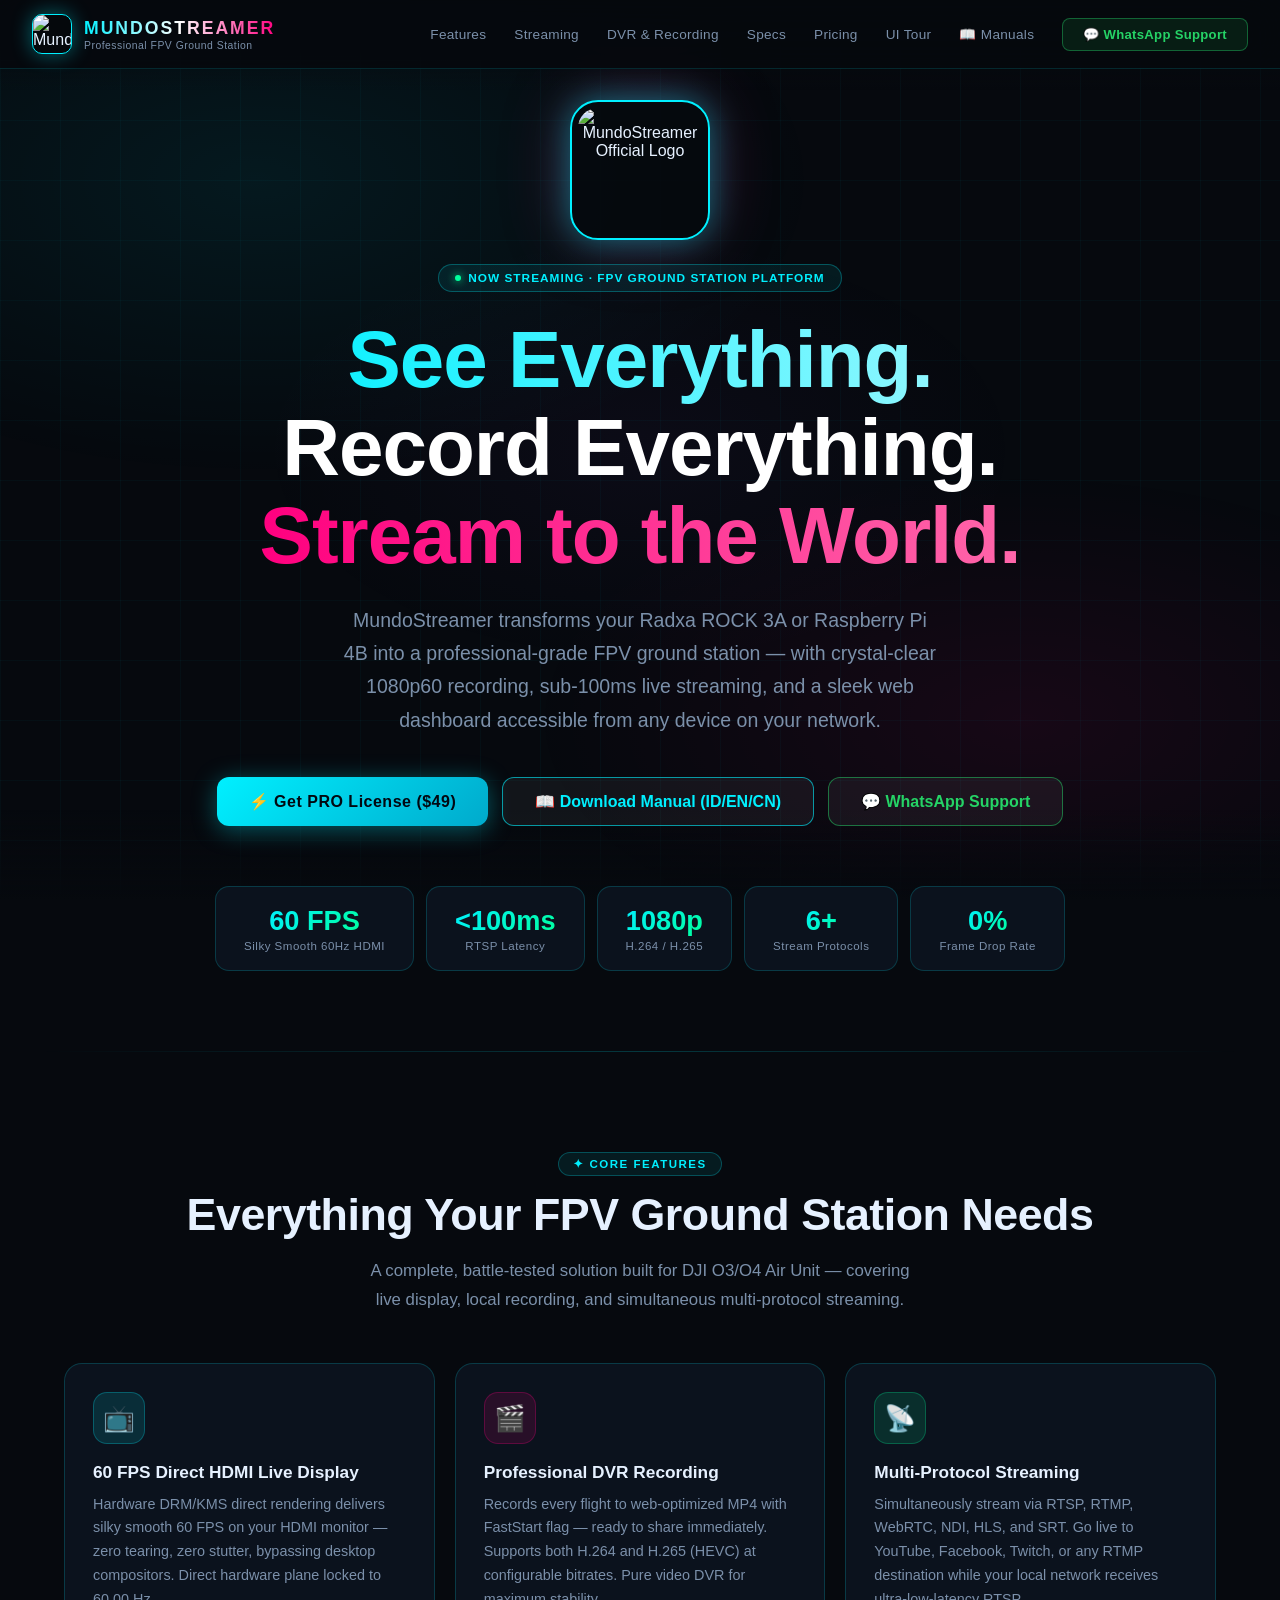
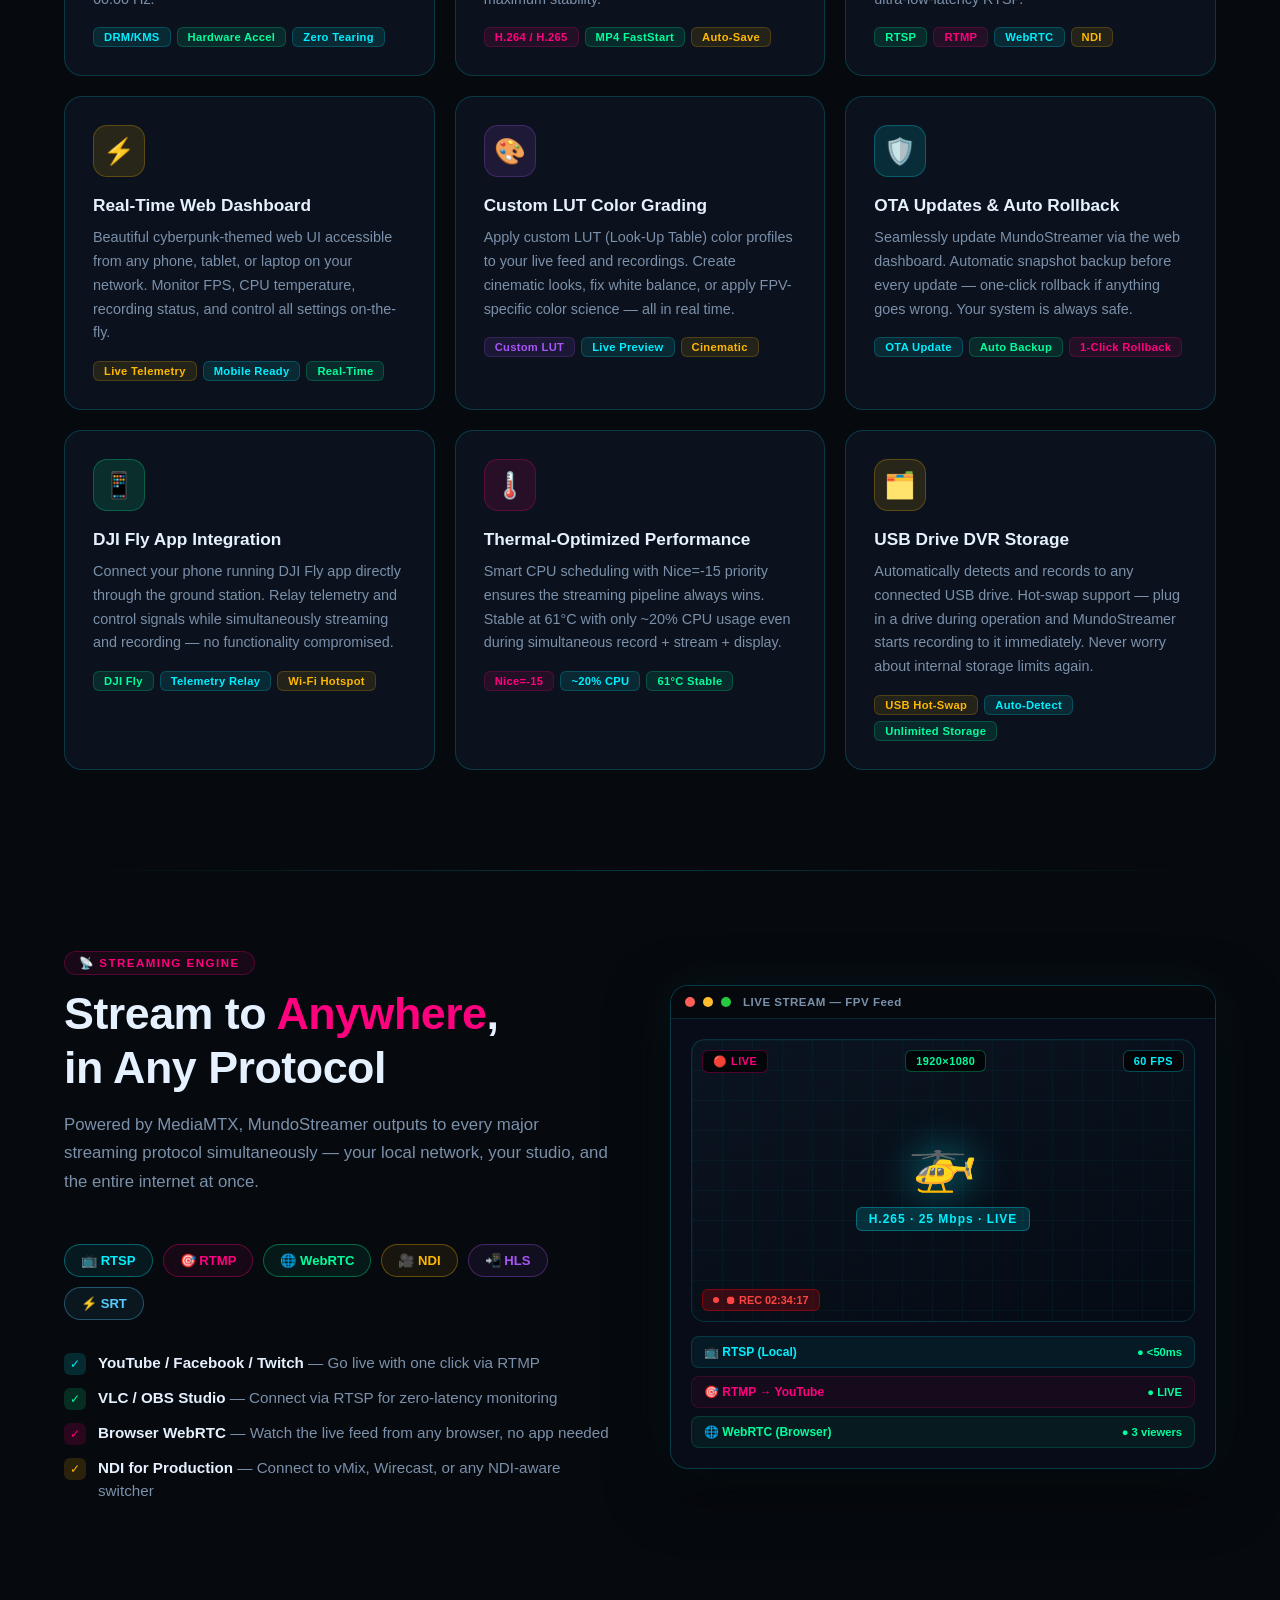
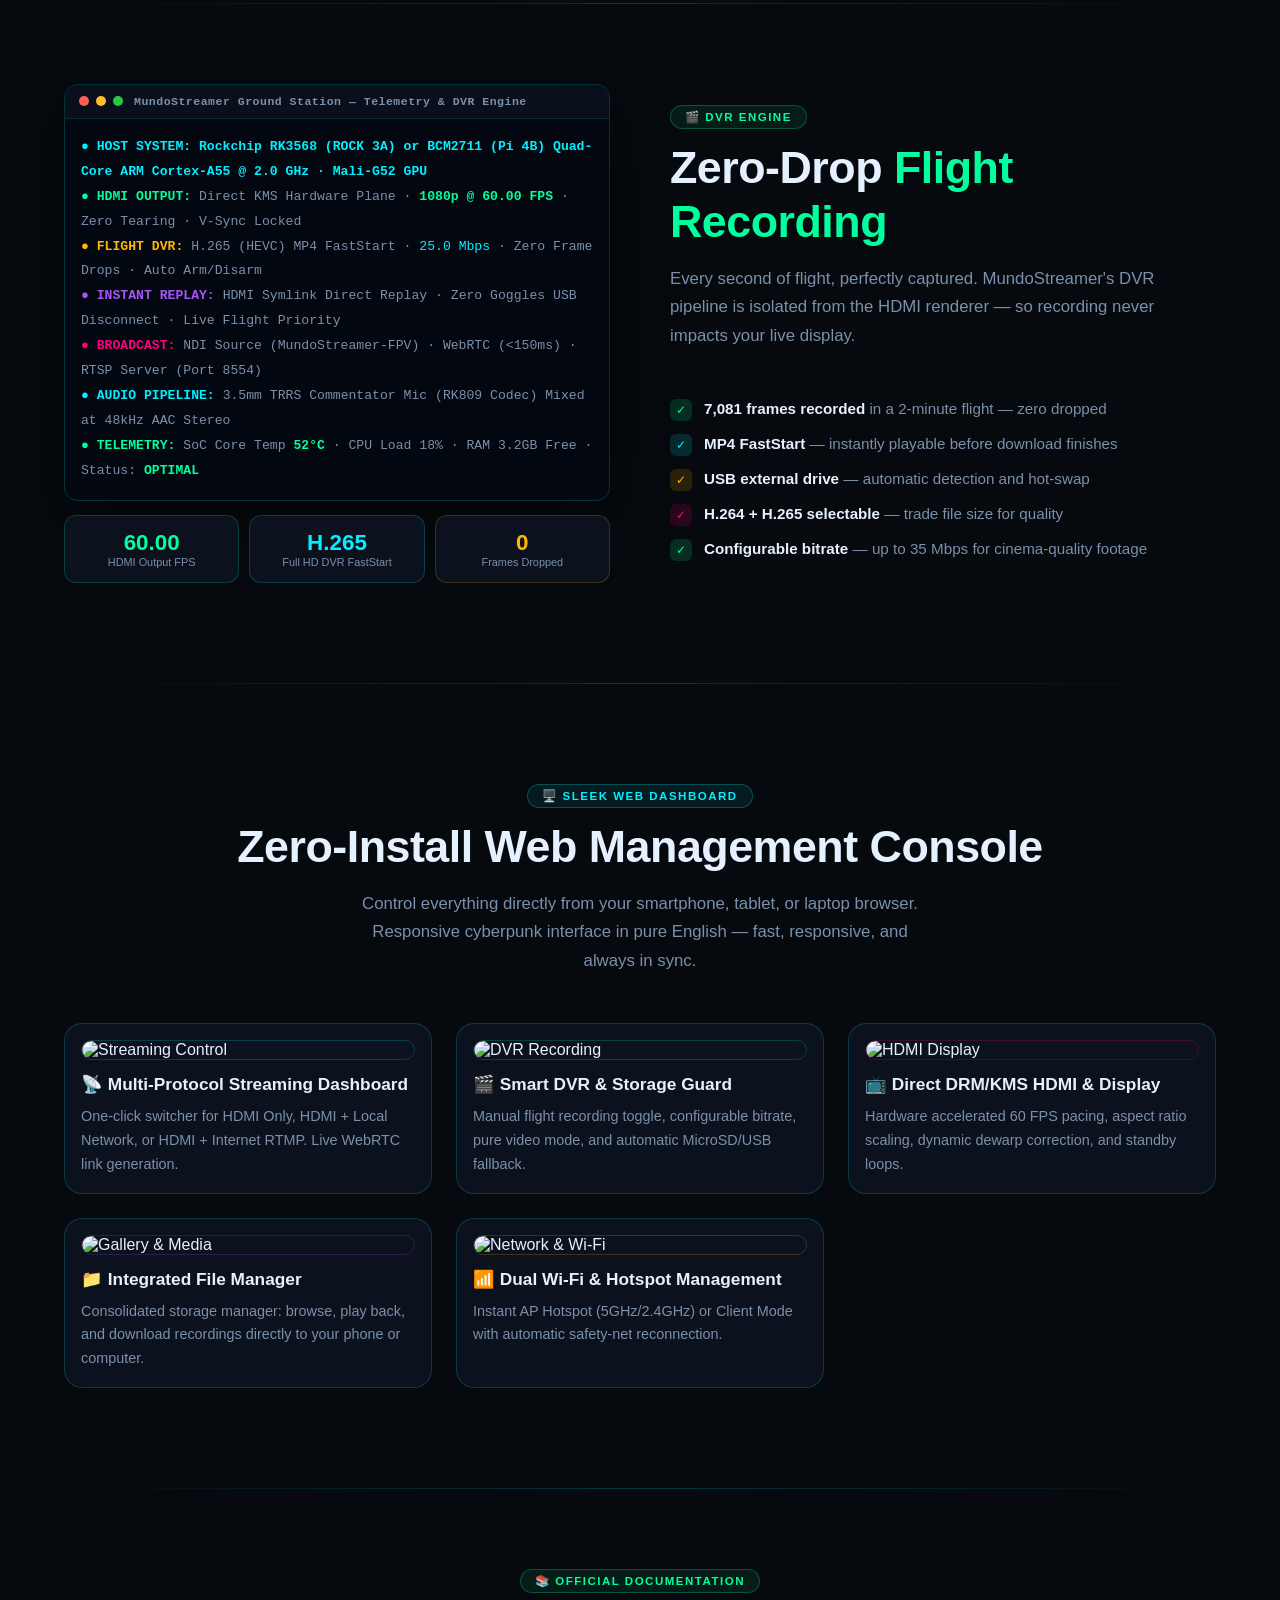
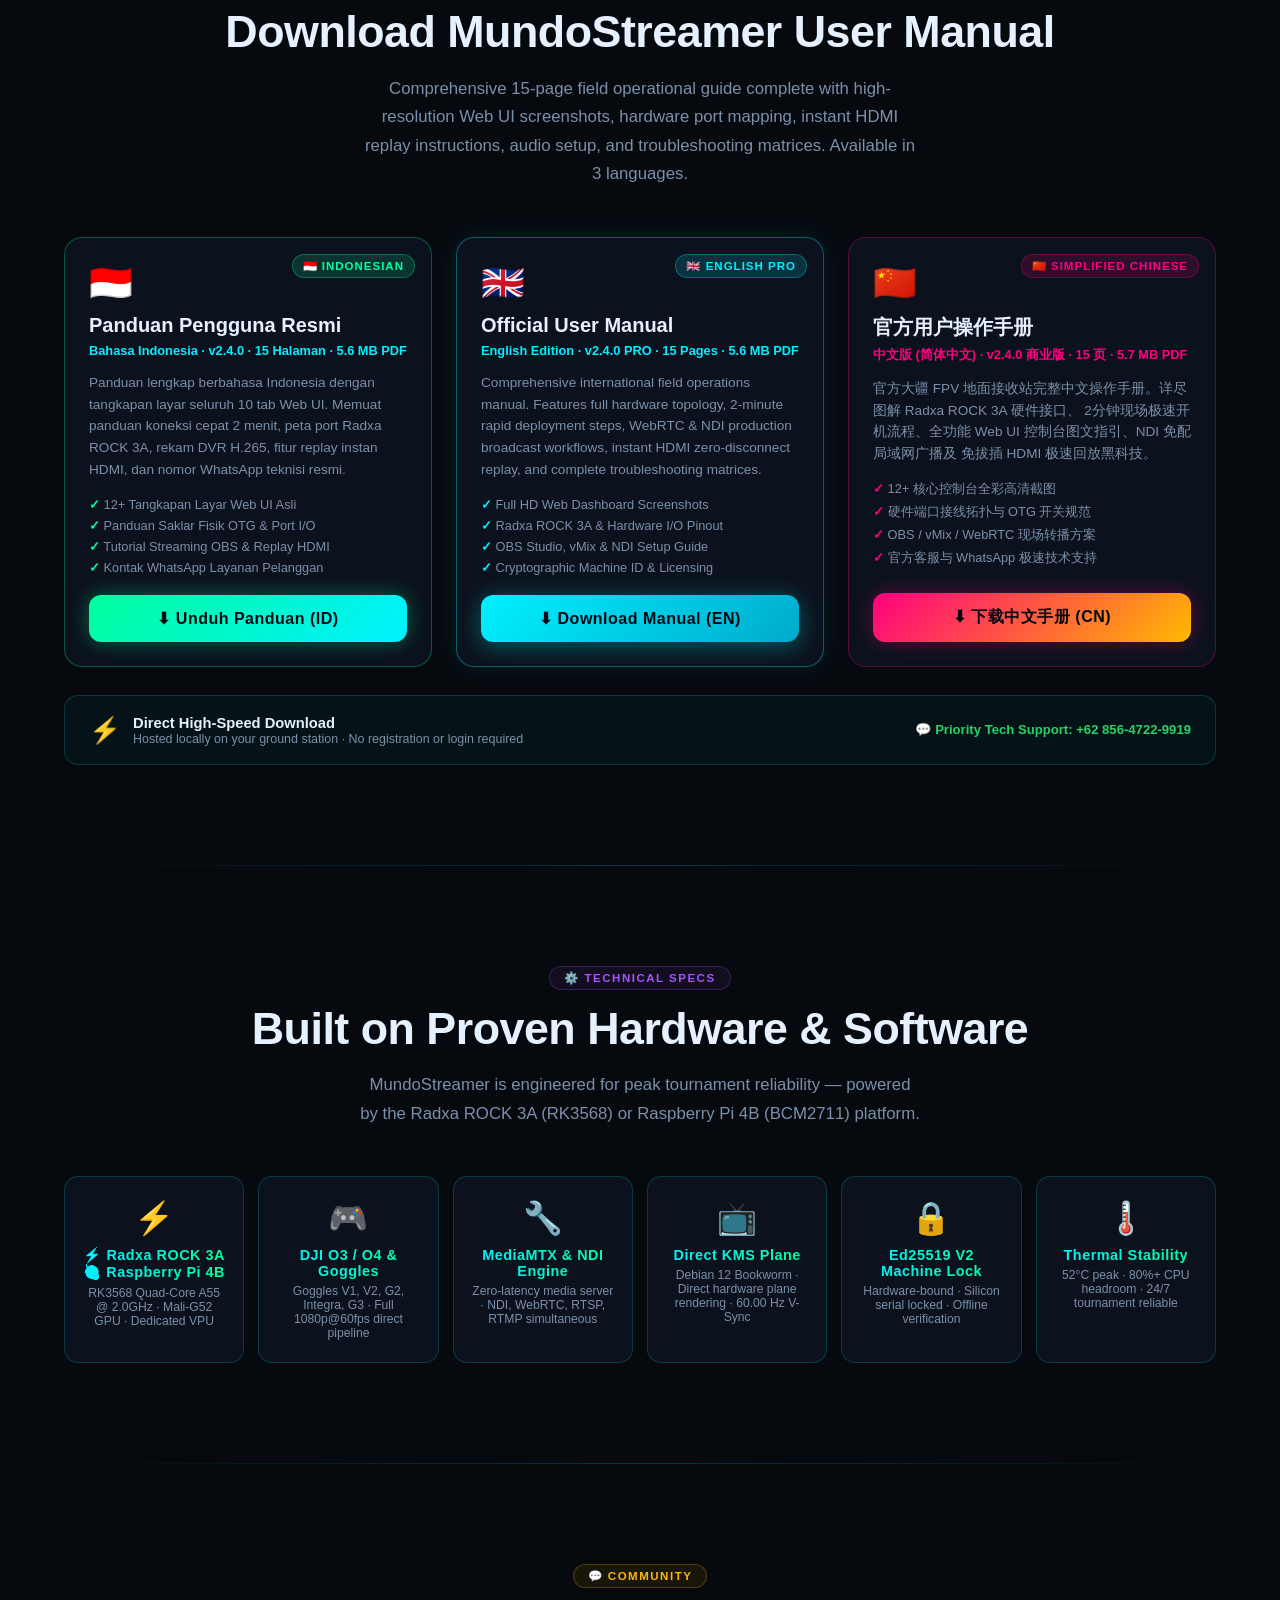
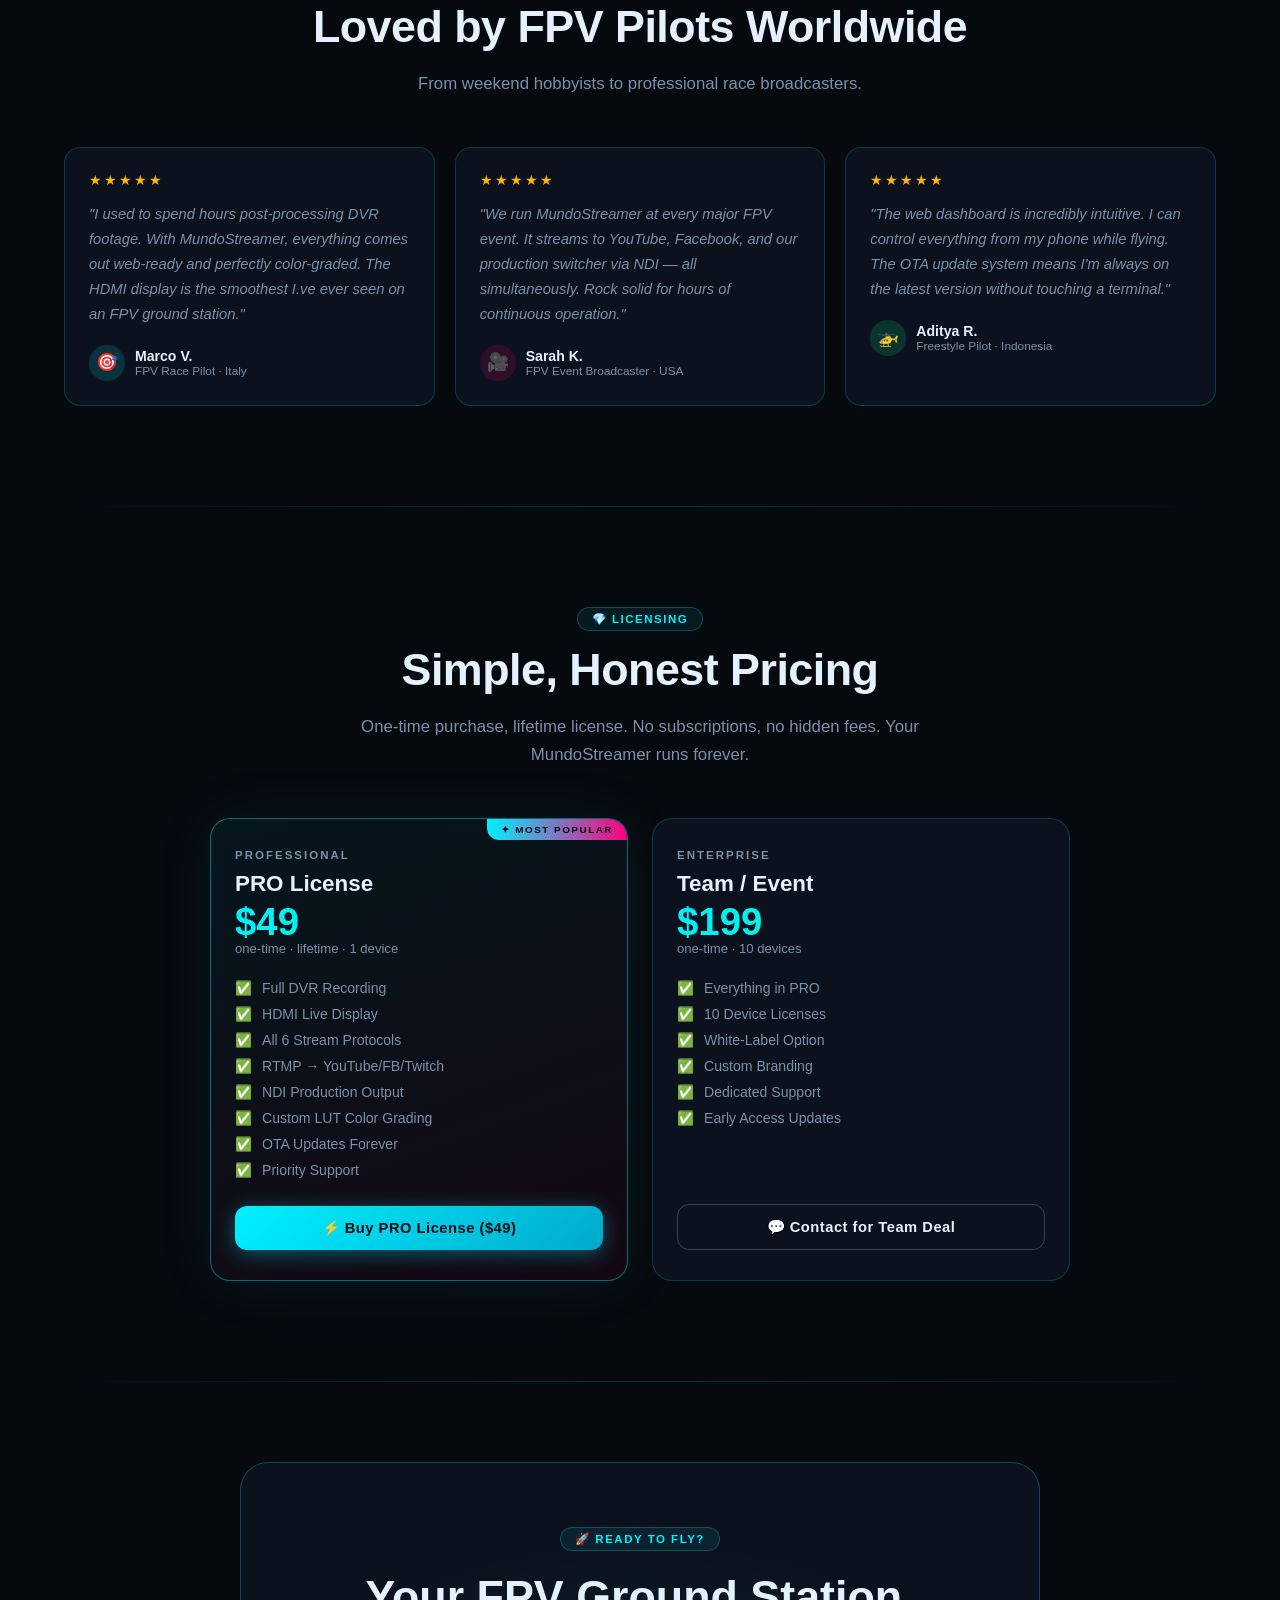
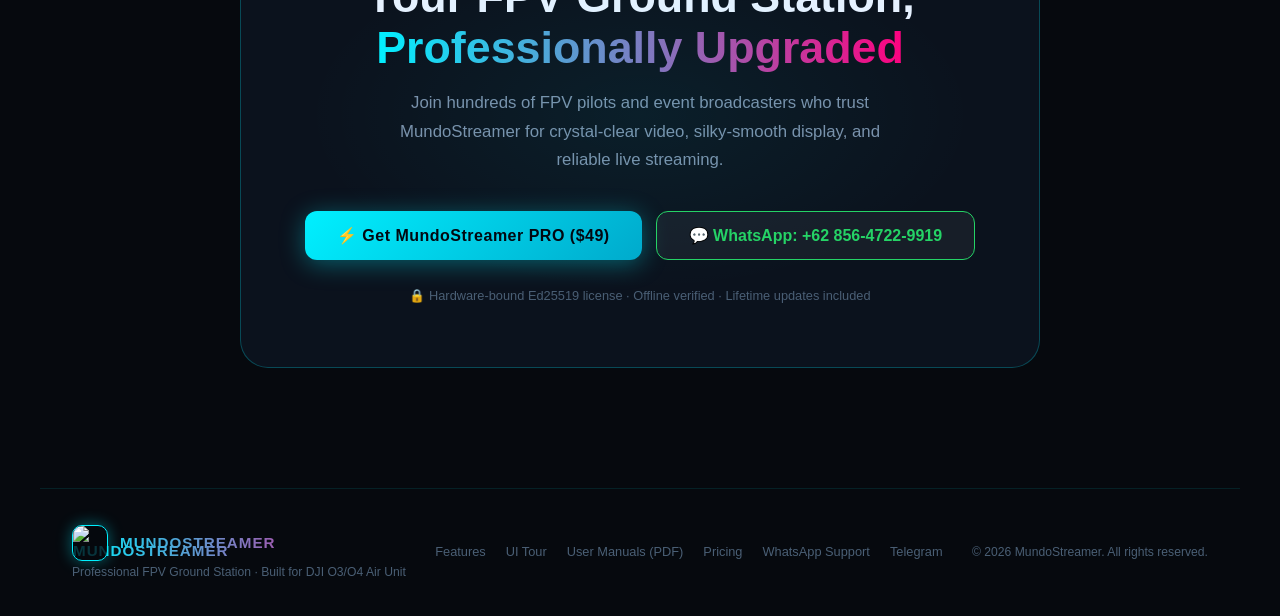
==== mundostreamer-promo.html @ 1229c03f "Add mundostreamer-promo.html" ====
<!DOCTYPE html>
<html lang="en">
<head>
  <meta charset="UTF-8">
  <meta name="viewport" content="width=device-width, initial-scale=1.0">
  <title>MundoStreamer — Professional FPV Ground Station</title>
  <meta name="description" content="The ultimate FPV ground station solution. Crystal-clear 1080p@60fps recording, ultra-low latency streaming, direct HDMI 60Hz display, and professional DVR — powered by Radxa ROCK 3A or Raspberry Pi 4B (Rockchip RK3568 & BCM2711).">
  <style>
    :root {
      --bg-base: #06090e;
      --bg-card: rgba(13, 20, 32, 0.88);
      --bg-card2: rgba(8, 14, 26, 0.92);
      --border-card: rgba(0, 240, 255, 0.18);
      --cyan: #00f0ff;
      --magenta: #ff007f;
      --green: #00ff9d;
      --amber: #ffb800;
      --purple: #a855f7;
      --text-main: #e6f1ff;
      --text-muted: #7b90aa;
      --text-dim: #4a5f75;
      --transition: all 0.28s cubic-bezier(0.16, 1, 0.3, 1);
      --glow-cyan: 0 0 20px rgba(0, 240, 255, 0.4);
      --glow-magenta: 0 0 20px rgba(255, 0, 127, 0.4);
      --glow-green: 0 0 20px rgba(0, 255, 157, 0.4);
    }
    *, *::before, *::after {
      box-sizing: border-box; margin: 0; padding: 0;
    }
    html { scroll-behavior: smooth; }
    body {
      background-color: var(--bg-base);
      color: var(--text-main);
      font-family: -apple-system, BlinkMacSystemFont, "Segoe UI", Roboto, "Helvetica Neue", Arial, sans-serif;
      -webkit-font-smoothing: antialiased;
      overflow-x: hidden;
    }

    /* ──────────── ANIMATED BACKGROUND ──────────── */
    .bg-canvas {
      position: fixed; inset: 0; z-index: -3; pointer-events: none;
      background: radial-gradient(ellipse 80% 60% at 20% 20%, rgba(0,240,255,0.07) 0%, transparent 55%),
                  radial-gradient(ellipse 70% 50% at 80% 80%, rgba(255,0,127,0.07) 0%, transparent 55%),
                  radial-gradient(ellipse 50% 40% at 50% 50%, rgba(168,85,247,0.04) 0%, transparent 60%);
    }
    .bg-grid {
      position: fixed; inset: 0; z-index: -2; pointer-events: none;
      background-image:
        linear-gradient(rgba(0,240,255,0.03) 1px, transparent 1px),
        linear-gradient(90deg, rgba(0,240,255,0.03) 1px, transparent 1px);
      background-size: 60px 60px;
    }
    .bg-grid::after {
      content: '';
      position: absolute; inset: 0;
      background: linear-gradient(to bottom, var(--bg-base) 0%, transparent 10%, transparent 90%, var(--bg-base) 100%);
    }

    /* ──────────── NAV ──────────── */
    nav {
      position: fixed; top: 0; left: 0; right: 0; z-index: 200;
      background: rgba(6, 9, 14, 0.85);
      backdrop-filter: blur(20px);
      -webkit-backdrop-filter: blur(20px);
      border-bottom: 1px solid rgba(0, 240, 255, 0.14);
      padding: 14px 32px;
      display: flex; align-items: center; justify-content: space-between;
      gap: 16px;
    }
    .nav-brand {
      display: flex; align-items: center; gap: 12px;
      text-decoration: none; color: inherit;
    }
    .nav-logo {
      width: 40px; height: 40px;
      border-radius: 10px;
      border: 1.5px solid var(--cyan);
      box-shadow: var(--glow-cyan);
      object-fit: contain;
      background: rgba(6,9,14,0.7);
    }
    .nav-logo-fallback {
      width: 38px; height: 38px;
      border-radius: 10px;
      border: 1.5px solid var(--cyan);
      box-shadow: var(--glow-cyan);
      background: linear-gradient(135deg, #00f0ff22, #ff007f22);
      display: flex; align-items: center; justify-content: center;
      font-size: 1.3rem;
    }
    .nav-wordmark {
      font-size: 1.1rem; font-weight: 900;
      letter-spacing: 2px; text-transform: uppercase;
      background: linear-gradient(90deg, #00f0ff, #fff 50%, #ff007f);
      -webkit-background-clip: text;
      -webkit-text-fill-color: transparent;
    }
    .nav-tagline {
      font-size: 0.65rem; color: var(--text-muted);
      letter-spacing: 0.5px; margin-top: 1px;
    }
    .nav-links {
      display: flex; align-items: center; gap: 28px;
      list-style: none;
    }
    .nav-links a {
      color: var(--text-muted); text-decoration: none;
      font-size: 0.85rem; font-weight: 500;
      letter-spacing: 0.3px;
      transition: var(--transition);
    }
    .nav-links a:hover { color: var(--cyan); }
    .nav-cta {
      display: inline-flex; align-items: center; gap: 8px;
      padding: 8px 20px; border-radius: 8px;
      background: linear-gradient(135deg, rgba(0,240,255,0.15), rgba(255,0,127,0.10));
      border: 1px solid rgba(0,240,255,0.35);
      color: var(--cyan) !important;
      font-weight: 700 !important;
      font-size: 0.82rem !important;
      letter-spacing: 0.5px;
      transition: var(--transition);
    }
    .nav-cta:hover {
      background: linear-gradient(135deg, rgba(0,240,255,0.25), rgba(255,0,127,0.18)) !important;
      box-shadow: var(--glow-cyan);
      transform: translateY(-1px);
    }
    @media (max-width: 680px) {
      .nav-links { display: none; }
      nav { padding: 12px 18px; }
    }

    /* ──────────── HERO ──────────── */
    .hero {
      min-height: 100vh;
      display: flex; flex-direction: column;
      align-items: center; justify-content: center;
      text-align: center;
      padding: 120px 24px 80px;
    }
    .hero-logo-box {
      display: inline-flex;
      align-items: center;
      justify-content: center;
      margin-bottom: 24px;
      animation: fadeUp 0.6s ease both;
    }
    .hero-logo-img {
      width: 140px;
      height: 140px;
      border-radius: 28px;
      border: 2px solid var(--cyan);
      box-shadow: 0 0 35px rgba(0,240,255,0.45), 0 0 70px rgba(255,0,127,0.25);
      background: rgba(6, 9, 14, 0.9);
      object-fit: contain;
      padding: 6px;
      transition: transform 0.4s ease, box-shadow 0.4s ease;
    }
    .hero-logo-img:hover {
      transform: scale(1.06) rotate(-1deg);
      box-shadow: 0 0 50px rgba(0,240,255,0.7), 0 0 90px rgba(255,0,127,0.4);
    }
    .hero-badge {
      display: inline-flex; align-items: center; gap: 7px;
      padding: 6px 16px; border-radius: 30px;
      font-size: 0.74rem; font-weight: 700; letter-spacing: 1px;
      text-transform: uppercase;
      color: var(--cyan);
      background: rgba(0, 240, 255, 0.08);
      border: 1px solid rgba(0, 240, 255, 0.28);
      margin-bottom: 24px;
      animation: fadeUp 0.6s ease both;
    }
    .hero-badge-dot {
      width: 6px; height: 6px; border-radius: 50%;
      background: var(--green);
      box-shadow: 0 0 8px var(--green);
      animation: pulse 1.5s infinite;
    }
    .hero h1 {
      font-size: clamp(2.6rem, 7vw, 5rem);
      font-weight: 900; line-height: 1.1;
      letter-spacing: -1px;
      animation: fadeUp 0.7s 0.1s ease both;
    }
    .hero h1 .line-cyan {
      background: linear-gradient(90deg, #00f0ff, #a0f8ff);
      -webkit-background-clip: text;
      -webkit-text-fill-color: transparent;
    }
    .hero h1 .line-white { color: #fff; }
    .hero h1 .line-magenta {
      background: linear-gradient(90deg, #ff007f, #ff66aa);
      -webkit-background-clip: text;
      -webkit-text-fill-color: transparent;
    }
    .hero-sub {
      max-width: 600px;
      font-size: clamp(1rem, 2.5vw, 1.22rem);
      color: var(--text-muted); line-height: 1.7;
      margin: 24px auto 40px;
      animation: fadeUp 0.7s 0.2s ease both;
    }
    .hero-actions {
      display: flex; flex-wrap: wrap; gap: 14px;
      justify-content: center;
      animation: fadeUp 0.7s 0.3s ease both;
    }
    .btn-primary {
      display: inline-flex; align-items: center; gap: 10px;
      padding: 14px 32px; border-radius: 12px;
      font-size: 1rem; font-weight: 800; letter-spacing: 0.5px;
      text-decoration: none;
      background: linear-gradient(135deg, #00f0ff, #00aacc);
      color: #020811;
      border: none; cursor: pointer;
      transition: var(--transition);
      box-shadow: 0 4px 24px rgba(0,240,255,0.35);
    }
    .btn-primary:hover {
      transform: translateY(-3px);
      box-shadow: 0 8px 40px rgba(0,240,255,0.55);
    }
    .btn-secondary {
      display: inline-flex; align-items: center; gap: 10px;
      padding: 14px 32px; border-radius: 12px;
      font-size: 1rem; font-weight: 700;
      text-decoration: none; color: var(--text-main);
      background: rgba(255,255,255,0.05);
      border: 1px solid rgba(255,255,255,0.15);
      transition: var(--transition);
    }
    .btn-secondary:hover {
      background: rgba(255,255,255,0.10);
      border-color: rgba(0,240,255,0.35);
      transform: translateY(-3px);
    }

    /* ──────────── STAT STRIP ──────────── */
    .stats-strip {
      display: flex; flex-wrap: wrap; justify-content: center; gap: 12px;
      margin-top: 60px;
      animation: fadeUp 0.7s 0.4s ease both;
    }
    .stat-chip {
      display: flex; flex-direction: column; align-items: center;
      padding: 18px 28px; border-radius: 14px;
      background: var(--bg-card);
      border: 1px solid var(--border-card);
      min-width: 120px;
      transition: var(--transition);
    }
    .stat-chip:hover {
      border-color: rgba(0,240,255,0.4);
      transform: translateY(-3px);
      box-shadow: var(--glow-cyan);
    }
    .stat-num {
      font-size: 1.7rem; font-weight: 900;
      background: linear-gradient(135deg, var(--cyan), var(--green));
      -webkit-background-clip: text; -webkit-text-fill-color: transparent;
    }
    .stat-label { font-size: 0.72rem; color: var(--text-muted); margin-top: 3px; letter-spacing: 0.5px; }

    /* ──────────── SECTION COMMON ──────────── */
    section {
      padding: 100px 24px;
      max-width: 1200px;
      margin: 0 auto;
    }
    .section-badge {
      display: inline-flex; align-items: center; gap: 7px;
      padding: 4px 14px; border-radius: 20px;
      font-size: 0.72rem; font-weight: 700; letter-spacing: 1.5px; text-transform: uppercase;
      margin-bottom: 12px;
    }
    .badge-cyan { color: var(--cyan); background: rgba(0,240,255,0.08); border: 1px solid rgba(0,240,255,0.25); }
    .badge-magenta { color: var(--magenta); background: rgba(255,0,127,0.08); border: 1px solid rgba(255,0,127,0.25); }
    .badge-green { color: var(--green); background: rgba(0,255,157,0.08); border: 1px solid rgba(0,255,157,0.25); }
    .badge-purple { color: var(--purple); background: rgba(168,85,247,0.08); border: 1px solid rgba(168,85,247,0.25); }
    .badge-amber { color: var(--amber); background: rgba(255,184,0,0.08); border: 1px solid rgba(255,184,0,0.25); }

    .section-title {
      font-size: clamp(1.8rem, 4vw, 2.8rem);
      font-weight: 900; line-height: 1.2; letter-spacing: -0.5px;
      margin-bottom: 16px;
    }
    .section-title em { font-style: normal; }
    .section-desc {
      font-size: 1.05rem; color: var(--text-muted); line-height: 1.7;
      max-width: 560px; margin-bottom: 48px;
    }

    /* ──────────── FEATURES GRID ──────────── */
    .features-grid {
      display: grid;
      grid-template-columns: repeat(auto-fit, minmax(300px, 1fr));
      gap: 20px;
    }
    .feat-card {
      position: relative; overflow: hidden;
      padding: 28px; border-radius: 18px;
      background: var(--bg-card);
      border: 1px solid var(--border-card);
      transition: var(--transition);
    }
    .feat-card::before {
      content: '';
      position: absolute; top: 0; left: 0; right: 0; height: 2px;
      opacity: 0; transition: var(--transition);
    }
    .feat-card:hover { transform: translateY(-5px); }
    .feat-card.cyan:hover { border-color: rgba(0,240,255,0.45); box-shadow: 0 8px 40px rgba(0,240,255,0.12); }
    .feat-card.cyan::before { background: linear-gradient(90deg, var(--cyan), transparent); }
    .feat-card.cyan:hover::before { opacity: 1; }
    .feat-card.magenta:hover { border-color: rgba(255,0,127,0.45); box-shadow: 0 8px 40px rgba(255,0,127,0.12); }
    .feat-card.magenta::before { background: linear-gradient(90deg, var(--magenta), transparent); }
    .feat-card.magenta:hover::before { opacity: 1; }
    .feat-card.green:hover { border-color: rgba(0,255,157,0.45); box-shadow: 0 8px 40px rgba(0,255,157,0.12); }
    .feat-card.green::before { background: linear-gradient(90deg, var(--green), transparent); }
    .feat-card.green:hover::before { opacity: 1; }
    .feat-card.amber:hover { border-color: rgba(255,184,0,0.45); box-shadow: 0 8px 40px rgba(255,184,0,0.12); }
    .feat-card.amber::before { background: linear-gradient(90deg, var(--amber), transparent); }
    .feat-card.amber:hover::before { opacity: 1; }
    .feat-card.purple:hover { border-color: rgba(168,85,247,0.45); box-shadow: 0 8px 40px rgba(168,85,247,0.12); }
    .feat-card.purple::before { background: linear-gradient(90deg, var(--purple), transparent); }
    .feat-card.purple:hover::before { opacity: 1; }

    .feat-icon {
      width: 52px; height: 52px; border-radius: 14px;
      display: flex; align-items: center; justify-content: center;
      font-size: 1.6rem; margin-bottom: 18px;
    }
    .icon-cyan { background: rgba(0,240,255,0.12); border: 1px solid rgba(0,240,255,0.25); }
    .icon-magenta { background: rgba(255,0,127,0.12); border: 1px solid rgba(255,0,127,0.25); }
    .icon-green { background: rgba(0,255,157,0.12); border: 1px solid rgba(0,255,157,0.25); }
    .icon-amber { background: rgba(255,184,0,0.12); border: 1px solid rgba(255,184,0,0.25); }
    .icon-purple { background: rgba(168,85,247,0.12); border: 1px solid rgba(168,85,247,0.25); }

    .feat-title {
      font-size: 1.08rem; font-weight: 800; margin-bottom: 10px;
    }
    .feat-desc { font-size: 0.9rem; color: var(--text-muted); line-height: 1.65; }
    .feat-tags { display: flex; flex-wrap: wrap; gap: 6px; margin-top: 16px; }
    .feat-tag {
      padding: 3px 10px; border-radius: 6px;
      font-size: 0.7rem; font-weight: 600; letter-spacing: 0.3px;
    }
    .tag-cyan { background: rgba(0,240,255,0.1); color: var(--cyan); border: 1px solid rgba(0,240,255,0.2); }
    .tag-green { background: rgba(0,255,157,0.1); color: var(--green); border: 1px solid rgba(0,255,157,0.2); }
    .tag-magenta { background: rgba(255,0,127,0.1); color: var(--magenta); border: 1px solid rgba(255,0,127,0.2); }
    .tag-amber { background: rgba(255,184,0,0.1); color: var(--amber); border: 1px solid rgba(255,184,0,0.2); }
    .tag-purple { background: rgba(168,85,247,0.1); color: var(--purple); border: 1px solid rgba(168,85,247,0.2); }

    /* ──────────── PROTOCOL SHOWCASE ──────────── */
    .protocol-row {
      display: grid;
      grid-template-columns: repeat(auto-fit, minmax(180px, 1fr));
      gap: 14px;
    }
    .proto-card {
      padding: 22px 18px; border-radius: 14px;
      background: var(--bg-card);
      border: 1px solid var(--border-card);
      text-align: center;
      transition: var(--transition);
    }
    .proto-card:hover {
      border-color: rgba(0,240,255,0.4);
      transform: translateY(-4px);
      box-shadow: 0 8px 30px rgba(0,240,255,0.10);
    }
    .proto-icon { font-size: 2rem; margin-bottom: 10px; }
    .proto-name {
      font-size: 0.9rem; font-weight: 800;
      letter-spacing: 0.5px;
      background: linear-gradient(90deg, var(--cyan), var(--green));
      -webkit-background-clip: text; -webkit-text-fill-color: transparent;
    }
    .proto-desc { font-size: 0.76rem; color: var(--text-muted); margin-top: 5px; }

    /* ──────────── DUAL-COL LAYOUT ──────────── */
    .dual-col {
      display: grid;
      grid-template-columns: 1fr 1fr;
      gap: 60px; align-items: center;
    }
    @media (max-width: 760px) { .dual-col { grid-template-columns: 1fr; gap: 40px; } }
    .dual-col.reverse { direction: rtl; }
    .dual-col.reverse > * { direction: ltr; }

    .demo-screen {
      border-radius: 18px;
      background: var(--bg-card2);
      border: 1px solid rgba(0,240,255,0.2);
      overflow: hidden;
      box-shadow: 0 20px 60px rgba(0,0,0,0.5), 0 0 60px rgba(0,240,255,0.07);
    }
    .demo-bar {
      background: rgba(6,9,14,0.95);
      border-bottom: 1px solid rgba(0,240,255,0.14);
      padding: 10px 14px;
      display: flex; align-items: center; gap: 8px;
    }
    .demo-dot { width: 10px; height: 10px; border-radius: 50%; }
    .demo-title {
      font-size: 0.72rem; color: var(--text-muted);
      letter-spacing: 0.5px; margin-left: 4px;
      font-weight: 600;
    }
    .demo-body { padding: 20px; }

    /* ──────────── LIVE VIDEO MOCKUP ──────────── */
    .video-mock {
      aspect-ratio: 16/9;
      background: linear-gradient(160deg, #0a1420 0%, #050b14 100%);
      border-radius: 14px; overflow: hidden;
      position: relative;
      display: flex; align-items: center; justify-content: center;
      border: 1px solid rgba(0,240,255,0.15);
    }
    .video-mock-grid {
      position: absolute; inset: 0;
      background-image:
        linear-gradient(rgba(0,240,255,0.04) 1px, transparent 1px),
        linear-gradient(90deg, rgba(0,240,255,0.04) 1px, transparent 1px);
      background-size: 30px 30px;
    }
    .video-mock-content {
      position: relative; z-index: 1;
      text-align: center;
    }
    .video-drone { font-size: 3.5rem; filter: drop-shadow(0 0 20px rgba(0,240,255,0.6)); animation: float 3s ease-in-out infinite; }
    .video-fps-badge {
      display: inline-block; margin-top: 12px;
      padding: 4px 12px; border-radius: 6px;
      font-size: 0.75rem; font-weight: 700; letter-spacing: 1px;
      background: rgba(0,240,255,0.15); color: var(--cyan);
      border: 1px solid rgba(0,240,255,0.3);
    }
    .video-overlay-hud {
      position: absolute; top: 10px; left: 10px; right: 10px;
      display: flex; justify-content: space-between; align-items: flex-start;
    }
    .hud-item {
      padding: 4px 10px; border-radius: 6px;
      font-size: 0.68rem; font-weight: 700; letter-spacing: 0.5px;
      background: rgba(0,0,0,0.7); backdrop-filter: blur(6px);
    }
    .hud-live { color: var(--magenta); border: 1px solid rgba(255,0,127,0.3); }
    .hud-res { color: var(--green); border: 1px solid rgba(0,255,157,0.3); }
    .hud-fps { color: var(--cyan); border: 1px solid rgba(0,240,255,0.3); }
    .hud-rec {
      position: absolute; bottom: 10px; left: 10px;
      display: flex; align-items: center; gap: 6px;
      padding: 4px 10px; border-radius: 6px;
      font-size: 0.68rem; font-weight: 700;
      background: rgba(255,0,0,0.2); color: #ff4444;
      border: 1px solid rgba(255,0,0,0.35);
    }
    .hud-rec-dot { width: 6px; height: 6px; border-radius: 50%; background: #ff4444; animation: pulse 1s infinite; }

    /* ──────────── CHECKLIST ──────────── */
    .checklist { list-style: none; display: flex; flex-direction: column; gap: 12px; }
    .checklist li {
      display: flex; align-items: flex-start; gap: 12px;
      font-size: 0.95rem; line-height: 1.5; color: var(--text-muted);
    }
    .check-icon {
      width: 22px; height: 22px; border-radius: 6px; flex-shrink: 0;
      display: flex; align-items: center; justify-content: center;
      font-size: 0.75rem; margin-top: 1px;
    }
    .ci-cyan { background: rgba(0,240,255,0.15); color: var(--cyan); }
    .ci-green { background: rgba(0,255,157,0.15); color: var(--green); }
    .ci-magenta { background: rgba(255,0,127,0.15); color: var(--magenta); }
    .ci-amber { background: rgba(255,184,0,0.15); color: var(--amber); }

    /* ──────────── TERMINAL MOCK ──────────── */
    .terminal {
      border-radius: 14px; overflow: hidden;
      background: rgba(4, 8, 16, 0.95);
      border: 1px solid rgba(0,240,255,0.18);
      font-family: "SF Mono", "Fira Code", "Consolas", monospace;
      box-shadow: 0 20px 60px rgba(0,0,0,0.5);
    }
    .terminal-bar {
      background: rgba(10,16,28,0.95);
      border-bottom: 1px solid rgba(0,240,255,0.12);
      padding: 10px 14px;
      display: flex; align-items: center; gap: 7px;
    }
    .terminal-body { padding: 18px 20px; }
    .t-line { font-size: 0.82rem; line-height: 1.9; }
    .t-prompt { color: var(--green); }
    .t-cmd { color: var(--text-main); }
    .t-out { color: var(--text-muted); }
    .t-val-cyan { color: var(--cyan); }
    .t-val-green { color: var(--green); }
    .t-val-magenta { color: var(--magenta); }
    .t-val-amber { color: var(--amber); }
    .t-cursor {
      display: inline-block; width: 8px; height: 14px;
      background: var(--cyan); vertical-align: middle;
      animation: blink 1.1s step-end infinite;
    }

    /* ──────────── STREAM PROTOCOLS ──────────── */
    .proto-showcase {
      display: flex; flex-wrap: wrap; gap: 10px;
    }
    .proto-pill {
      display: inline-flex; align-items: center; gap: 8px;
      padding: 8px 16px; border-radius: 30px;
      font-size: 0.82rem; font-weight: 700;
      border: 1px solid;
      transition: var(--transition);
    }
    .proto-pill:hover { transform: translateY(-2px); }
    .pp-rtsp { color: var(--cyan); border-color: rgba(0,240,255,0.35); background: rgba(0,240,255,0.07); }
    .pp-rtmp { color: var(--magenta); border-color: rgba(255,0,127,0.35); background: rgba(255,0,127,0.07); }
    .pp-webrtc { color: var(--green); border-color: rgba(0,255,157,0.35); background: rgba(0,255,157,0.07); }
    .pp-ndi { color: var(--amber); border-color: rgba(255,184,0,0.35); background: rgba(255,184,0,0.07); }
    .pp-hls { color: var(--purple); border-color: rgba(168,85,247,0.35); background: rgba(168,85,247,0.07); }
    .pp-srt { color: #5cf; border-color: rgba(85,204,255,0.35); background: rgba(85,204,255,0.07); }

    /* ──────────── PRICING TIERS ──────────── */
    .pricing-grid {
      display: grid;
      grid-template-columns: repeat(auto-fit, minmax(300px, 1fr));
      max-width: 860px;
      margin: 0 auto;
      gap: 24px;
      align-items: stretch;
    }
    .price-card {
      padding: 30px 24px; border-radius: 20px;
      background: var(--bg-card);
      border: 1px solid var(--border-card);
      position: relative; overflow: hidden;
      transition: var(--transition);
      display: flex;
      flex-direction: column;
    }
    .price-card:hover { transform: translateY(-5px); }
    .price-card.featured {
      background: linear-gradient(160deg, rgba(0,240,255,0.06), rgba(255,0,127,0.06));
      border-color: rgba(0,240,255,0.4);
      box-shadow: 0 0 60px rgba(0,240,255,0.08);
    }
    .price-card.featured::before {
      content: '✦ MOST POPULAR';
      position: absolute; top: 0; right: 0;
      background: linear-gradient(90deg, var(--cyan), var(--magenta));
      color: #020811;
      font-size: 0.62rem; font-weight: 900; letter-spacing: 1.5px;
      padding: 5px 14px; border-radius: 0 18px 0 12px;
    }
    .price-tier { font-size: 0.72rem; font-weight: 700; letter-spacing: 2px; text-transform: uppercase; color: var(--text-muted); margin-bottom: 10px; }
    .price-name { font-size: 1.4rem; font-weight: 900; margin-bottom: 6px; }
    .price-amount {
      font-size: 2.4rem; font-weight: 900; line-height: 1;
      background: linear-gradient(135deg, var(--cyan), var(--green));
      -webkit-background-clip: text; -webkit-text-fill-color: transparent;
    }
    .price-per { font-size: 0.82rem; color: var(--text-muted); margin-bottom: 24px; }
    .price-features { list-style: none; display: flex; flex-direction: column; gap: 10px; margin-bottom: 28px; flex-grow: 1; }
    .price-features li {
      display: flex; align-items: center; gap: 10px;
      font-size: 0.88rem; color: var(--text-muted);
    }
    .pf-icon { font-size: 0.85rem; }
    .price-btn {
      display: block; text-align: center;
      padding: 13px; border-radius: 12px;
      font-size: 0.92rem; font-weight: 800; letter-spacing: 0.5px;
      text-decoration: none; transition: var(--transition);
      cursor: pointer; border: none;
    }
    .price-btn-outline {
      background: transparent;
      border: 1.5px solid rgba(255,255,255,0.2);
      color: var(--text-main);
    }
    .price-btn-outline:hover { border-color: rgba(0,240,255,0.4); color: var(--cyan); }
    .price-btn-gradient {
      background: linear-gradient(135deg, #00f0ff, #00aacc);
      color: #020811;
      box-shadow: 0 4px 20px rgba(0,240,255,0.35);
    }
    .price-btn-gradient:hover { box-shadow: 0 8px 40px rgba(0,240,255,0.55); transform: translateY(-2px); }

    /* ──────────── TESTIMONIALS ──────────── */
    .testi-grid {
      display: grid;
      grid-template-columns: repeat(auto-fit, minmax(300px, 1fr));
      gap: 20px;
    }
    .testi-card {
      padding: 24px; border-radius: 16px;
      background: var(--bg-card);
      border: 1px solid var(--border-card);
      transition: var(--transition);
    }
    .testi-card:hover { border-color: rgba(0,240,255,0.3); transform: translateY(-3px); }
    .testi-stars { font-size: 0.9rem; color: var(--amber); margin-bottom: 14px; letter-spacing: 2px; }
    .testi-text { font-size: 0.92rem; color: var(--text-muted); line-height: 1.7; font-style: italic; margin-bottom: 18px; }
    .testi-author { display: flex; align-items: center; gap: 10px; }
    .testi-avatar {
      width: 36px; height: 36px; border-radius: 50%;
      display: flex; align-items: center; justify-content: center;
      font-size: 1.1rem;
    }
    .testi-name { font-size: 0.88rem; font-weight: 700; }
    .testi-role { font-size: 0.74rem; color: var(--text-muted); }

    /* ──────────── CTA SECTION ──────────── */
    .cta-section {
      text-align: center;
      padding: 80px 24px 120px;
    }
    .cta-glow-box {
      position: relative;
      max-width: 800px; margin: 0 auto;
      padding: 64px 40px;
      border-radius: 28px;
      background: var(--bg-card);
      border: 1px solid rgba(0,240,255,0.25);
      overflow: hidden;
    }
    .cta-glow-box::before {
      content: '';
      position: absolute; inset: 0;
      background: radial-gradient(ellipse 60% 50% at 50% 50%, rgba(0,240,255,0.06), transparent 70%);
      pointer-events: none;
    }
    .cta-glow-box h2 {
      font-size: clamp(1.8rem, 4vw, 2.8rem);
      font-weight: 900; margin-bottom: 16px;
    }
    .cta-glow-box p {
      font-size: 1.05rem; color: var(--text-muted); line-height: 1.7;
      max-width: 500px; margin: 0 auto 36px;
    }

    /* ──────────── FOOTER ──────────── */
    footer {
      border-top: 1px solid rgba(0,240,255,0.1);
      padding: 36px 32px;
      display: flex; flex-wrap: wrap;
      justify-content: space-between; align-items: center; gap: 16px;
      max-width: 1200px; margin: 0 auto;
    }
    .footer-brand {
      font-size: 0.95rem; font-weight: 800; letter-spacing: 1px;
      text-transform: uppercase;
      background: linear-gradient(90deg, var(--cyan), var(--magenta));
      -webkit-background-clip: text; -webkit-text-fill-color: transparent;
    }
    .footer-text { font-size: 0.76rem; color: var(--text-dim); }
    .footer-links { display: flex; gap: 20px; }
    .footer-links a { color: var(--text-dim); text-decoration: none; font-size: 0.8rem; transition: var(--transition); }
    .footer-links a:hover { color: var(--cyan); }

    /* ──────────── ANIMATIONS ──────────── */
    @keyframes fadeUp {
      from { opacity: 0; transform: translateY(20px); }
      to   { opacity: 1; transform: translateY(0); }
    }
    @keyframes pulse {
      0%,100% { transform: scale(0.9); opacity: 0.7; }
      50%      { transform: scale(1.3); opacity: 1; }
    }
    @keyframes float {
      0%,100% { transform: translateY(0); }
      50%      { transform: translateY(-10px); }
    }
    @keyframes blink {
      0%,100% { opacity: 1; }
      50%      { opacity: 0; }
    }
    @keyframes scanline {
      from { transform: translateY(-100%); }
      to   { transform: translateY(200%); }
    }

    /* scroll reveal utility */
    .reveal {
      opacity: 0; transform: translateY(28px);
      transition: opacity 0.7s ease, transform 0.7s ease;
    }
    .reveal.visible { opacity: 1; transform: translateY(0); }
    .reveal-delay-1 { transition-delay: 0.1s; }
    .reveal-delay-2 { transition-delay: 0.2s; }
    .reveal-delay-3 { transition-delay: 0.3s; }
    .reveal-delay-4 { transition-delay: 0.4s; }

    /* divider */
    .divider {
      height: 1px;
      background: linear-gradient(90deg, transparent, rgba(0,240,255,0.2), transparent);
      margin: 0 auto; max-width: 1200px;
    }

    /* section center */
    .section-center { text-align: center; }
    .section-center .section-desc { margin-left: auto; margin-right: auto; }
  </style>
  <meta http-equiv="Cache-Control" content="no-cache, no-store, must-revalidate">
  <meta http-equiv="Pragma" content="no-cache">
  <meta http-equiv="Expires" content="0">
  <link rel="icon" type="image/png" href="assets/logo.png?v=20260919">
</head>
<body>

<div class="bg-canvas"></div>
<div class="bg-grid"></div>

<!-- ══════════ NAV ══════════ -->
<nav>
  <a class="nav-brand" href="#">
    <img src="assets/logo.png?v=20260919" class="nav-logo" alt="MundoStreamer Logo">
    <div>
      <div class="nav-wordmark">MundoStreamer</div>
      <div class="nav-tagline">Professional FPV Ground Station</div>
    </div>
  </a>
  <ul class="nav-links">
    <li><a href="#features">Features</a></li>
    <li><a href="#streaming">Streaming</a></li>
    <li><a href="#dvr">DVR &amp; Recording</a></li>
    <li><a href="#specs">Specs</a></li>
    <li><a href="#pricing">Pricing</a></li>
    <li><a href="#gallery">UI Tour</a></li>
    <li><a href="#downloads">📖 Manuals</a></li>
    <li><a class="nav-cta" href="https://wa.me/6285647229919?text=Hello%20MundoStreamer%20Team%2C%20I%20am%20interested%20in%20MundoStreamer%20PRO%20License" target="_blank" style="color:#25d366!important;border-color:rgba(37,211,102,0.4);background:rgba(37,211,102,0.1);">💬 WhatsApp Support</a></li>
  </ul>
</nav>

<!-- ══════════ HERO ══════════ -->
<section class="hero" style="max-width:100%;padding-top:100px;">
  <div class="hero-logo-box">
    <img src="assets/logo.png?v=20260919" class="hero-logo-img" alt="MundoStreamer Official Logo">
  </div>
  <div class="hero-badge">
    <span class="hero-badge-dot"></span>
    NOW STREAMING · FPV GROUND STATION PLATFORM
  </div>
  <h1>
    <div class="line-cyan">See Everything.</div>
    <div class="line-white">Record Everything.</div>
    <div class="line-magenta">Stream to the World.</div>
  </h1>
  <p class="hero-sub">
    MundoStreamer transforms your Radxa ROCK 3A or Raspberry Pi 4B into a professional-grade FPV ground station —
    with crystal-clear 1080p60 recording, sub-100ms live streaming, and a sleek web dashboard
    accessible from any device on your network.
  </p>
  <div class="hero-actions">
    <a class="btn-primary" href="#pricing">
      ⚡ Get PRO License ($49)
    </a>
    <a class="btn-secondary" href="#downloads" style="border-color:rgba(0,240,255,0.6);color:var(--cyan);">
      📖 Download Manual (ID/EN/CN)
    </a>
    <a class="btn-secondary" href="https://wa.me/6285647229919?text=Hello%20MundoStreamer%20Support%2C%20I%20have%20an%20inquiry%20about%20MundoStreamer" target="_blank" style="border-color:rgba(37,211,102,0.5);color:#25d366;">
      💬 WhatsApp Support
    </a>
  </div>

  <div class="stats-strip">
    <div class="stat-chip">
      <div class="stat-num">60 FPS</div>
      <div class="stat-label">Silky Smooth 60Hz HDMI</div>
    </div>
    <div class="stat-chip">
      <div class="stat-num">&lt;100ms</div>
      <div class="stat-label">RTSP Latency</div>
    </div>
    <div class="stat-chip">
      <div class="stat-num">1080p</div>
      <div class="stat-label">H.264 / H.265</div>
    </div>
    <div class="stat-chip">
      <div class="stat-num">6+</div>
      <div class="stat-label">Stream Protocols</div>
    </div>
    <div class="stat-chip">
      <div class="stat-num">0%</div>
      <div class="stat-label">Frame Drop Rate</div>
    </div>
  </div>
</section>

<div class="divider"></div>

<!-- ══════════ FEATURES ══════════ -->
<section id="features">
  <div class="section-center reveal">
    <div class="section-badge badge-cyan">✦ Core Features</div>
    <h2 class="section-title">Everything Your FPV Ground Station Needs</h2>
    <p class="section-desc">
      A complete, battle-tested solution built for DJI O3/O4 Air Unit — covering live display,
      local recording, and simultaneous multi-protocol streaming.
    </p>
  </div>

  <div class="features-grid">
    <div class="feat-card cyan reveal reveal-delay-1">
      <div class="feat-icon icon-cyan">📺</div>
      <div class="feat-title">60 FPS Direct HDMI Live Display</div>
      <p class="feat-desc">
        Hardware DRM/KMS direct rendering delivers silky smooth 60 FPS on your HDMI monitor —
        zero tearing, zero stutter, bypassing desktop compositors. Direct hardware plane locked to 60.00 Hz.
      </p>
      <div class="feat-tags">
        <span class="feat-tag tag-cyan">DRM/KMS</span>
        <span class="feat-tag tag-green">Hardware Accel</span>
        <span class="feat-tag tag-cyan">Zero Tearing</span>
      </div>
    </div>

    <div class="feat-card magenta reveal reveal-delay-2">
      <div class="feat-icon icon-magenta">🎬</div>
      <div class="feat-title">Professional DVR Recording</div>
      <p class="feat-desc">
        Records every flight to web-optimized MP4 with FastStart flag — ready to share immediately.
        Supports both H.264 and H.265 (HEVC) at configurable bitrates. Pure video DVR for maximum stability.
      </p>
      <div class="feat-tags">
        <span class="feat-tag tag-magenta">H.264 / H.265</span>
        <span class="feat-tag tag-green">MP4 FastStart</span>
        <span class="feat-tag tag-amber">Auto-Save</span>
      </div>
    </div>

    <div class="feat-card green reveal reveal-delay-3">
      <div class="feat-icon icon-green">📡</div>
      <div class="feat-title">Multi-Protocol Streaming</div>
      <p class="feat-desc">
        Simultaneously stream via RTSP, RTMP, WebRTC, NDI, HLS, and SRT.
        Go live to YouTube, Facebook, Twitch, or any RTMP destination while your local network
        receives ultra-low-latency RTSP.
      </p>
      <div class="feat-tags">
        <span class="feat-tag tag-green">RTSP</span>
        <span class="feat-tag tag-magenta">RTMP</span>
        <span class="feat-tag tag-cyan">WebRTC</span>
        <span class="feat-tag tag-amber">NDI</span>
      </div>
    </div>

    <div class="feat-card amber reveal reveal-delay-1">
      <div class="feat-icon icon-amber">⚡</div>
      <div class="feat-title">Real-Time Web Dashboard</div>
      <p class="feat-desc">
        Beautiful cyberpunk-themed web UI accessible from any phone, tablet, or laptop on your network.
        Monitor FPS, CPU temperature, recording status, and control all settings on-the-fly.
      </p>
      <div class="feat-tags">
        <span class="feat-tag tag-amber">Live Telemetry</span>
        <span class="feat-tag tag-cyan">Mobile Ready</span>
        <span class="feat-tag tag-green">Real-Time</span>
      </div>
    </div>

    <div class="feat-card purple reveal reveal-delay-2">
      <div class="feat-icon icon-purple">🎨</div>
      <div class="feat-title">Custom LUT Color Grading</div>
      <p class="feat-desc">
        Apply custom LUT (Look-Up Table) color profiles to your live feed and recordings.
        Create cinematic looks, fix white balance, or apply FPV-specific color science — all in real time.
      </p>
      <div class="feat-tags">
        <span class="feat-tag tag-purple">Custom LUT</span>
        <span class="feat-tag tag-cyan">Live Preview</span>
        <span class="feat-tag tag-amber">Cinematic</span>
      </div>
    </div>

    <div class="feat-card cyan reveal reveal-delay-3">
      <div class="feat-icon icon-cyan">🛡️</div>
      <div class="feat-title">OTA Updates &amp; Auto Rollback</div>
      <p class="feat-desc">
        Seamlessly update MundoStreamer via the web dashboard. Automatic snapshot backup
        before every update — one-click rollback if anything goes wrong. Your system is always safe.
      </p>
      <div class="feat-tags">
        <span class="feat-tag tag-cyan">OTA Update</span>
        <span class="feat-tag tag-green">Auto Backup</span>
        <span class="feat-tag tag-magenta">1-Click Rollback</span>
      </div>
    </div>

    <div class="feat-card green reveal reveal-delay-1">
      <div class="feat-icon icon-green">📱</div>
      <div class="feat-title">DJI Fly App Integration</div>
      <p class="feat-desc">
        Connect your phone running DJI Fly app directly through the ground station.
        Relay telemetry and control signals while simultaneously streaming and recording —
        no functionality compromised.
      </p>
      <div class="feat-tags">
        <span class="feat-tag tag-green">DJI Fly</span>
        <span class="feat-tag tag-cyan">Telemetry Relay</span>
        <span class="feat-tag tag-amber">Wi-Fi Hotspot</span>
      </div>
    </div>

    <div class="feat-card magenta reveal reveal-delay-2">
      <div class="feat-icon icon-magenta">🌡️</div>
      <div class="feat-title">Thermal-Optimized Performance</div>
      <p class="feat-desc">
        Smart CPU scheduling with Nice=-15 priority ensures the streaming pipeline always wins.
        Stable at 61°C with only ~20% CPU usage even during simultaneous record + stream + display.
      </p>
      <div class="feat-tags">
        <span class="feat-tag tag-magenta">Nice=-15</span>
        <span class="feat-tag tag-cyan">~20% CPU</span>
        <span class="feat-tag tag-green">61°C Stable</span>
      </div>
    </div>

    <div class="feat-card amber reveal reveal-delay-3">
      <div class="feat-icon icon-amber">🗂️</div>
      <div class="feat-title">USB Drive DVR Storage</div>
      <p class="feat-desc">
        Automatically detects and records to any connected USB drive. Hot-swap support —
        plug in a drive during operation and MundoStreamer starts recording to it immediately.
        Never worry about internal storage limits again.
      </p>
      <div class="feat-tags">
        <span class="feat-tag tag-amber">USB Hot-Swap</span>
        <span class="feat-tag tag-cyan">Auto-Detect</span>
        <span class="feat-tag tag-green">Unlimited Storage</span>
      </div>
    </div>
  </div>
</section>

<div class="divider"></div>

<!-- ══════════ STREAMING PROTOCOLS ══════════ -->
<section id="streaming" style="padding-top:80px;">
  <div class="dual-col">
    <div class="reveal">
      <div class="section-badge badge-magenta">📡 Streaming Engine</div>
      <h2 class="section-title">
        Stream to <em style="color:var(--magenta)">Anywhere</em>,<br>in Any Protocol
      </h2>
      <p class="section-desc">
        Powered by MediaMTX, MundoStreamer outputs to every major streaming protocol simultaneously —
        your local network, your studio, and the entire internet at once.
      </p>

      <div class="proto-showcase" style="margin-bottom:32px;">
        <span class="proto-pill pp-rtsp">📺 RTSP</span>
        <span class="proto-pill pp-rtmp">🎯 RTMP</span>
        <span class="proto-pill pp-webrtc">🌐 WebRTC</span>
        <span class="proto-pill pp-ndi">🎥 NDI</span>
        <span class="proto-pill pp-hls">📲 HLS</span>
        <span class="proto-pill pp-srt">⚡ SRT</span>
      </div>

      <ul class="checklist">
        <li>
          <span class="check-icon ci-cyan">✓</span>
          <div><strong style="color:var(--text-main)">YouTube / Facebook / Twitch</strong> — Go live with one click via RTMP</div>
        </li>
        <li>
          <span class="check-icon ci-green">✓</span>
          <div><strong style="color:var(--text-main)">VLC / OBS Studio</strong> — Connect via RTSP for zero-latency monitoring</div>
        </li>
        <li>
          <span class="check-icon ci-magenta">✓</span>
          <div><strong style="color:var(--text-main)">Browser WebRTC</strong> — Watch the live feed from any browser, no app needed</div>
        </li>
        <li>
          <span class="check-icon ci-amber">✓</span>
          <div><strong style="color:var(--text-main)">NDI for Production</strong> — Connect to vMix, Wirecast, or any NDI-aware switcher</div>
        </li>
      </ul>
    </div>

    <div class="reveal reveal-delay-2">
      <div class="demo-screen">
        <div class="demo-bar">
          <div class="demo-dot" style="background:#ff5f57;border-radius:50%;"></div>
          <div class="demo-dot" style="background:#febc2e;border-radius:50%;"></div>
          <div class="demo-dot" style="background:#28c840;border-radius:50%;"></div>
          <div class="demo-title">LIVE STREAM — FPV Feed</div>
        </div>
        <div class="demo-body">
          <div class="video-mock">
            <div class="video-mock-grid"></div>
            <div class="video-overlay-hud">
              <span class="hud-item hud-live">🔴 LIVE</span>
              <span class="hud-item hud-res">1920×1080</span>
              <span class="hud-item hud-fps">60 FPS</span>
            </div>
            <div class="video-mock-content">
              <div class="video-drone">🚁</div>
              <div class="video-fps-badge">H.265 · 25 Mbps · LIVE</div>
            </div>
            <div class="hud-rec">
              <span class="hud-rec-dot"></span>
              ⏺ REC 02:34:17
            </div>
          </div>
          <div style="margin-top:14px;display:flex;flex-direction:column;gap:8px;">
            <div style="display:flex;align-items:center;justify-content:space-between;padding:8px 12px;background:rgba(0,240,255,0.06);border:1px solid rgba(0,240,255,0.15);border-radius:8px;">
              <span style="font-size:0.75rem;color:var(--cyan);font-weight:700;">📺 RTSP (Local)</span>
              <span style="font-size:0.7rem;color:var(--green);font-weight:600;">● &lt;50ms</span>
            </div>
            <div style="display:flex;align-items:center;justify-content:space-between;padding:8px 12px;background:rgba(255,0,127,0.06);border:1px solid rgba(255,0,127,0.15);border-radius:8px;">
              <span style="font-size:0.75rem;color:var(--magenta);font-weight:700;">🎯 RTMP → YouTube</span>
              <span style="font-size:0.7rem;color:var(--green);font-weight:600;">● LIVE</span>
            </div>
            <div style="display:flex;align-items:center;justify-content:space-between;padding:8px 12px;background:rgba(0,255,157,0.06);border:1px solid rgba(0,255,157,0.15);border-radius:8px;">
              <span style="font-size:0.75rem;color:var(--green);font-weight:700;">🌐 WebRTC (Browser)</span>
              <span style="font-size:0.7rem;color:var(--green);font-weight:600;">● 3 viewers</span>
            </div>
          </div>
        </div>
      </div>
    </div>
  </div>
</section>

<div class="divider"></div>

<!-- ══════════ DVR ══════════ -->
<section id="dvr" style="padding-top:80px;">
  <div class="dual-col reverse">
    <div class="reveal">
      <div class="section-badge badge-green">🎬 DVR Engine</div>
      <h2 class="section-title">
        Zero-Drop <em style="color:var(--green)">Flight Recording</em>
      </h2>
      <p class="section-desc">
        Every second of flight, perfectly captured. MundoStreamer's DVR pipeline
        is isolated from the HDMI renderer — so recording never impacts your live display.
      </p>
      <ul class="checklist">
        <li>
          <span class="check-icon ci-green">✓</span>
          <div><strong style="color:var(--text-main)">7,081 frames recorded</strong> in a 2-minute flight — zero dropped</div>
        </li>
        <li>
          <span class="check-icon ci-cyan">✓</span>
          <div><strong style="color:var(--text-main)">MP4 FastStart</strong> — instantly playable before download finishes</div>
        </li>
        <li>
          <span class="check-icon ci-amber">✓</span>
          <div><strong style="color:var(--text-main)">USB external drive</strong> — automatic detection and hot-swap</div>
        </li>
        <li>
          <span class="check-icon ci-magenta">✓</span>
          <div><strong style="color:var(--text-main)">H.264 + H.265 selectable</strong> — trade file size for quality</div>
        </li>
        <li>
          <span class="check-icon ci-green">✓</span>
          <div><strong style="color:var(--text-main)">Configurable bitrate</strong> — up to 35 Mbps for cinema-quality footage</div>
        </li>
      </ul>
    </div>

    <div class="reveal reveal-delay-2">
      <div class="terminal">
        <div class="terminal-bar">
          <div class="demo-dot" style="background:#ff5f57;border-radius:50%;"></div>
          <div class="demo-dot" style="background:#febc2e;border-radius:50%;"></div>
          <div class="demo-dot" style="background:#28c840;border-radius:50%;"></div>
          <div class="demo-title">MundoStreamer Ground Station — Telemetry &amp; DVR Engine</div>
        </div>
        <div class="terminal-body" style="font-family:'Courier New', monospace; font-size:0.80rem; line-height:1.6; padding:16px;">
          <div class="t-line"><span style="color:#00f0ff;font-weight:700;">● HOST SYSTEM: Rockchip RK3568 (ROCK 3A) or BCM2711 (Pi 4B) Quad-Core ARM Cortex-A55 @ 2.0 GHz · Mali-G52 GPU</span></div>
          <div class="t-line"><span style="color:#00ff9d;font-weight:700;">● HDMI OUTPUT:</span> <span class="t-out">Direct KMS Hardware Plane · </span><span style="color:#00ff9d;font-weight:700;">1080p @ 60.00 FPS</span><span class="t-out"> · Zero Tearing · V-Sync Locked</span></div>
          <div class="t-line"><span style="color:#ffb800;font-weight:700;">● FLIGHT DVR:</span> <span class="t-out">H.265 (HEVC) MP4 FastStart · </span><span style="color:#00f0ff;">25.0 Mbps</span><span class="t-out"> · Zero Frame Drops · Auto Arm/Disarm</span></div>
          <div class="t-line"><span style="color:#a855f7;font-weight:700;">● INSTANT REPLAY:</span> <span class="t-out">HDMI Symlink Direct Replay · Zero Goggles USB Disconnect · Live Flight Priority</span></div>
          <div class="t-line"><span style="color:#ff007f;font-weight:700;">● BROADCAST:</span> <span class="t-out">NDI Source (MundoStreamer-FPV) · WebRTC (&lt;150ms) · RTSP Server (Port 8554)</span></div>
          <div class="t-line"><span style="color:#00f0ff;font-weight:700;">● AUDIO PIPELINE:</span> <span class="t-out">3.5mm TRRS Commentator Mic (RK809 Codec) Mixed at 48kHz AAC Stereo</span></div>
          <div class="t-line"><span style="color:#00ff9d;font-weight:700;">● TELEMETRY:</span> <span class="t-out">SoC Core Temp </span><span style="color:#00ff9d;font-weight:700;">52°C</span><span class="t-out"> · CPU Load 18% · RAM 3.2GB Free · Status: </span><span style="color:#00ff9d;font-weight:700;">OPTIMAL</span></div>
        </div>
      </div>
      <div style="margin-top:14px;display:grid;grid-template-columns:repeat(3,1fr);gap:10px;">
        <div style="text-align:center;padding:14px;background:var(--bg-card);border:1px solid rgba(0,255,157,0.2);border-radius:12px;">
          <div style="font-size:1.4rem;font-weight:900;color:var(--green);">60.00</div>
          <div style="font-size:0.68rem;color:var(--text-muted);">HDMI Output FPS</div>
        </div>
        <div style="text-align:center;padding:14px;background:var(--bg-card);border:1px solid rgba(0,240,255,0.2);border-radius:12px;">
          <div style="font-size:1.4rem;font-weight:900;color:var(--cyan);">H.265</div>
          <div style="font-size:0.68rem;color:var(--text-muted);">Full HD DVR FastStart</div>
        </div>
        <div style="text-align:center;padding:14px;background:var(--bg-card);border:1px solid rgba(255,184,0,0.2);border-radius:12px;">
          <div style="font-size:1.4rem;font-weight:900;color:var(--amber);">0</div>
          <div style="font-size:0.68rem;color:var(--text-muted);">Frames Dropped</div>
        </div>
      </div>
    </div>
  </div>
</section>


<div class="divider"></div>

<!-- ══════════ SCREENSHOT UI TOUR ══════════ -->
<section id="gallery">
  <div class="section-center reveal">
    <div class="section-badge badge-cyan">🖥️ Sleek Web Dashboard</div>
    <h2 class="section-title">Zero-Install Web Management Console</h2>
    <p class="section-desc">
      Control everything directly from your smartphone, tablet, or laptop browser.
      Responsive cyberpunk interface in pure English — fast, responsive, and always in sync.
    </p>
  </div>

  <div style="display:grid;grid-template-columns:repeat(auto-fit, minmax(320px, 1fr));gap:24px;">
    <div class="feat-card cyan reveal reveal-delay-1" style="padding:16px;">
      <div style="border-radius:12px;overflow:hidden;border:1px solid rgba(0,240,255,0.2);margin-bottom:14px;">
        <img src="assets/streaming.png" alt="Streaming Control" style="width:100%;height:auto;display:block;border-radius:10px;">
      </div>
      <div class="feat-title">📡 Multi-Protocol Streaming Dashboard</div>
      <p class="feat-desc">One-click switcher for HDMI Only, HDMI + Local Network, or HDMI + Internet RTMP. Live WebRTC link generation.</p>
    </div>

    <div class="feat-card green reveal reveal-delay-2" style="padding:16px;">
      <div style="border-radius:12px;overflow:hidden;border:1px solid rgba(0,255,157,0.2);margin-bottom:14px;">
        <img src="assets/recording.png" alt="DVR Recording" style="width:100%;height:auto;display:block;border-radius:10px;">
      </div>
      <div class="feat-title">🎬 Smart DVR & Storage Guard</div>
      <p class="feat-desc">Manual flight recording toggle, configurable bitrate, pure video mode, and automatic MicroSD/USB fallback.</p>
    </div>

    <div class="feat-card magenta reveal reveal-delay-3" style="padding:16px;">
      <div style="border-radius:12px;overflow:hidden;border:1px solid rgba(255,0,127,0.2);margin-bottom:14px;">
        <img src="assets/display.png" alt="HDMI Display" style="width:100%;height:auto;display:block;border-radius:10px;">
      </div>
      <div class="feat-title">📺 Direct DRM/KMS HDMI & Display</div>
      <p class="feat-desc">Hardware accelerated 60 FPS pacing, aspect ratio scaling, dynamic dewarp correction, and standby loops.</p>
    </div>

    <div class="feat-card purple reveal reveal-delay-1" style="padding:16px;">
      <div style="border-radius:12px;overflow:hidden;border:1px solid rgba(168,85,247,0.2);margin-bottom:14px;">
        <img src="assets/gallery.png" alt="Gallery & Media" style="width:100%;height:auto;display:block;border-radius:10px;">
      </div>
      <div class="feat-title">📁 Integrated File Manager</div>
      <p class="feat-desc">Consolidated storage manager: browse, play back, and download recordings directly to your phone or computer.</p>
    </div>

    <div class="feat-card amber reveal reveal-delay-2" style="padding:16px;">
      <div style="border-radius:12px;overflow:hidden;border:1px solid rgba(255,184,0,0.2);margin-bottom:14px;">
        <img src="assets/network.png" alt="Network & Wi-Fi" style="width:100%;height:auto;display:block;border-radius:10px;">
      </div>
      <div class="feat-title">📶 Dual Wi-Fi & Hotspot Management</div>
      <p class="feat-desc">Instant AP Hotspot (5GHz/2.4GHz) or Client Mode with automatic safety-net reconnection.</p>
    </div>
  </div>
</section>

<div class="divider"></div>

<!-- ══════════ USER MANUAL DOWNLOADS ══════════ -->
<section id="downloads" style="padding-top:80px;">
  <div class="section-center reveal">
    <div class="section-badge badge-green">📚 Official Documentation</div>
    <h2 class="section-title">Download MundoStreamer User Manual</h2>
    <p class="section-desc">
      Comprehensive 15-page field operational guide complete with high-resolution Web UI screenshots,
      hardware port mapping, instant HDMI replay instructions, audio setup, and troubleshooting matrices.
      Available in 3 languages.
    </p>
  </div>

  <div style="display:grid;grid-template-columns:repeat(auto-fit, minmax(320px, 1fr));gap:24px;margin-top:32px;">
    <!-- Indonesian Card -->
    <div class="feat-card green reveal reveal-delay-1" style="display:flex;flex-direction:column;justify-content:space-between;padding:24px;border:1px solid rgba(0,255,157,0.3);position:relative;">
      <div style="position:absolute;top:16px;right:16px;background:rgba(0,255,157,0.15);color:var(--green);border:1px solid rgba(0,255,157,0.3);padding:4px 10px;border-radius:20px;font-size:0.72rem;font-weight:800;letter-spacing:1px;">
        🇮🇩 INDONESIAN
      </div>
      <div>
        <div style="font-size:2.2rem;margin-bottom:10px;">🇮🇩</div>
        <div class="feat-title" style="font-size:1.25rem;margin-bottom:6px;">Panduan Pengguna Resmi</div>
        <div style="font-size:0.8rem;color:var(--cyan);font-weight:700;margin-bottom:14px;">
          Bahasa Indonesia · v2.4.0 · 15 Halaman · 5.6 MB PDF
        </div>
        <p class="feat-desc" style="font-size:0.85rem;line-height:1.6;margin-bottom:16px;">
          Panduan lengkap berbahasa Indonesia dengan tangkapan layar seluruh 10 tab Web UI.
          Memuat panduan koneksi cepat 2 menit, peta port Radxa ROCK 3A, rekam DVR H.265,
          fitur replay instan HDMI, dan nomor WhatsApp teknisi resmi.
        </p>
        <ul style="list-style:none;padding:0;margin:0 0 20px 0;display:flex;flex-direction:column;gap:6px;font-size:0.8rem;color:var(--text-muted);">
          <li><span style="color:var(--green);font-weight:bold;">✓</span> 12+ Tangkapan Layar Web UI Asli</li>
          <li><span style="color:var(--green);font-weight:bold;">✓</span> Panduan Saklar Fisik OTG &amp; Port I/O</li>
          <li><span style="color:var(--green);font-weight:bold;">✓</span> Tutorial Streaming OBS &amp; Replay HDMI</li>
          <li><span style="color:var(--green);font-weight:bold;">✓</span> Kontak WhatsApp Layanan Pelanggan</li>
        </ul>
      </div>
      <a href="downloads/MundoStreamer_User_Manual_ID.pdf" download="MundoStreamer_User_Manual_ID.pdf" class="btn-primary" style="text-align:center;text-decoration:none;display:block;background:linear-gradient(135deg,var(--green),var(--cyan));box-shadow:0 0 20px rgba(0,255,157,0.35);">
        ⬇ Unduh Panduan (ID)
      </a>
    </div>

    <!-- English Card -->
    <div class="feat-card cyan reveal reveal-delay-2" style="display:flex;flex-direction:column;justify-content:space-between;padding:24px;border:1px solid rgba(0,240,255,0.35);box-shadow:0 0 30px rgba(0,240,255,0.1);position:relative;">
      <div style="position:absolute;top:16px;right:16px;background:rgba(0,240,255,0.15);color:var(--cyan);border:1px solid rgba(0,240,255,0.3);padding:4px 10px;border-radius:20px;font-size:0.72rem;font-weight:800;letter-spacing:1px;">
        🇬🇧 ENGLISH PRO
      </div>
      <div>
        <div style="font-size:2.2rem;margin-bottom:10px;">🇬🇧</div>
        <div class="feat-title" style="font-size:1.25rem;margin-bottom:6px;">Official User Manual</div>
        <div style="font-size:0.8rem;color:var(--cyan);font-weight:700;margin-bottom:14px;">
          English Edition · v2.4.0 PRO · 15 Pages · 5.6 MB PDF
        </div>
        <p class="feat-desc" style="font-size:0.85rem;line-height:1.6;margin-bottom:16px;">
          Comprehensive international field operations manual. Features full hardware topology,
          2-minute rapid deployment steps, WebRTC &amp; NDI production broadcast workflows,
          instant HDMI zero-disconnect replay, and complete troubleshooting matrices.
        </p>
        <ul style="list-style:none;padding:0;margin:0 0 20px 0;display:flex;flex-direction:column;gap:6px;font-size:0.8rem;color:var(--text-muted);">
          <li><span style="color:var(--cyan);font-weight:bold;">✓</span> Full HD Web Dashboard Screenshots</li>
          <li><span style="color:var(--cyan);font-weight:bold;">✓</span> Radxa ROCK 3A &amp; Hardware I/O Pinout</li>
          <li><span style="color:var(--cyan);font-weight:bold;">✓</span> OBS Studio, vMix &amp; NDI Setup Guide</li>
          <li><span style="color:var(--cyan);font-weight:bold;">✓</span> Cryptographic Machine ID &amp; Licensing</li>
        </ul>
      </div>
      <a href="downloads/MundoStreamer_User_Manual_EN.pdf" download="MundoStreamer_User_Manual_EN.pdf" class="btn-primary" style="text-align:center;text-decoration:none;display:block;">
        ⬇ Download Manual (EN)
      </a>
    </div>

    <!-- Chinese Card -->
    <div class="feat-card magenta reveal reveal-delay-3" style="display:flex;flex-direction:column;justify-content:space-between;padding:24px;border:1px solid rgba(255,0,127,0.3);position:relative;">
      <div style="position:absolute;top:16px;right:16px;background:rgba(255,0,127,0.15);color:var(--magenta);border:1px solid rgba(255,0,127,0.3);padding:4px 10px;border-radius:20px;font-size:0.72rem;font-weight:800;letter-spacing:1px;">
        🇨🇳 SIMPLIFIED CHINESE
      </div>
      <div>
        <div style="font-size:2.2rem;margin-bottom:10px;">🇨🇳</div>
        <div class="feat-title" style="font-size:1.25rem;margin-bottom:6px;">官方用户操作手册</div>
        <div style="font-size:0.8rem;color:var(--magenta);font-weight:700;margin-bottom:14px;">
          中文版 (简体中文) · v2.4.0 商业版 · 15 页 · 5.7 MB PDF
        </div>
        <p class="feat-desc" style="font-size:0.85rem;line-height:1.6;margin-bottom:16px;">
          官方大疆 FPV 地面接收站完整中文操作手册。详尽图解 Radxa ROCK 3A 硬件接口、
          2分钟现场极速开机流程、全功能 Web UI 控制台图文指引、NDI 免配局域网广播及
          免拔插 HDMI 极速回放黑科技。
        </p>
        <ul style="list-style:none;padding:0;margin:0 0 20px 0;display:flex;flex-direction:column;gap:6px;font-size:0.8rem;color:var(--text-muted);">
          <li><span style="color:var(--magenta);font-weight:bold;">✓</span> 12+ 核心控制台全彩高清截图</li>
          <li><span style="color:var(--magenta);font-weight:bold;">✓</span> 硬件端口接线拓扑与 OTG 开关规范</li>
          <li><span style="color:var(--magenta);font-weight:bold;">✓</span> OBS / vMix / WebRTC 现场转播方案</li>
          <li><span style="color:var(--magenta);font-weight:bold;">✓</span> 官方客服与 WhatsApp 极速技术支持</li>
        </ul>
      </div>
      <a href="downloads/MundoStreamer_User_Manual_CN.pdf" download="MundoStreamer_User_Manual_CN.pdf" class="btn-primary" style="text-align:center;text-decoration:none;display:block;background:linear-gradient(135deg,var(--magenta),var(--amber));box-shadow:0 0 20px rgba(255,0,127,0.35);">
        ⬇ 下载中文手册 (CN)
      </a>
    </div>
  </div>

  <div style="margin-top:28px;padding:18px 24px;background:rgba(0,240,255,0.04);border:1px solid rgba(0,240,255,0.18);border-radius:14px;display:flex;align-items:center;justify-content:space-between;flex-wrap:wrap;gap:16px;">
    <div style="display:flex;align-items:center;gap:12px;">
      <span style="font-size:1.6rem;">⚡</span>
      <div>
        <strong style="color:var(--text-main);font-size:0.92rem;">Direct High-Speed Download</strong>
        <div style="font-size:0.78rem;color:var(--text-muted);">Hosted locally on your ground station · No registration or login required</div>
      </div>
    </div>
    <div style="display:flex;gap:16px;flex-wrap:wrap;">
      <a href="https://wa.me/6285647229919?text=Hello%20MundoStreamer%20Team%2C%20I%20have%20questions%20about%20the%20User%20Manual" target="_blank" style="font-size:0.82rem;color:#25d366;text-decoration:none;font-weight:700;display:flex;align-items:center;gap:6px;">
        💬 Priority Tech Support: +62 856-4722-9919
      </a>
    </div>
  </div>
</section>

<div class="divider"></div>

<!-- ══════════ TECH SPECS ══════════ -->
<section id="specs">
  <div class="section-center reveal">
    <div class="section-badge badge-purple">⚙️ Technical Specs</div>
    <h2 class="section-title">Built on Proven Hardware &amp; Software</h2>
    <p class="section-desc">
      MundoStreamer is engineered for peak tournament reliability — powered by the 
      Radxa ROCK 3A (RK3568) or Raspberry Pi 4B (BCM2711) platform.
    </p>
  </div>
  <div class="protocol-row reveal reveal-delay-1">
    <div class="proto-card">
      <div class="proto-icon">⚡</div>
      <div class="proto-name">⚡ Radxa ROCK 3A</div>
      <div class="proto-name">🍓 Raspberry Pi 4B</div>
      <div class="proto-desc">RK3568 Quad-Core A55 @ 2.0GHz · Mali-G52 GPU · Dedicated VPU</div>
    </div>
    <div class="proto-card">
      <div class="proto-icon">🎮</div>
      <div class="proto-name">DJI O3 / O4 &amp; Goggles</div>
      <div class="proto-desc">Goggles V1, V2, G2, Integra, G3 · Full 1080p@60fps direct pipeline</div>
    </div>
    <div class="proto-card">
      <div class="proto-icon">🔧</div>
      <div class="proto-name">MediaMTX &amp; NDI Engine</div>
      <div class="proto-desc">Zero-latency media server · NDI, WebRTC, RTSP, RTMP simultaneous</div>
    </div>
    <div class="proto-card">
      <div class="proto-icon">📺</div>
      <div class="proto-name">Direct KMS Plane</div>
      <div class="proto-desc">Debian 12 Bookworm · Direct hardware plane rendering · 60.00 Hz V-Sync</div>
    </div>
    <div class="proto-card">
      <div class="proto-icon">🔒</div>
      <div class="proto-name">Ed25519 V2 Machine Lock</div>
      <div class="proto-desc">Hardware-bound · Silicon serial locked · Offline verification</div>
    </div>
    <div class="proto-card">
      <div class="proto-icon">🌡️</div>
      <div class="proto-name">Thermal Stability</div>
      <div class="proto-desc">52°C peak · 80%+ CPU headroom · 24/7 tournament reliable</div>
    </div>
  </div>
</section>

<div class="divider"></div>

<!-- ══════════ TESTIMONIALS ══════════ -->
<section>
  <div class="section-center reveal">
    <div class="section-badge badge-amber">💬 Community</div>
    <h2 class="section-title">Loved by FPV Pilots Worldwide</h2>
    <p class="section-desc">From weekend hobbyists to professional race broadcasters.</p>
  </div>
  <div class="testi-grid">
    <div class="testi-card reveal reveal-delay-1">
      <div class="testi-stars">★★★★★</div>
      <p class="testi-text">
        "I used to spend hours post-processing DVR footage. With MundoStreamer, everything comes out
        web-ready and perfectly color-graded. The HDMI display is the smoothest I.ve ever seen on an FPV ground station."
      </p>
      <div class="testi-author">
        <div class="testi-avatar" style="background:rgba(0,240,255,0.15);">🎯</div>
        <div>
          <div class="testi-name">Marco V.</div>
          <div class="testi-role">FPV Race Pilot · Italy</div>
        </div>
      </div>
    </div>
    <div class="testi-card reveal reveal-delay-2">
      <div class="testi-stars">★★★★★</div>
      <p class="testi-text">
        "We run MundoStreamer at every major FPV event. It streams to YouTube, Facebook, and our
        production switcher via NDI — all simultaneously. Rock solid for hours of continuous operation."
      </p>
      <div class="testi-author">
        <div class="testi-avatar" style="background:rgba(255,0,127,0.15);">🎥</div>
        <div>
          <div class="testi-name">Sarah K.</div>
          <div class="testi-role">FPV Event Broadcaster · USA</div>
        </div>
      </div>
    </div>
    <div class="testi-card reveal reveal-delay-3">
      <div class="testi-stars">★★★★★</div>
      <p class="testi-text">
        "The web dashboard is incredibly intuitive. I can control everything from my phone while flying.
        The OTA update system means I'm always on the latest version without touching a terminal."
      </p>
      <div class="testi-author">
        <div class="testi-avatar" style="background:rgba(0,255,157,0.15);">🚁</div>
        <div>
          <div class="testi-name">Aditya R.</div>
          <div class="testi-role">Freestyle Pilot · Indonesia</div>
        </div>
      </div>
    </div>
  </div>
</section>

<div class="divider"></div>

<!-- ══════════ PRICING ══════════ -->
<section id="pricing">
  <div class="section-center reveal">
    <div class="section-badge badge-cyan">💎 Licensing</div>
    <h2 class="section-title">Simple, Honest Pricing</h2>
    <p class="section-desc">
      One-time purchase, lifetime license. No subscriptions, no hidden fees.
      Your MundoStreamer runs forever.
    </p>
  </div>
  <div class="pricing-grid">
    <div class="price-card featured reveal reveal-delay-1">
      <div class="price-tier">Professional</div>
      <div class="price-name">PRO License</div>
      <div class="price-amount">$49</div>
      <div class="price-per">one-time · lifetime · 1 device</div>
      <ul class="price-features">
        <li><span class="pf-icon">✅</span> Full DVR Recording</li>
        <li><span class="pf-icon">✅</span> HDMI Live Display</li>
        <li><span class="pf-icon">✅</span> All 6 Stream Protocols</li>
        <li><span class="pf-icon">✅</span> RTMP → YouTube/FB/Twitch</li>
        <li><span class="pf-icon">✅</span> NDI Production Output</li>
        <li><span class="pf-icon">✅</span> Custom LUT Color Grading</li>
        <li><span class="pf-icon">✅</span> OTA Updates Forever</li>
        <li><span class="pf-icon">✅</span> Priority Support</li>
      </ul>
      <a href="https://wa.me/6285647229919?text=Hello%20MundoStreamer%20Support%2C%20I%20want%20to%20purchase%20a%20MundoStreamer%20PRO%20License%20($49)" target="_blank" class="price-btn price-btn-gradient" style="text-decoration:none;display:inline-block;text-align:center;">⚡ Buy PRO License ($49)</a>
    </div>

    <div class="price-card reveal reveal-delay-2">
      <div class="price-tier">Enterprise</div>
      <div class="price-name">Team / Event</div>
      <div class="price-amount">$199</div>
      <div class="price-per">one-time · 10 devices</div>
      <ul class="price-features">
        <li><span class="pf-icon">✅</span> Everything in PRO</li>
        <li><span class="pf-icon">✅</span> 10 Device Licenses</li>
        <li><span class="pf-icon">✅</span> White-Label Option</li>
        <li><span class="pf-icon">✅</span> Custom Branding</li>
        <li><span class="pf-icon">✅</span> Dedicated Support</li>
        <li><span class="pf-icon">✅</span> Early Access Updates</li>
      </ul>
      <a href="https://wa.me/6285647229919?text=Hello%20MundoStreamer%20Support%2C%20I%20want%20to%20inquire%20about%20Team%20/%20Event%20Licenses" target="_blank" class="price-btn price-btn-outline" style="text-decoration:none;display:inline-block;text-align:center;">💬 Contact for Team Deal</a>
    </div>
  </div>
</section>

<div class="divider"></div>

<!-- ══════════ CTA ══════════ -->
<div class="cta-section" id="cta">
  <div class="cta-glow-box reveal">
    <div class="section-badge badge-cyan" style="margin-bottom:20px;">🚀 Ready to Fly?</div>
    <h2>
      Your FPV Ground Station,<br>
      <span style="background:linear-gradient(90deg,var(--cyan),var(--magenta));-webkit-background-clip:text;-webkit-text-fill-color:transparent;">
        Professionally Upgraded
      </span>
    </h2>
    <p>
      Join hundreds of FPV pilots and event broadcasters who trust MundoStreamer
      for crystal-clear video, silky-smooth display, and reliable live streaming.
    </p>
    <div class="hero-actions">
      <a class="btn-primary" href="https://wa.me/6285647229919?text=Hello%20MundoStreamer%20Support%2C%20I%20want%20to%20get%20MundoStreamer%20PRO" target="_blank">
        ⚡ Get MundoStreamer PRO ($49)
      </a>
      <a class="btn-secondary" href="https://wa.me/6285647229919?text=Hello%20MundoStreamer%20Support%2C%20I%20need%20assistance" target="_blank" style="border-color:#25d366;color:#25d366;">
        💬 WhatsApp: +62 856-4722-9919
      </a>
    </div>
    <div style="margin-top:28px;font-size:0.8rem;color:var(--text-dim);">
      🔒 Hardware-bound Ed25519 license · Offline verified · Lifetime updates included
    </div>
  </div>
</div>

<!-- ══════════ FOOTER ══════════ -->
<footer>
  <div>
    <div class="footer-brand" style="display:flex;align-items:center;gap:12px;">
      <img src="assets/logo.png?v=20260919" style="width:36px;height:36px;border-radius:10px;border:1.5px solid var(--cyan);box-shadow:0 0 15px rgba(0,240,255,0.4);object-fit:cover;background:rgba(6,9,14,0.8);" alt="MundoStreamer Logo">
      <span>MundoStreamer</span>
    </div>
    <div class="footer-text" style="margin-top:4px;">Professional FPV Ground Station · Built for DJI O3/O4 Air Unit</div>
  </div>
  <div class="footer-links">
    <a href="#features">Features</a>
    <a href="#gallery">UI Tour</a>
    <a href="#downloads">User Manuals (PDF)</a>
    <a href="#pricing">Pricing</a>
    <a href="https://wa.me/6285647229919" target="_blank">WhatsApp Support</a>
    <a href="https://t.me/+6285647229919" target="_blank">Telegram</a>
  </div>
  <div class="footer-text">© 2026 MundoStreamer. All rights reserved.</div>
</footer>

<script>
  // Scroll reveal
  const revealEls = document.querySelectorAll('.reveal');
  const io = new IntersectionObserver((entries) => {
    entries.forEach(e => {
      if (e.isIntersecting) { e.target.classList.add('visible'); io.unobserve(e.target); }
    });
  }, { threshold: 0.1, rootMargin: '0px 0px -40px 0px' });
  revealEls.forEach(el => io.observe(el));

  // Smooth scroll for nav links
  document.querySelectorAll('a[href^="#"]').forEach(a => {
    a.addEventListener('click', e => {
      const href = a.getAttribute('href');
      if (href === '#' || href === '') {
        e.preventDefault();
        window.scrollTo({ top: 0, behavior: 'smooth' });
        return;
      }
      const target = document.querySelector(href);
      if (target) {
        e.preventDefault();
        target.scrollIntoView({ behavior: 'smooth', block: 'start' });
      }
    });
  });

  // Animated counter for stats
  function animateCount(el, target, suffix='', duration=1200) {
    const start = performance.now();
    const update = now => {
      const progress = Math.min((now - start) / duration, 1);
      const ease = 1 - Math.pow(1 - progress, 3);
      el.textContent = (typeof target === 'number' ? Math.round(target * ease) : target) + suffix;
      if (progress < 1) requestAnimationFrame(update);
    };
    requestAnimationFrame(update);
  }

  // Animate stat numbers when visible
  const statNums = document.querySelectorAll('.stat-num');
  const statIo = new IntersectionObserver(entries => {
    entries.forEach(e => {
      if (e.isIntersecting) {
        statIo.unobserve(e.target);
      }
    });
  }, { threshold: 0.5 });
  statNums.forEach(el => statIo.observe(el));
</script>
</body>
</html>
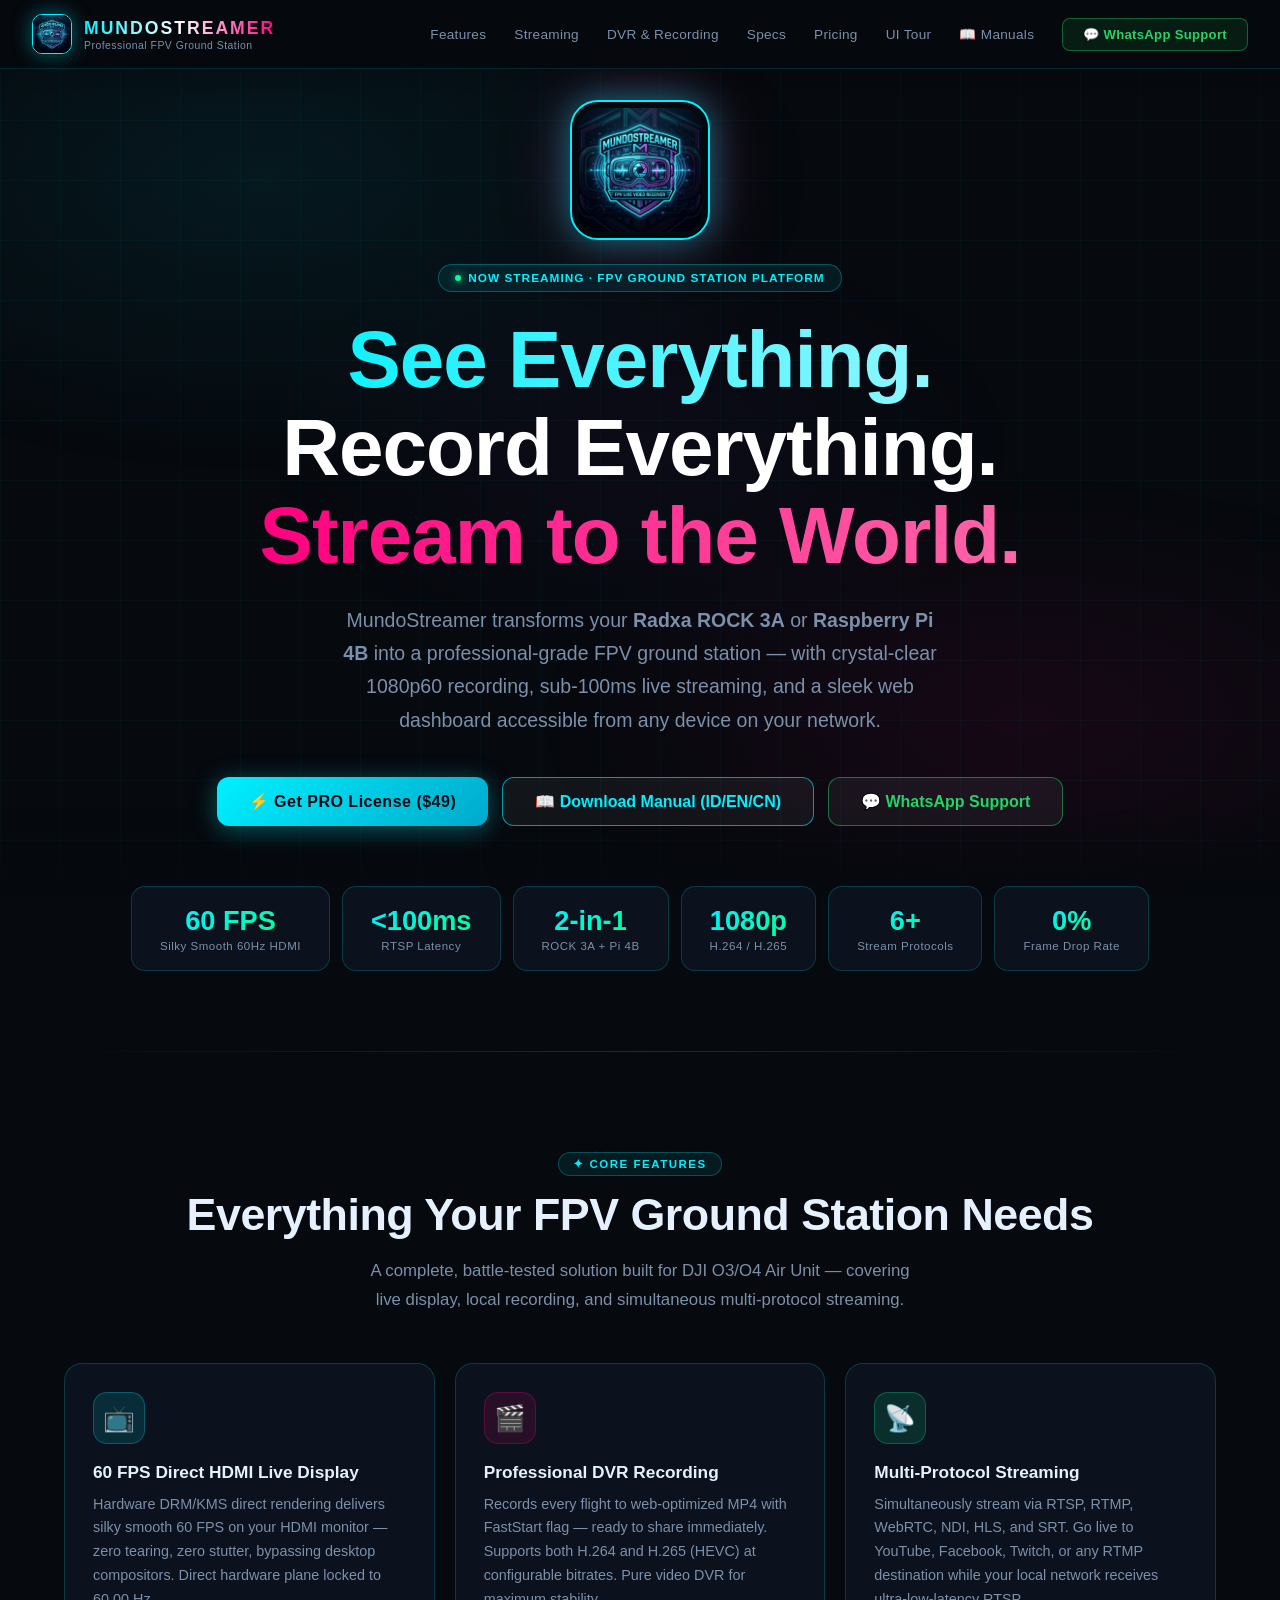
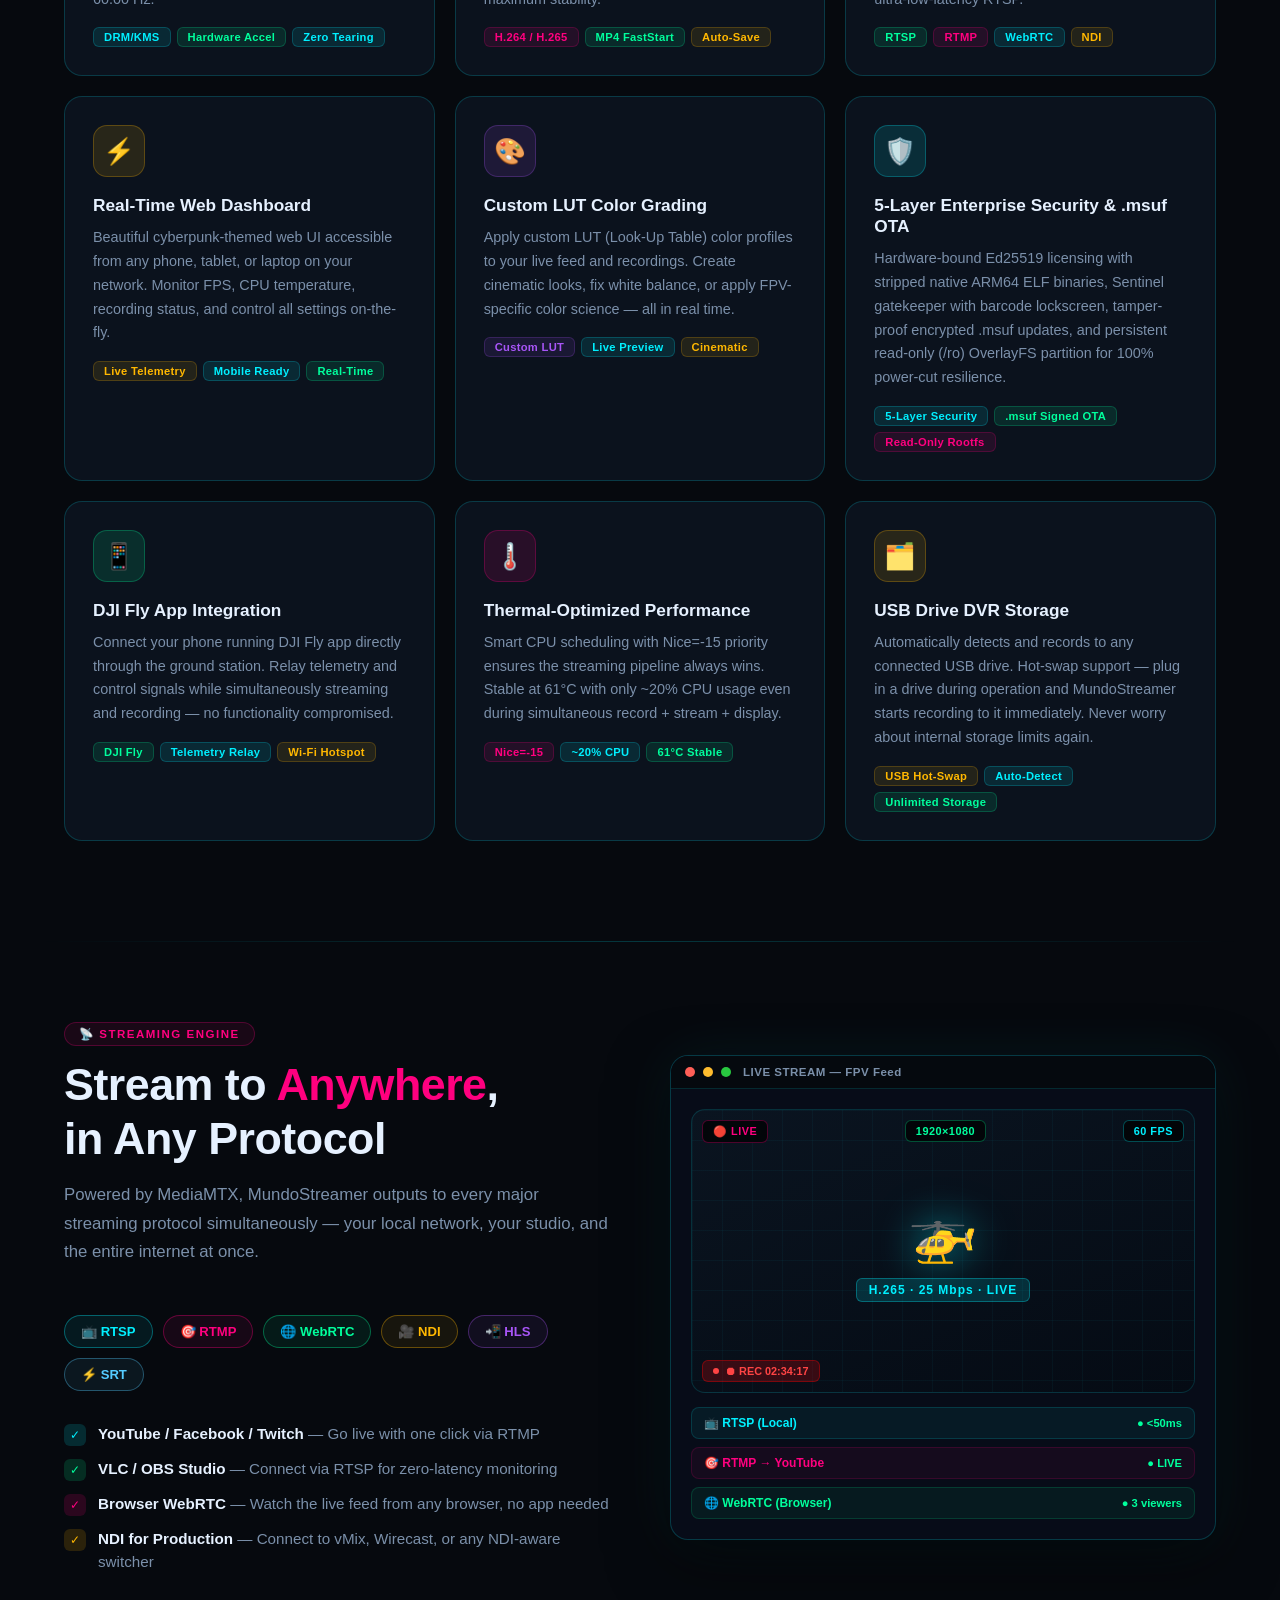
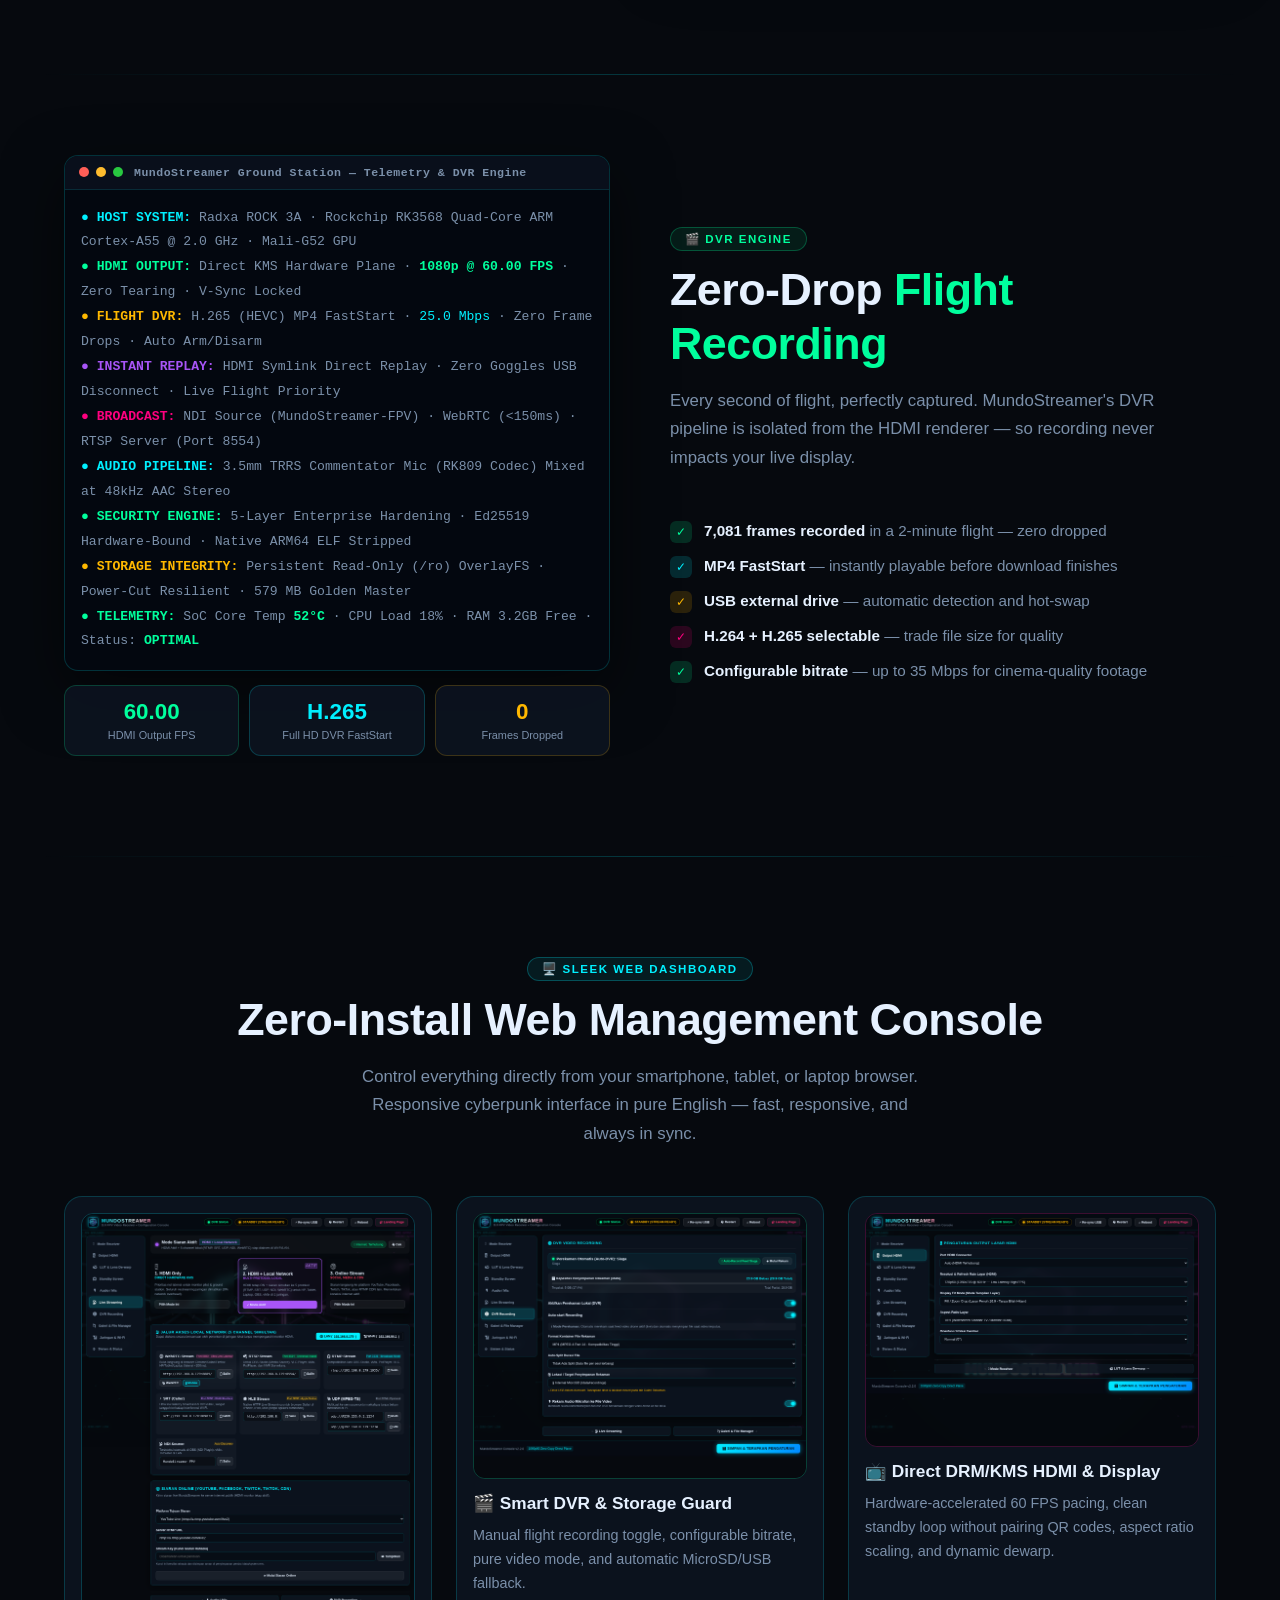
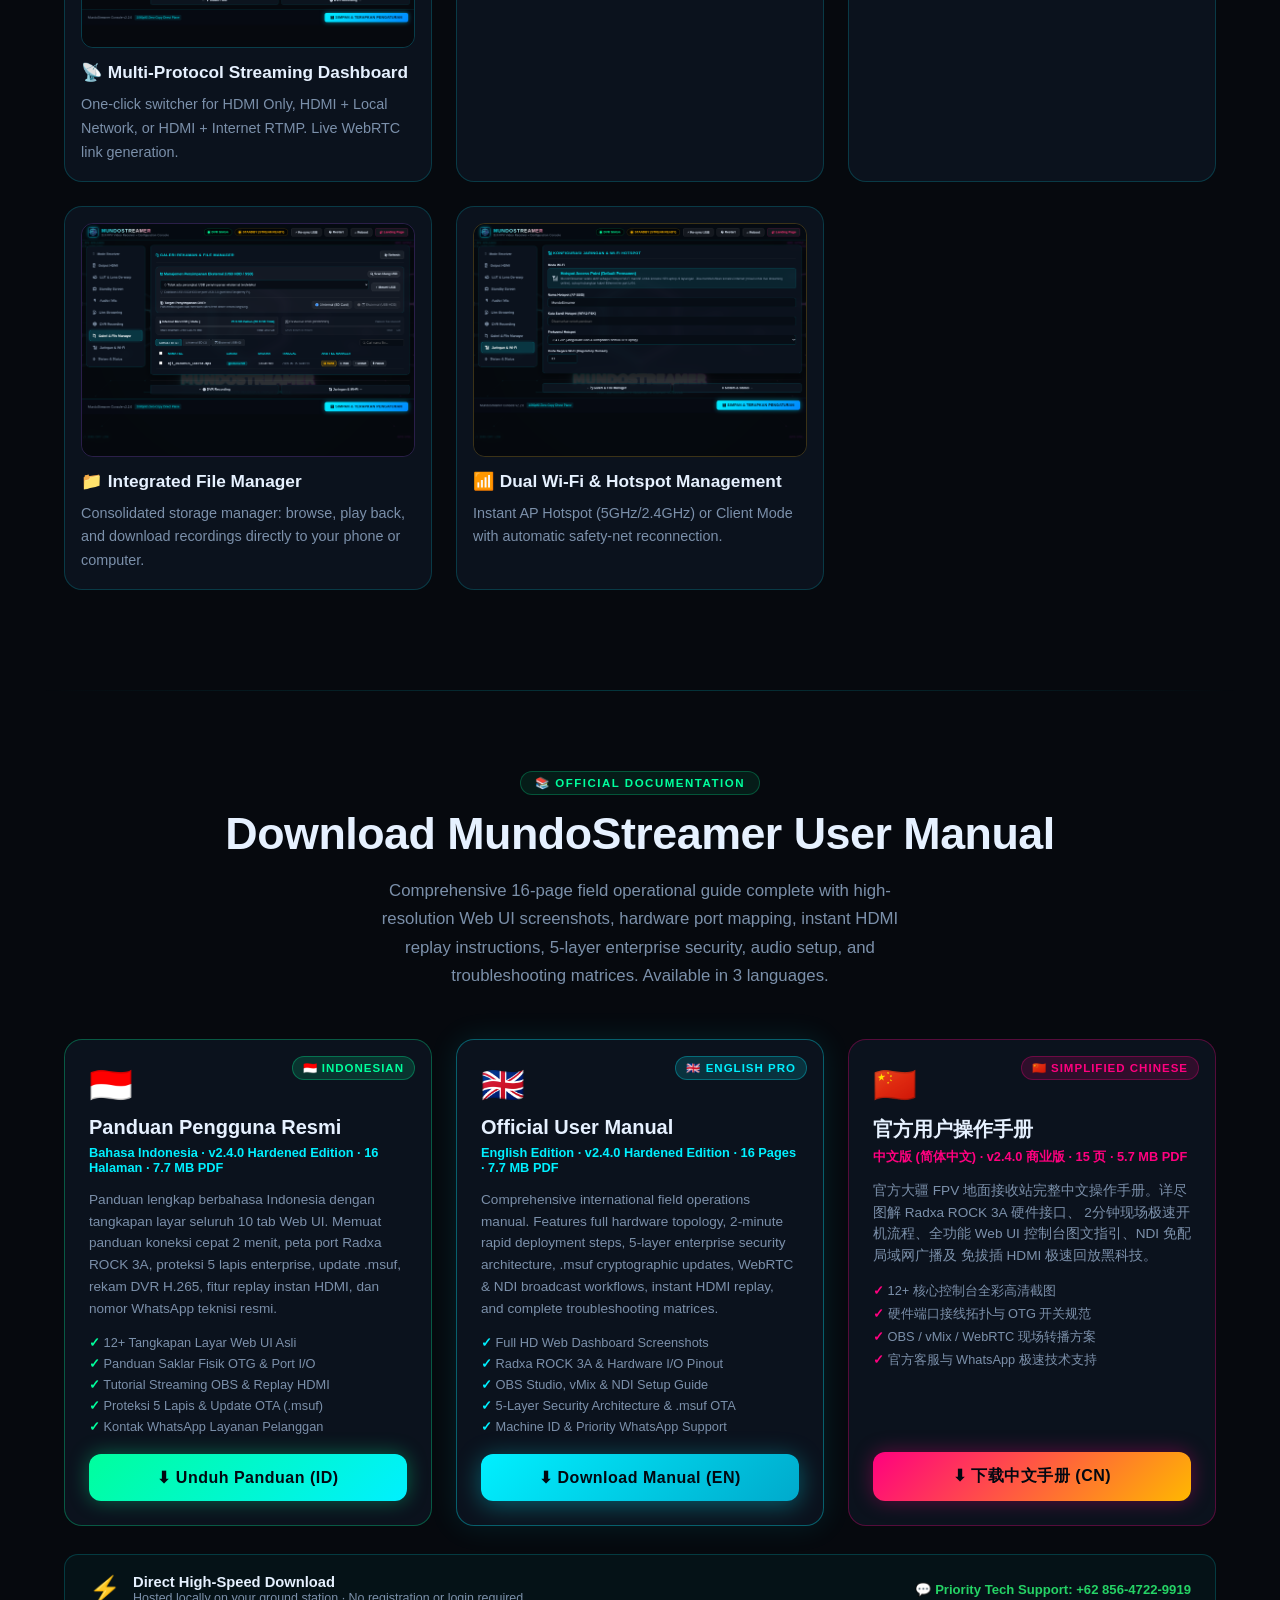
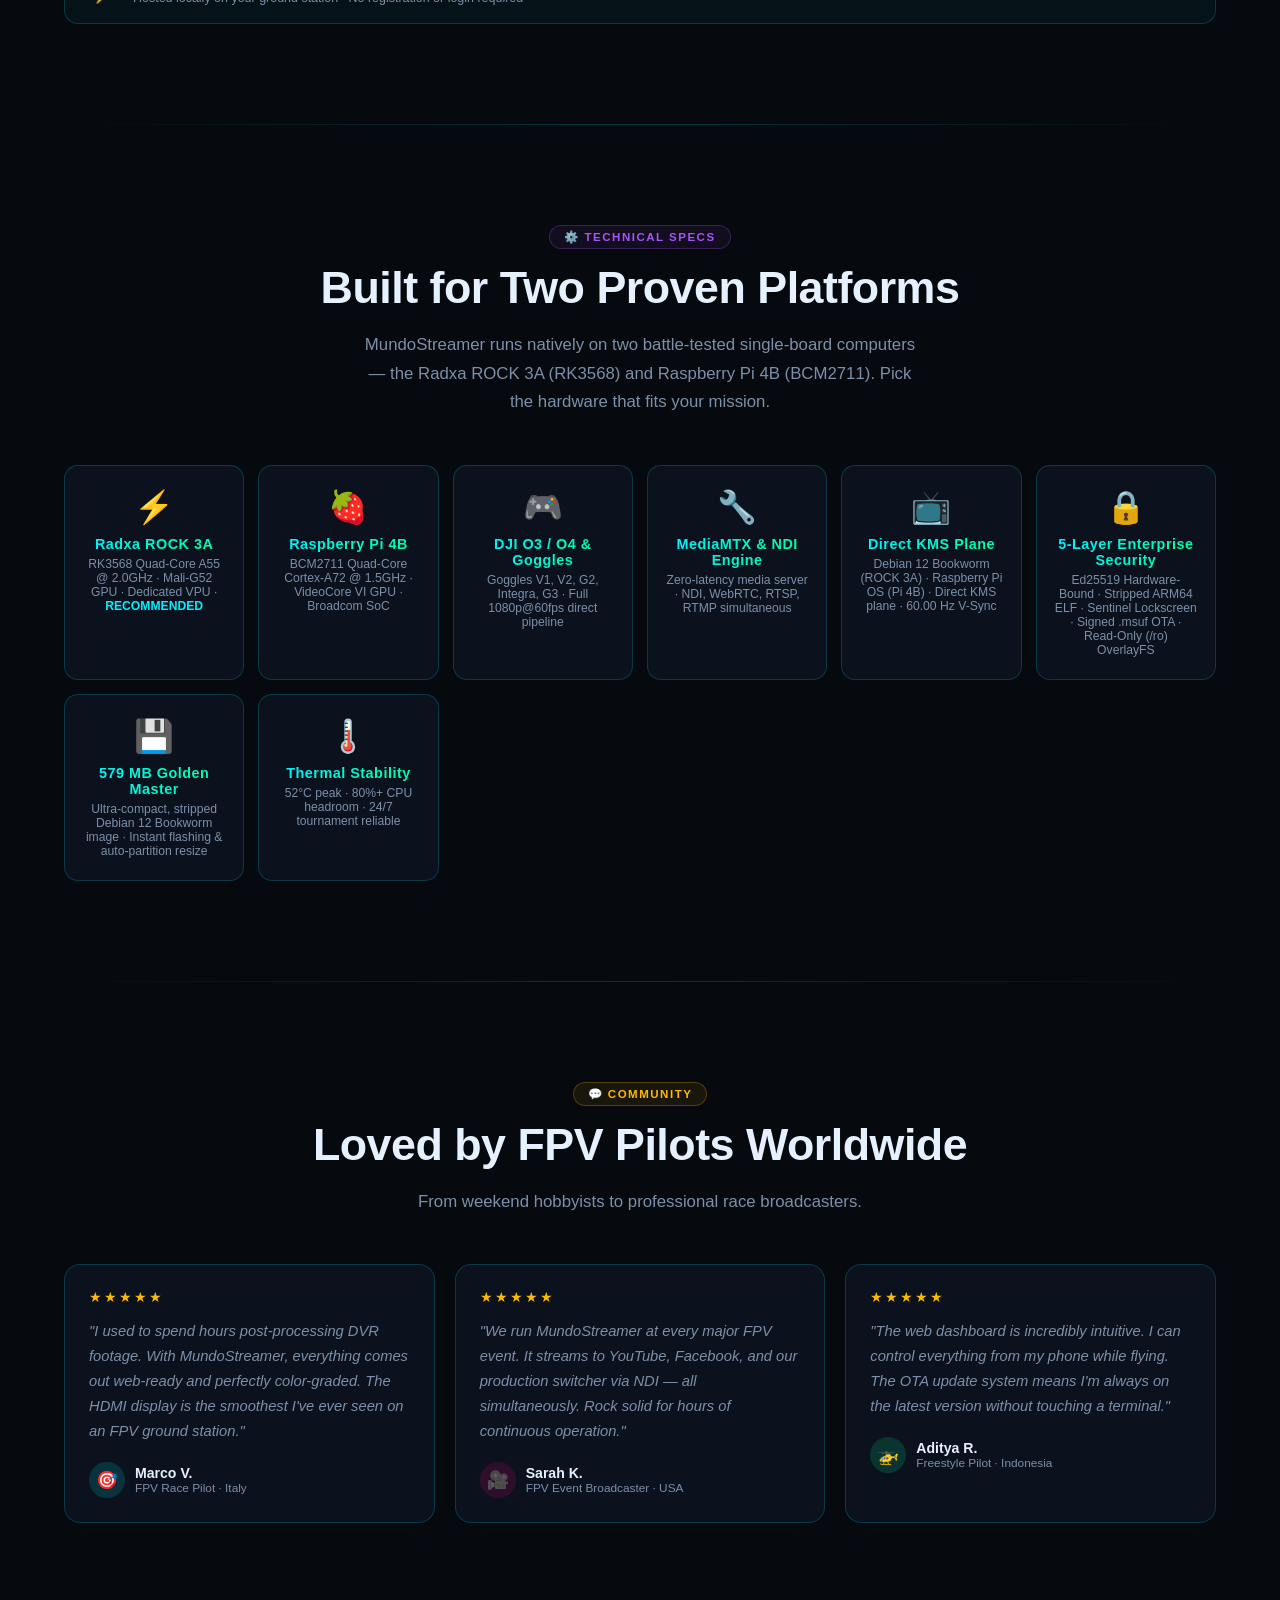
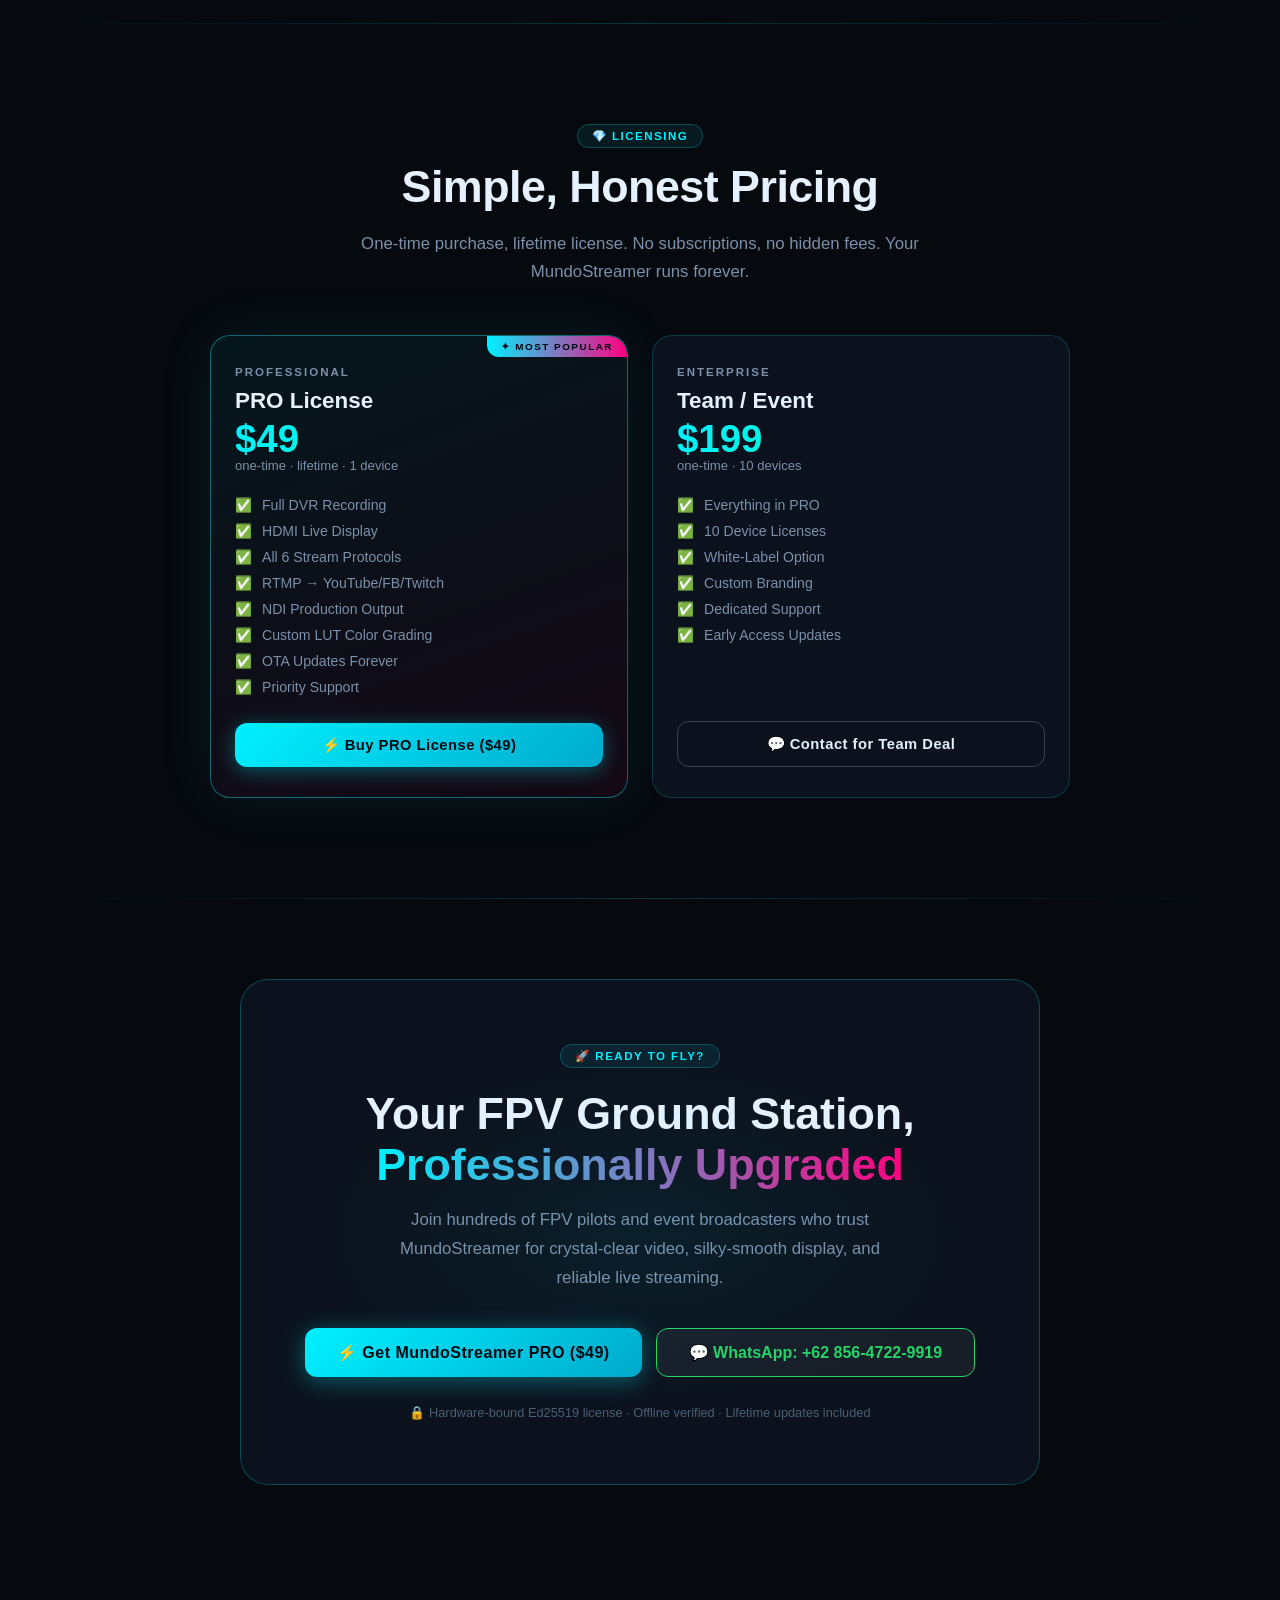
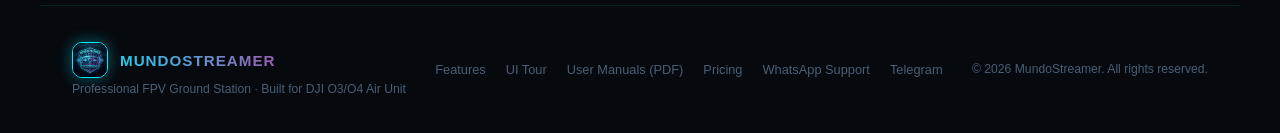
==== commit 6e5e29e3: "Deploy latest mobile-responsive UI and updated v2.4.0 manuals without QR codes" ====
--- a/mundostreamer-promo.html
+++ b/mundostreamer-promo.html
@@ -27,13 +27,20 @@
     *, *::before, *::after {
       box-sizing: border-box; margin: 0; padding: 0;
     }
-    html { scroll-behavior: smooth; }
+    html { scroll-behavior: smooth; overflow-x: hidden; }
     body {
       background-color: var(--bg-base);
       color: var(--text-main);
       font-family: -apple-system, BlinkMacSystemFont, "Segoe UI", Roboto, "Helvetica Neue", Arial, sans-serif;
       -webkit-font-smoothing: antialiased;
       overflow-x: hidden;
+      width: 100%;
+      position: relative;
+    }
+    img {
+      max-width: 100%;
+      height: auto;
+      display: block;
     }
 
     /* ──────────── ANIMATED BACKGROUND ──────────── */
@@ -126,9 +133,123 @@
       box-shadow: var(--glow-cyan);
       transform: translateY(-1px);
     }
-    @media (max-width: 680px) {
-      .nav-links { display: none; }
-      nav { padding: 12px 18px; }
+    /* ──────────── MOBILE NAV CONTROLS & DRAWER ──────────── */
+    .nav-mobile-right {
+      display: none;
+      align-items: center;
+      gap: 10px;
+    }
+    .nav-mobile-cta {
+      display: none;
+      align-items: center;
+      gap: 5px;
+      padding: 6px 12px;
+      border-radius: 8px;
+      font-size: 0.76rem;
+      font-weight: 700;
+      color: #25d366 !important;
+      background: rgba(37, 211, 102, 0.12);
+      border: 1px solid rgba(37, 211, 102, 0.4);
+      text-decoration: none;
+      transition: var(--transition);
+    }
+    .nav-mobile-cta:hover {
+      background: rgba(37, 211, 102, 0.22);
+    }
+    .nav-mobile-toggle {
+      display: none;
+      flex-direction: column;
+      justify-content: center;
+      align-items: center;
+      width: 38px;
+      height: 38px;
+      background: rgba(0, 240, 255, 0.08);
+      border: 1px solid rgba(0, 240, 255, 0.3);
+      border-radius: 8px;
+      cursor: pointer;
+      gap: 5px;
+      padding: 0;
+      transition: var(--transition);
+    }
+    .nav-mobile-toggle:hover {
+      background: rgba(0, 240, 255, 0.18);
+      box-shadow: 0 0 10px rgba(0, 240, 255, 0.3);
+    }
+    .hamburger-bar {
+      width: 18px;
+      height: 2px;
+      background-color: var(--cyan);
+      border-radius: 2px;
+      transition: var(--transition);
+    }
+    .nav-mobile-toggle.active .hamburger-bar:nth-child(1) {
+      transform: translateY(7px) rotate(45deg);
+    }
+    .nav-mobile-toggle.active .hamburger-bar:nth-child(2) {
+      opacity: 0;
+    }
+    .nav-mobile-toggle.active .hamburger-bar:nth-child(3) {
+      transform: translateY(-7px) rotate(-45deg);
+    }
+    .nav-mobile-drawer {
+      display: none;
+      position: fixed;
+      top: 64px;
+      left: 0;
+      right: 0;
+      background: rgba(6, 9, 14, 0.97);
+      backdrop-filter: blur(24px);
+      -webkit-backdrop-filter: blur(24px);
+      border-bottom: 1px solid rgba(0, 240, 255, 0.2);
+      box-shadow: 0 20px 50px rgba(0, 0, 0, 0.9);
+      z-index: 199;
+      max-height: 0;
+      overflow: hidden;
+      transition: max-height 0.35s cubic-bezier(0.16, 1, 0.3, 1), opacity 0.3s ease;
+      opacity: 0;
+    }
+    .nav-mobile-drawer.open {
+      max-height: 85vh;
+      opacity: 1;
+      overflow-y: auto;
+    }
+    .nav-mobile-drawer-inner {
+      padding: 16px 20px 24px;
+      display: flex;
+      flex-direction: column;
+      gap: 6px;
+    }
+    .nav-mobile-link {
+      display: flex;
+      align-items: center;
+      padding: 12px 14px;
+      border-radius: 10px;
+      color: var(--text-main);
+      text-decoration: none;
+      font-size: 0.92rem;
+      font-weight: 600;
+      border: 1px solid transparent;
+      transition: var(--transition);
+    }
+    .nav-mobile-link:hover, .nav-mobile-link:active {
+      background: rgba(0, 240, 255, 0.08);
+      border-color: rgba(0, 240, 255, 0.25);
+      color: var(--cyan);
+    }
+    .nav-mobile-wa-btn {
+      margin-top: 10px;
+      display: flex;
+      align-items: center;
+      justify-content: center;
+      padding: 13px;
+      border-radius: 10px;
+      background: rgba(37, 211, 102, 0.15);
+      border: 1px solid rgba(37, 211, 102, 0.45);
+      color: #25d366;
+      font-weight: 700;
+      font-size: 0.88rem;
+      text-decoration: none;
+      box-shadow: 0 0 15px rgba(37, 211, 102, 0.2);
     }
 
     /* ──────────── HERO ──────────── */
@@ -706,6 +827,370 @@
     /* section center */
     .section-center { text-align: center; }
     .section-center .section-desc { margin-left: auto; margin-right: auto; }
+
+    /* ──────────── RESPONSIVE CLASSES & GRIDS ──────────── */
+    .dvr-metrics-grid {
+      margin-top: 14px;
+      display: grid;
+      grid-template-columns: repeat(3, 1fr);
+      gap: 10px;
+    }
+    .dvr-metric-card {
+      text-align: center;
+      padding: 14px;
+      background: var(--bg-card);
+      border: 1px solid rgba(0,255,157,0.2);
+      border-radius: 12px;
+      transition: var(--transition);
+    }
+    .dvr-metric-val {
+      font-size: 1.4rem;
+      font-weight: 900;
+      line-height: 1.1;
+    }
+    .dvr-metric-lbl {
+      font-size: 0.68rem;
+      color: var(--text-muted);
+      margin-top: 4px;
+    }
+
+    .gallery-grid {
+      display: grid;
+      grid-template-columns: repeat(auto-fit, minmax(min(100%, 320px), 1fr));
+      gap: 24px;
+    }
+
+    .manuals-grid {
+      display: grid;
+      grid-template-columns: repeat(auto-fit, minmax(min(100%, 320px), 1fr));
+      gap: 24px;
+      margin-top: 32px;
+    }
+    .manual-card {
+      display: flex;
+      flex-direction: column;
+      justify-content: space-between;
+      padding: 24px;
+      position: relative;
+    }
+    .manual-lang-badge {
+      position: absolute;
+      top: 16px;
+      right: 16px;
+      padding: 4px 10px;
+      border-radius: 20px;
+      font-size: 0.72rem;
+      font-weight: 800;
+      letter-spacing: 1px;
+    }
+    .manual-callout-box {
+      margin-top: 28px;
+      padding: 18px 24px;
+      background: rgba(0,240,255,0.04);
+      border: 1px solid rgba(0,240,255,0.18);
+      border-radius: 14px;
+      display: flex;
+      align-items: center;
+      justify-content: space-between;
+      flex-wrap: wrap;
+      gap: 16px;
+    }
+
+    /* ──────────── MOBILE & TABLET MEDIA QUERIES ──────────── */
+    @media (max-width: 900px) {
+      .nav-links { display: none !important; }
+      .nav-mobile-right { display: flex !important; }
+      .nav-mobile-toggle { display: flex !important; }
+      .nav-mobile-cta { display: inline-flex !important; }
+      .nav-mobile-drawer { display: block !important; }
+      nav { padding: 12px 16px !important; }
+    }
+
+    @media (max-width: 768px) {
+      html, body {
+        overflow-x: hidden !important;
+        width: 100% !important;
+      }
+      section {
+        padding: 50px 16px !important;
+        max-width: 100% !important;
+        overflow-x: hidden !important;
+      }
+      .hero {
+        padding: 85px 16px 40px !important;
+        min-height: auto !important;
+      }
+      .hero-logo-box {
+        margin-bottom: 16px !important;
+      }
+      .hero-logo-img {
+        width: 96px !important;
+        height: 96px !important;
+        border-radius: 20px !important;
+        padding: 4px !important;
+        box-shadow: 0 0 25px rgba(0,240,255,0.4), 0 0 50px rgba(255,0,127,0.2) !important;
+      }
+      .hero-badge {
+        font-size: 0.68rem !important;
+        padding: 5px 12px !important;
+        margin-bottom: 16px !important;
+        letter-spacing: 0.5px !important;
+        line-height: 1.3 !important;
+        max-width: 92% !important;
+        white-space: normal !important;
+        text-align: center !important;
+      }
+      .hero h1 {
+        font-size: clamp(1.85rem, 6.8vw, 2.75rem) !important;
+        letter-spacing: -0.5px !important;
+        line-height: 1.15 !important;
+      }
+      .hero-sub {
+        font-size: 0.92rem !important;
+        margin: 16px auto 26px !important;
+        line-height: 1.6 !important;
+        padding: 0 4px !important;
+      }
+      .hero-actions {
+        flex-direction: column !important;
+        width: 100% !important;
+        max-width: 320px !important;
+        margin: 0 auto !important;
+        gap: 10px !important;
+      }
+      .hero-actions .btn-primary,
+      .hero-actions .btn-secondary {
+        width: 100% !important;
+        justify-content: center !important;
+        padding: 12px 20px !important;
+        font-size: 0.9rem !important;
+        border-radius: 10px !important;
+      }
+      .stats-strip {
+        display: grid !important;
+        grid-template-columns: repeat(3, 1fr) !important;
+        gap: 8px !important;
+        margin-top: 32px !important;
+        width: 100% !important;
+        max-width: 440px !important;
+      }
+      .stat-chip {
+        min-width: unset !important;
+        padding: 10px 4px !important;
+        border-radius: 10px !important;
+      }
+      .stat-num {
+        font-size: 1.22rem !important;
+      }
+      .stat-label {
+        font-size: 0.62rem !important;
+        letter-spacing: 0.1px !important;
+        margin-top: 2px !important;
+      }
+      .section-title {
+        font-size: clamp(1.45rem, 5vw, 2.1rem) !important;
+        margin-bottom: 10px !important;
+        line-height: 1.25 !important;
+      }
+      .section-desc {
+        font-size: 0.88rem !important;
+        line-height: 1.6 !important;
+        margin-bottom: 28px !important;
+        padding: 0 4px !important;
+      }
+      .features-grid {
+        grid-template-columns: 1fr !important;
+        gap: 14px !important;
+      }
+      .feat-card {
+        padding: 18px 16px !important;
+        border-radius: 14px !important;
+      }
+      .feat-icon {
+        width: 42px !important;
+        height: 42px !important;
+        border-radius: 10px !important;
+        font-size: 1.25rem !important;
+        margin-bottom: 12px !important;
+      }
+      .feat-title {
+        font-size: 1rem !important;
+        margin-bottom: 6px !important;
+      }
+      .feat-desc {
+        font-size: 0.85rem !important;
+        line-height: 1.55 !important;
+      }
+      .feat-tags {
+        margin-top: 12px !important;
+        gap: 5px !important;
+      }
+      .feat-tag {
+        font-size: 0.66rem !important;
+        padding: 2px 8px !important;
+      }
+      .dual-col {
+        grid-template-columns: 1fr !important;
+        gap: 28px !important;
+      }
+      .proto-showcase {
+        gap: 6px !important;
+        margin-bottom: 20px !important;
+      }
+      .proto-pill {
+        font-size: 0.74rem !important;
+        padding: 5px 10px !important;
+      }
+      .checklist li {
+        font-size: 0.85rem !important;
+        gap: 10px !important;
+      }
+      .video-mock-content .video-drone {
+        font-size: 2.2rem !important;
+      }
+      .video-fps-badge {
+        font-size: 0.68rem !important;
+        padding: 3px 8px !important;
+        margin-top: 6px !important;
+      }
+      .terminal-body {
+        padding: 12px 14px !important;
+        font-size: 0.70rem !important;
+        line-height: 1.55 !important;
+        overflow-x: auto !important;
+        -webkit-overflow-scrolling: touch !important;
+      }
+      .terminal-body .t-line {
+        font-size: 0.70rem !important;
+        word-break: break-word !important;
+      }
+      .dvr-metrics-grid {
+        grid-template-columns: repeat(3, 1fr) !important;
+        gap: 6px !important;
+      }
+      .dvr-metric-card {
+        padding: 10px 4px !important;
+        border-radius: 10px !important;
+      }
+      .dvr-metric-val {
+        font-size: 1.15rem !important;
+      }
+      .dvr-metric-lbl {
+        font-size: 0.60rem !important;
+        line-height: 1.2 !important;
+      }
+      .gallery-grid {
+        grid-template-columns: 1fr !important;
+        gap: 16px !important;
+      }
+      .manuals-grid {
+        grid-template-columns: 1fr !important;
+        gap: 16px !important;
+        margin-top: 20px !important;
+      }
+      .manual-card {
+        padding: 18px 16px !important;
+      }
+      .manual-lang-badge {
+        position: static !important;
+        display: inline-block !important;
+        margin-bottom: 10px !important;
+        width: fit-content !important;
+      }
+      .manual-callout-box {
+        padding: 14px 16px !important;
+        flex-direction: column !important;
+        text-align: center !important;
+        align-items: center !important;
+        gap: 12px !important;
+      }
+      .protocol-row {
+        grid-template-columns: repeat(2, 1fr) !important;
+        gap: 8px !important;
+      }
+      .proto-card {
+        padding: 14px 8px !important;
+        border-radius: 12px !important;
+      }
+      .proto-icon {
+        font-size: 1.45rem !important;
+        margin-bottom: 4px !important;
+      }
+      .proto-name {
+        font-size: 0.80rem !important;
+      }
+      .proto-desc {
+        font-size: 0.68rem !important;
+        line-height: 1.35 !important;
+      }
+      .pricing-grid {
+        grid-template-columns: 1fr !important;
+        max-width: 340px !important;
+        gap: 18px !important;
+      }
+      .price-card {
+        padding: 24px 18px !important;
+        border-radius: 16px !important;
+      }
+      .price-amount {
+        font-size: 2.1rem !important;
+      }
+      .testi-grid {
+        grid-template-columns: 1fr !important;
+        gap: 14px !important;
+      }
+      .cta-glow-box {
+        padding: 32px 16px !important;
+        border-radius: 18px !important;
+      }
+      .cta-glow-box h2 {
+        font-size: 1.55rem !important;
+      }
+      .cta-glow-box p {
+        font-size: 0.88rem !important;
+        margin-bottom: 22px !important;
+      }
+      footer {
+        padding: 28px 16px !important;
+        flex-direction: column !important;
+        text-align: center !important;
+        gap: 16px !important;
+      }
+      .footer-brand {
+        justify-content: center !important;
+      }
+      .footer-links {
+        justify-content: center !important;
+        flex-wrap: wrap !important;
+        gap: 8px 14px !important;
+      }
+    }
+
+    @media (max-width: 420px) {
+      .stats-strip {
+        grid-template-columns: repeat(2, 1fr) !important;
+      }
+      .dvr-metrics-grid {
+        grid-template-columns: repeat(3, 1fr) !important;
+      }
+      .nav-wordmark {
+        font-size: 0.95rem !important;
+        letter-spacing: 1px !important;
+      }
+      .nav-logo {
+        width: 32px !important;
+        height: 32px !important;
+      }
+      .nav-tagline {
+        display: none !important;
+      }
+      .hero h1 {
+        font-size: 1.65rem !important;
+      }
+      .protocol-row {
+        grid-template-columns: 1fr 1fr !important;
+      }
+    }
   </style>
   <meta http-equiv="Cache-Control" content="no-cache, no-store, must-revalidate">
   <meta http-equiv="Pragma" content="no-cache">
@@ -736,7 +1221,32 @@
     <li><a href="#downloads">📖 Manuals</a></li>
     <li><a class="nav-cta" href="https://wa.me/6285647229919?text=Hello%20MundoStreamer%20Team%2C%20I%20am%20interested%20in%20MundoStreamer%20PRO%20License" target="_blank" style="color:#25d366!important;border-color:rgba(37,211,102,0.4);background:rgba(37,211,102,0.1);">💬 WhatsApp Support</a></li>
   </ul>
+  <!-- Mobile Actions -->
+  <div class="nav-mobile-right">
+    <a href="https://wa.me/6285647229919?text=Hello%20MundoStreamer%20Team%2C%20I%20am%20interested%20in%20MundoStreamer%20PRO%20License" target="_blank" class="nav-mobile-cta" title="WhatsApp Support">💬 WA</a>
+    <button class="nav-mobile-toggle" id="navMobileToggle" aria-label="Toggle Navigation Menu">
+      <span class="hamburger-bar"></span>
+      <span class="hamburger-bar"></span>
+      <span class="hamburger-bar"></span>
+    </button>
+  </div>
 </nav>
+
+<!-- Mobile Navigation Drawer -->
+<div class="nav-mobile-drawer" id="navMobileDrawer">
+  <div class="nav-mobile-drawer-inner">
+    <a href="#features" class="nav-mobile-link">✦ Features</a>
+    <a href="#streaming" class="nav-mobile-link">📡 Streaming Protocols</a>
+    <a href="#dvr" class="nav-mobile-link">🎬 DVR &amp; Recording</a>
+    <a href="#specs" class="nav-mobile-link">⚙️ Technical Specs</a>
+    <a href="#pricing" class="nav-mobile-link">💎 Pricing &amp; License</a>
+    <a href="#gallery" class="nav-mobile-link">🖥️ UI Tour &amp; Dashboard</a>
+    <a href="#downloads" class="nav-mobile-link">📚 User Manuals (ID/EN/CN)</a>
+    <a href="https://wa.me/6285647229919?text=Hello%20MundoStreamer%20Team%2C%20I%20am%20interested%20in%20MundoStreamer%20PRO%20License" target="_blank" class="nav-mobile-wa-btn">
+      💬 Contact WhatsApp Support (+62 856-4722-9919)
+    </a>
+  </div>
+</div>
 
 <!-- ══════════ HERO ══════════ -->
 <section class="hero" style="max-width:100%;padding-top:100px;">
@@ -753,7 +1263,7 @@
     <div class="line-magenta">Stream to the World.</div>
   </h1>
   <p class="hero-sub">
-    MundoStreamer transforms your Radxa ROCK 3A or Raspberry Pi 4B into a professional-grade FPV ground station —
+    MundoStreamer transforms your <strong>Radxa ROCK 3A</strong> or <strong>Raspberry Pi 4B</strong> into a professional-grade FPV ground station —
     with crystal-clear 1080p60 recording, sub-100ms live streaming, and a sleek web dashboard
     accessible from any device on your network.
   </p>
@@ -779,6 +1289,10 @@
       <div class="stat-label">RTSP Latency</div>
     </div>
     <div class="stat-chip">
+      <div class="stat-num">2-in-1</div>
+      <div class="stat-label">ROCK 3A + Pi 4B</div>
+    </div>
+    <div class="stat-chip">
       <div class="stat-num">1080p</div>
       <div class="stat-label">H.264 / H.265</div>
     </div>
@@ -881,15 +1395,15 @@
 
     <div class="feat-card cyan reveal reveal-delay-3">
       <div class="feat-icon icon-cyan">🛡️</div>
-      <div class="feat-title">OTA Updates &amp; Auto Rollback</div>
+      <div class="feat-title">5-Layer Enterprise Security &amp; .msuf OTA</div>
       <p class="feat-desc">
-        Seamlessly update MundoStreamer via the web dashboard. Automatic snapshot backup
-        before every update — one-click rollback if anything goes wrong. Your system is always safe.
+        Hardware-bound Ed25519 licensing with stripped native ARM64 ELF binaries, Sentinel gatekeeper with barcode lockscreen,
+        tamper-proof encrypted .msuf updates, and persistent read-only (/ro) OverlayFS partition for 100% power-cut resilience.
       </p>
       <div class="feat-tags">
-        <span class="feat-tag tag-cyan">OTA Update</span>
-        <span class="feat-tag tag-green">Auto Backup</span>
-        <span class="feat-tag tag-magenta">1-Click Rollback</span>
+        <span class="feat-tag tag-cyan">5-Layer Security</span>
+        <span class="feat-tag tag-green">.msuf Signed OTA</span>
+        <span class="feat-tag tag-magenta">Read-Only Rootfs</span>
       </div>
     </div>
 
@@ -1075,27 +1589,29 @@
           <div class="demo-title">MundoStreamer Ground Station — Telemetry &amp; DVR Engine</div>
         </div>
         <div class="terminal-body" style="font-family:'Courier New', monospace; font-size:0.80rem; line-height:1.6; padding:16px;">
-          <div class="t-line"><span style="color:#00f0ff;font-weight:700;">● HOST SYSTEM: Rockchip RK3568 (ROCK 3A) or BCM2711 (Pi 4B) Quad-Core ARM Cortex-A55 @ 2.0 GHz · Mali-G52 GPU</span></div>
+          <div class="t-line"><span style="color:#00f0ff;font-weight:700;">● HOST SYSTEM:</span> <span class="t-out">Radxa ROCK 3A · Rockchip RK3568 Quad-Core ARM Cortex-A55 @ 2.0 GHz · Mali-G52 GPU</span></div>
           <div class="t-line"><span style="color:#00ff9d;font-weight:700;">● HDMI OUTPUT:</span> <span class="t-out">Direct KMS Hardware Plane · </span><span style="color:#00ff9d;font-weight:700;">1080p @ 60.00 FPS</span><span class="t-out"> · Zero Tearing · V-Sync Locked</span></div>
           <div class="t-line"><span style="color:#ffb800;font-weight:700;">● FLIGHT DVR:</span> <span class="t-out">H.265 (HEVC) MP4 FastStart · </span><span style="color:#00f0ff;">25.0 Mbps</span><span class="t-out"> · Zero Frame Drops · Auto Arm/Disarm</span></div>
           <div class="t-line"><span style="color:#a855f7;font-weight:700;">● INSTANT REPLAY:</span> <span class="t-out">HDMI Symlink Direct Replay · Zero Goggles USB Disconnect · Live Flight Priority</span></div>
           <div class="t-line"><span style="color:#ff007f;font-weight:700;">● BROADCAST:</span> <span class="t-out">NDI Source (MundoStreamer-FPV) · WebRTC (&lt;150ms) · RTSP Server (Port 8554)</span></div>
           <div class="t-line"><span style="color:#00f0ff;font-weight:700;">● AUDIO PIPELINE:</span> <span class="t-out">3.5mm TRRS Commentator Mic (RK809 Codec) Mixed at 48kHz AAC Stereo</span></div>
+          <div class="t-line"><span style="color:#00ff9d;font-weight:700;">● SECURITY ENGINE:</span> <span class="t-out">5-Layer Enterprise Hardening · Ed25519 Hardware-Bound · Native ARM64 ELF Stripped</span></div>
+          <div class="t-line"><span style="color:#ffb800;font-weight:700;">● STORAGE INTEGRITY:</span> <span class="t-out">Persistent Read-Only (/ro) OverlayFS · Power-Cut Resilient · 579 MB Golden Master</span></div>
           <div class="t-line"><span style="color:#00ff9d;font-weight:700;">● TELEMETRY:</span> <span class="t-out">SoC Core Temp </span><span style="color:#00ff9d;font-weight:700;">52°C</span><span class="t-out"> · CPU Load 18% · RAM 3.2GB Free · Status: </span><span style="color:#00ff9d;font-weight:700;">OPTIMAL</span></div>
         </div>
       </div>
-      <div style="margin-top:14px;display:grid;grid-template-columns:repeat(3,1fr);gap:10px;">
-        <div style="text-align:center;padding:14px;background:var(--bg-card);border:1px solid rgba(0,255,157,0.2);border-radius:12px;">
-          <div style="font-size:1.4rem;font-weight:900;color:var(--green);">60.00</div>
-          <div style="font-size:0.68rem;color:var(--text-muted);">HDMI Output FPS</div>
+      <div class="dvr-metrics-grid">
+        <div class="dvr-metric-card" style="border-color:rgba(0,255,157,0.2);">
+          <div class="dvr-metric-val" style="color:var(--green);">60.00</div>
+          <div class="dvr-metric-lbl">HDMI Output FPS</div>
         </div>
-        <div style="text-align:center;padding:14px;background:var(--bg-card);border:1px solid rgba(0,240,255,0.2);border-radius:12px;">
-          <div style="font-size:1.4rem;font-weight:900;color:var(--cyan);">H.265</div>
-          <div style="font-size:0.68rem;color:var(--text-muted);">Full HD DVR FastStart</div>
+        <div class="dvr-metric-card" style="border-color:rgba(0,240,255,0.2);">
+          <div class="dvr-metric-val" style="color:var(--cyan);">H.265</div>
+          <div class="dvr-metric-lbl">Full HD DVR FastStart</div>
         </div>
-        <div style="text-align:center;padding:14px;background:var(--bg-card);border:1px solid rgba(255,184,0,0.2);border-radius:12px;">
-          <div style="font-size:1.4rem;font-weight:900;color:var(--amber);">0</div>
-          <div style="font-size:0.68rem;color:var(--text-muted);">Frames Dropped</div>
+        <div class="dvr-metric-card" style="border-color:rgba(255,184,0,0.2);">
+          <div class="dvr-metric-val" style="color:var(--amber);">0</div>
+          <div class="dvr-metric-lbl">Frames Dropped</div>
         </div>
       </div>
     </div>
@@ -1116,7 +1632,7 @@
     </p>
   </div>
 
-  <div style="display:grid;grid-template-columns:repeat(auto-fit, minmax(320px, 1fr));gap:24px;">
+  <div class="gallery-grid">
     <div class="feat-card cyan reveal reveal-delay-1" style="padding:16px;">
       <div style="border-radius:12px;overflow:hidden;border:1px solid rgba(0,240,255,0.2);margin-bottom:14px;">
         <img src="assets/streaming.png" alt="Streaming Control" style="width:100%;height:auto;display:block;border-radius:10px;">
@@ -1138,7 +1654,7 @@
         <img src="assets/display.png" alt="HDMI Display" style="width:100%;height:auto;display:block;border-radius:10px;">
       </div>
       <div class="feat-title">📺 Direct DRM/KMS HDMI & Display</div>
-      <p class="feat-desc">Hardware accelerated 60 FPS pacing, aspect ratio scaling, dynamic dewarp correction, and standby loops.</p>
+      <p class="feat-desc">Hardware-accelerated 60 FPS pacing, clean standby loop without pairing QR codes, aspect ratio scaling, and dynamic dewarp.</p>
     </div>
 
     <div class="feat-card purple reveal reveal-delay-1" style="padding:16px;">
@@ -1167,33 +1683,34 @@
     <div class="section-badge badge-green">📚 Official Documentation</div>
     <h2 class="section-title">Download MundoStreamer User Manual</h2>
     <p class="section-desc">
-      Comprehensive 15-page field operational guide complete with high-resolution Web UI screenshots,
-      hardware port mapping, instant HDMI replay instructions, audio setup, and troubleshooting matrices.
+      Comprehensive 16-page field operational guide complete with high-resolution Web UI screenshots,
+      hardware port mapping, instant HDMI replay instructions, 5-layer enterprise security, audio setup, and troubleshooting matrices.
       Available in 3 languages.
     </p>
   </div>
 
-  <div style="display:grid;grid-template-columns:repeat(auto-fit, minmax(320px, 1fr));gap:24px;margin-top:32px;">
+  <div class="manuals-grid">
     <!-- Indonesian Card -->
-    <div class="feat-card green reveal reveal-delay-1" style="display:flex;flex-direction:column;justify-content:space-between;padding:24px;border:1px solid rgba(0,255,157,0.3);position:relative;">
-      <div style="position:absolute;top:16px;right:16px;background:rgba(0,255,157,0.15);color:var(--green);border:1px solid rgba(0,255,157,0.3);padding:4px 10px;border-radius:20px;font-size:0.72rem;font-weight:800;letter-spacing:1px;">
+    <div class="feat-card manual-card green reveal reveal-delay-1" style="border:1px solid rgba(0,255,157,0.3);">
+      <div class="manual-lang-badge" style="background:rgba(0,255,157,0.15);color:var(--green);border:1px solid rgba(0,255,157,0.3);">
         🇮🇩 INDONESIAN
       </div>
       <div>
         <div style="font-size:2.2rem;margin-bottom:10px;">🇮🇩</div>
         <div class="feat-title" style="font-size:1.25rem;margin-bottom:6px;">Panduan Pengguna Resmi</div>
         <div style="font-size:0.8rem;color:var(--cyan);font-weight:700;margin-bottom:14px;">
-          Bahasa Indonesia · v2.4.0 · 15 Halaman · 5.6 MB PDF
+          Bahasa Indonesia · v2.4.0 Hardened Edition · 16 Halaman · 7.7 MB PDF
         </div>
         <p class="feat-desc" style="font-size:0.85rem;line-height:1.6;margin-bottom:16px;">
           Panduan lengkap berbahasa Indonesia dengan tangkapan layar seluruh 10 tab Web UI.
-          Memuat panduan koneksi cepat 2 menit, peta port Radxa ROCK 3A, rekam DVR H.265,
-          fitur replay instan HDMI, dan nomor WhatsApp teknisi resmi.
+          Memuat panduan koneksi cepat 2 menit, peta port Radxa ROCK 3A, proteksi 5 lapis enterprise,
+          update .msuf, rekam DVR H.265, fitur replay instan HDMI, dan nomor WhatsApp teknisi resmi.
         </p>
         <ul style="list-style:none;padding:0;margin:0 0 20px 0;display:flex;flex-direction:column;gap:6px;font-size:0.8rem;color:var(--text-muted);">
           <li><span style="color:var(--green);font-weight:bold;">✓</span> 12+ Tangkapan Layar Web UI Asli</li>
           <li><span style="color:var(--green);font-weight:bold;">✓</span> Panduan Saklar Fisik OTG &amp; Port I/O</li>
           <li><span style="color:var(--green);font-weight:bold;">✓</span> Tutorial Streaming OBS &amp; Replay HDMI</li>
+          <li><span style="color:var(--green);font-weight:bold;">✓</span> Proteksi 5 Lapis &amp; Update OTA (.msuf)</li>
           <li><span style="color:var(--green);font-weight:bold;">✓</span> Kontak WhatsApp Layanan Pelanggan</li>
         </ul>
       </div>
@@ -1203,26 +1720,27 @@
     </div>
 
     <!-- English Card -->
-    <div class="feat-card cyan reveal reveal-delay-2" style="display:flex;flex-direction:column;justify-content:space-between;padding:24px;border:1px solid rgba(0,240,255,0.35);box-shadow:0 0 30px rgba(0,240,255,0.1);position:relative;">
-      <div style="position:absolute;top:16px;right:16px;background:rgba(0,240,255,0.15);color:var(--cyan);border:1px solid rgba(0,240,255,0.3);padding:4px 10px;border-radius:20px;font-size:0.72rem;font-weight:800;letter-spacing:1px;">
+    <div class="feat-card manual-card cyan reveal reveal-delay-2" style="border:1px solid rgba(0,240,255,0.35);box-shadow:0 0 30px rgba(0,240,255,0.1);">
+      <div class="manual-lang-badge" style="background:rgba(0,240,255,0.15);color:var(--cyan);border:1px solid rgba(0,240,255,0.3);">
         🇬🇧 ENGLISH PRO
       </div>
       <div>
         <div style="font-size:2.2rem;margin-bottom:10px;">🇬🇧</div>
         <div class="feat-title" style="font-size:1.25rem;margin-bottom:6px;">Official User Manual</div>
         <div style="font-size:0.8rem;color:var(--cyan);font-weight:700;margin-bottom:14px;">
-          English Edition · v2.4.0 PRO · 15 Pages · 5.6 MB PDF
+          English Edition · v2.4.0 Hardened Edition · 16 Pages · 7.7 MB PDF
         </div>
         <p class="feat-desc" style="font-size:0.85rem;line-height:1.6;margin-bottom:16px;">
           Comprehensive international field operations manual. Features full hardware topology,
-          2-minute rapid deployment steps, WebRTC &amp; NDI production broadcast workflows,
-          instant HDMI zero-disconnect replay, and complete troubleshooting matrices.
+          2-minute rapid deployment steps, 5-layer enterprise security architecture, .msuf cryptographic updates,
+          WebRTC &amp; NDI broadcast workflows, instant HDMI replay, and complete troubleshooting matrices.
         </p>
         <ul style="list-style:none;padding:0;margin:0 0 20px 0;display:flex;flex-direction:column;gap:6px;font-size:0.8rem;color:var(--text-muted);">
           <li><span style="color:var(--cyan);font-weight:bold;">✓</span> Full HD Web Dashboard Screenshots</li>
           <li><span style="color:var(--cyan);font-weight:bold;">✓</span> Radxa ROCK 3A &amp; Hardware I/O Pinout</li>
           <li><span style="color:var(--cyan);font-weight:bold;">✓</span> OBS Studio, vMix &amp; NDI Setup Guide</li>
-          <li><span style="color:var(--cyan);font-weight:bold;">✓</span> Cryptographic Machine ID &amp; Licensing</li>
+          <li><span style="color:var(--cyan);font-weight:bold;">✓</span> 5-Layer Security Architecture &amp; .msuf OTA</li>
+          <li><span style="color:var(--cyan);font-weight:bold;">✓</span> Machine ID &amp; Priority WhatsApp Support</li>
         </ul>
       </div>
       <a href="downloads/MundoStreamer_User_Manual_EN.pdf" download="MundoStreamer_User_Manual_EN.pdf" class="btn-primary" style="text-align:center;text-decoration:none;display:block;">
@@ -1231,8 +1749,8 @@
     </div>
 
     <!-- Chinese Card -->
-    <div class="feat-card magenta reveal reveal-delay-3" style="display:flex;flex-direction:column;justify-content:space-between;padding:24px;border:1px solid rgba(255,0,127,0.3);position:relative;">
-      <div style="position:absolute;top:16px;right:16px;background:rgba(255,0,127,0.15);color:var(--magenta);border:1px solid rgba(255,0,127,0.3);padding:4px 10px;border-radius:20px;font-size:0.72rem;font-weight:800;letter-spacing:1px;">
+    <div class="feat-card manual-card magenta reveal reveal-delay-3" style="border:1px solid rgba(255,0,127,0.3);">
+      <div class="manual-lang-badge" style="background:rgba(255,0,127,0.15);color:var(--magenta);border:1px solid rgba(255,0,127,0.3);">
         🇨🇳 SIMPLIFIED CHINESE
       </div>
       <div>
@@ -1259,7 +1777,7 @@
     </div>
   </div>
 
-  <div style="margin-top:28px;padding:18px 24px;background:rgba(0,240,255,0.04);border:1px solid rgba(0,240,255,0.18);border-radius:14px;display:flex;align-items:center;justify-content:space-between;flex-wrap:wrap;gap:16px;">
+  <div class="manual-callout-box">
     <div style="display:flex;align-items:center;gap:12px;">
       <span style="font-size:1.6rem;">⚡</span>
       <div>
@@ -1281,18 +1799,22 @@
 <section id="specs">
   <div class="section-center reveal">
     <div class="section-badge badge-purple">⚙️ Technical Specs</div>
-    <h2 class="section-title">Built on Proven Hardware &amp; Software</h2>
+    <h2 class="section-title">Built for Two Proven Platforms</h2>
     <p class="section-desc">
-      MundoStreamer is engineered for peak tournament reliability — powered by the 
-      Radxa ROCK 3A (RK3568) or Raspberry Pi 4B (BCM2711) platform.
+      MundoStreamer runs natively on two battle-tested single-board computers — 
+      the Radxa ROCK 3A (RK3568) and Raspberry Pi 4B (BCM2711). Pick the hardware that fits your mission.
     </p>
   </div>
   <div class="protocol-row reveal reveal-delay-1">
     <div class="proto-card">
       <div class="proto-icon">⚡</div>
-      <div class="proto-name">⚡ Radxa ROCK 3A</div>
-      <div class="proto-name">🍓 Raspberry Pi 4B</div>
-      <div class="proto-desc">RK3568 Quad-Core A55 @ 2.0GHz · Mali-G52 GPU · Dedicated VPU</div>
+      <div class="proto-name">Radxa ROCK 3A</div>
+      <div class="proto-desc">RK3568 Quad-Core A55 @ 2.0GHz · Mali-G52 GPU · Dedicated VPU · <strong style="color:var(--cyan);">RECOMMENDED</strong></div>
+    </div>
+    <div class="proto-card">
+      <div class="proto-icon">🍓</div>
+      <div class="proto-name">Raspberry Pi 4B</div>
+      <div class="proto-desc">BCM2711 Quad-Core Cortex-A72 @ 1.5GHz · VideoCore VI GPU · Broadcom SoC</div>
     </div>
     <div class="proto-card">
       <div class="proto-icon">🎮</div>
@@ -1307,12 +1829,17 @@
     <div class="proto-card">
       <div class="proto-icon">📺</div>
       <div class="proto-name">Direct KMS Plane</div>
-      <div class="proto-desc">Debian 12 Bookworm · Direct hardware plane rendering · 60.00 Hz V-Sync</div>
+      <div class="proto-desc">Debian 12 Bookworm (ROCK 3A) · Raspberry Pi OS (Pi 4B) · Direct KMS plane · 60.00 Hz V-Sync</div>
     </div>
     <div class="proto-card">
       <div class="proto-icon">🔒</div>
-      <div class="proto-name">Ed25519 V2 Machine Lock</div>
-      <div class="proto-desc">Hardware-bound · Silicon serial locked · Offline verification</div>
+      <div class="proto-name">5-Layer Enterprise Security</div>
+      <div class="proto-desc">Ed25519 Hardware-Bound · Stripped ARM64 ELF · Sentinel Lockscreen · Signed .msuf OTA · Read-Only (/ro) OverlayFS</div>
+    </div>
+    <div class="proto-card">
+      <div class="proto-icon">💾</div>
+      <div class="proto-name">579 MB Golden Master</div>
+      <div class="proto-desc">Ultra-compact, stripped Debian 12 Bookworm image · Instant flashing &amp; auto-partition resize</div>
     </div>
     <div class="proto-card">
       <div class="proto-icon">🌡️</div>
@@ -1336,7 +1863,7 @@
       <div class="testi-stars">★★★★★</div>
       <p class="testi-text">
         "I used to spend hours post-processing DVR footage. With MundoStreamer, everything comes out
-        web-ready and perfectly color-graded. The HDMI display is the smoothest I.ve ever seen on an FPV ground station."
+        web-ready and perfectly color-graded. The HDMI display is the smoothest I've ever seen on an FPV ground station."
       </p>
       <div class="testi-author">
         <div class="testi-avatar" style="background:rgba(0,240,255,0.15);">🎯</div>
@@ -1503,6 +2030,31 @@
     });
   });
 
+  // Mobile navigation drawer toggle & auto-close
+  const navMobileToggle = document.getElementById('navMobileToggle');
+  const navMobileDrawer = document.getElementById('navMobileDrawer');
+  if (navMobileToggle && navMobileDrawer) {
+    navMobileToggle.addEventListener('click', (e) => {
+      e.stopPropagation();
+      const isOpen = navMobileDrawer.classList.toggle('open');
+      navMobileToggle.classList.toggle('active', isOpen);
+    });
+    // Auto-close drawer on link click
+    document.querySelectorAll('.nav-mobile-link, .nav-mobile-wa-btn').forEach(link => {
+      link.addEventListener('click', () => {
+        navMobileDrawer.classList.remove('open');
+        navMobileToggle.classList.remove('active');
+      });
+    });
+    // Auto-close on click outside
+    document.addEventListener('click', (e) => {
+      if (!navMobileDrawer.contains(e.target) && !navMobileToggle.contains(e.target)) {
+        navMobileDrawer.classList.remove('open');
+        navMobileToggle.classList.remove('active');
+      }
+    });
+  }
+
   // Animated counter for stats
   function animateCount(el, target, suffix='', duration=1200) {
     const start = performance.now();
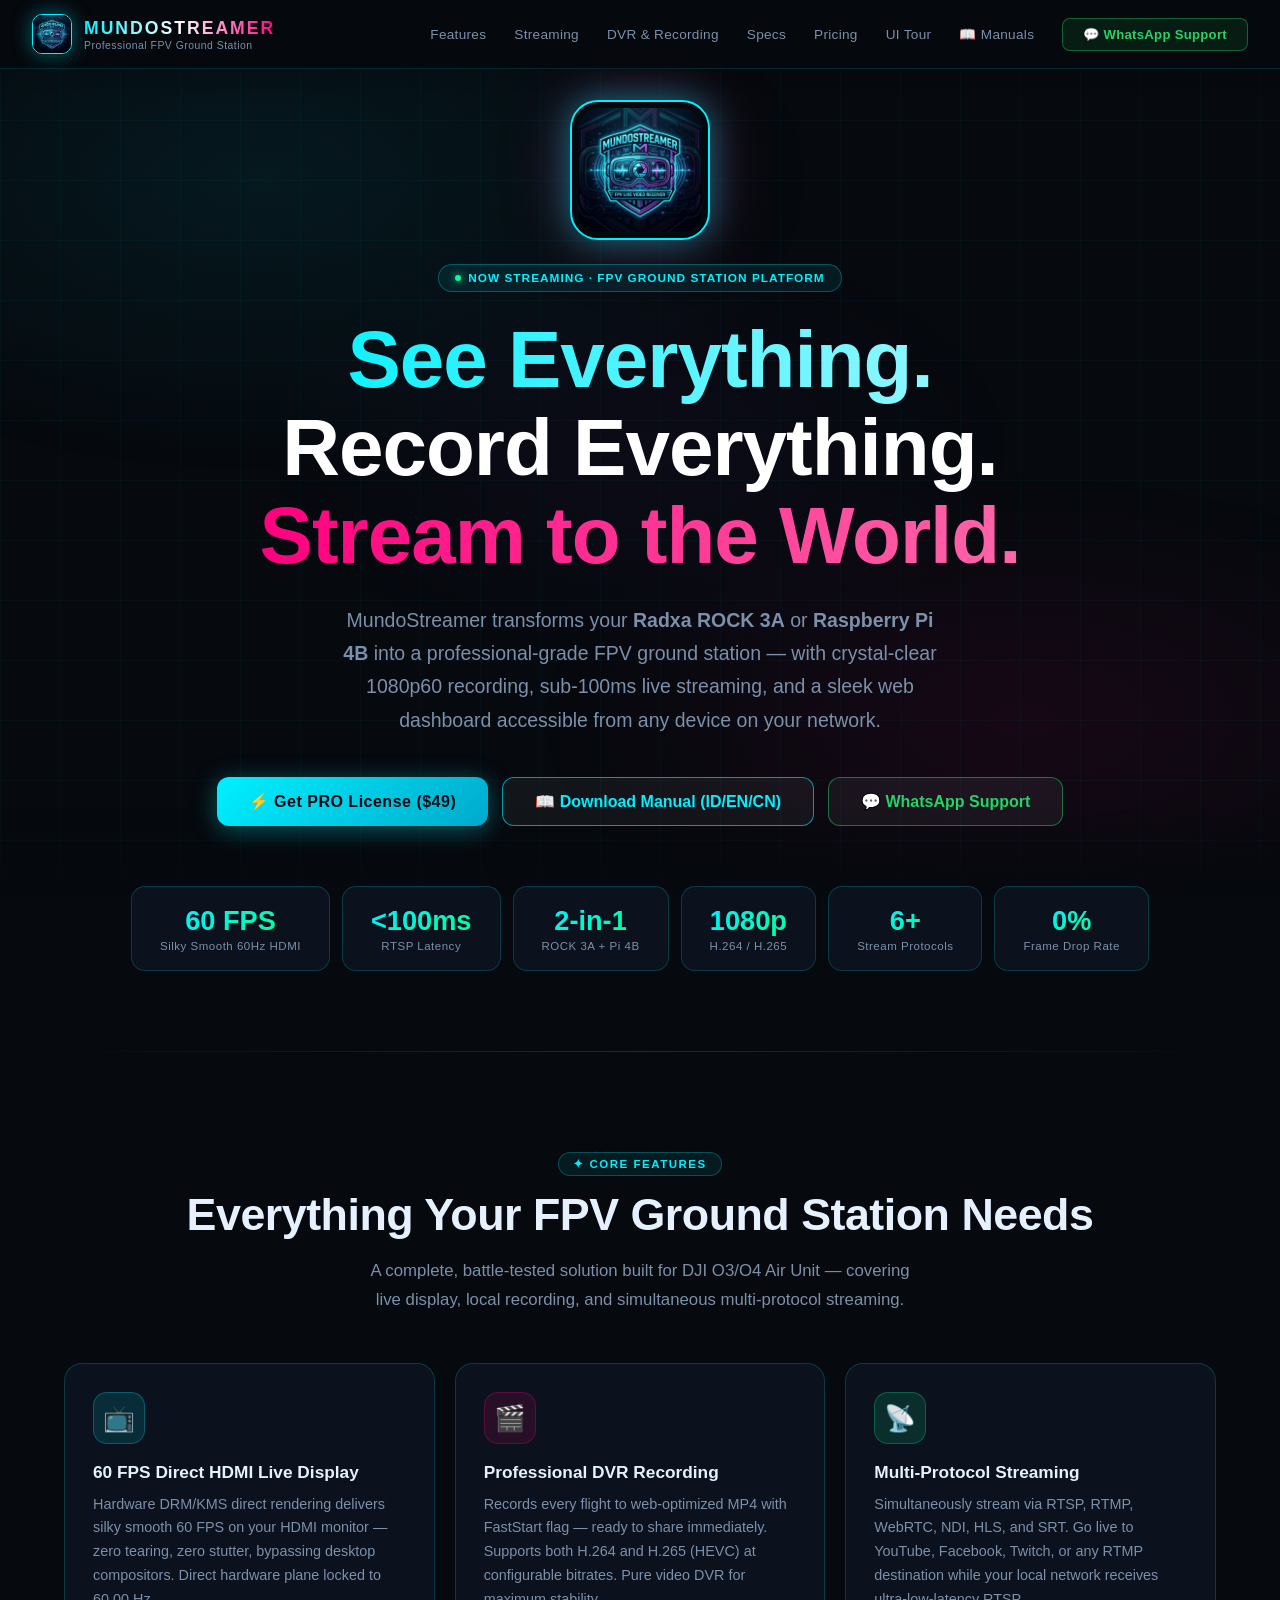
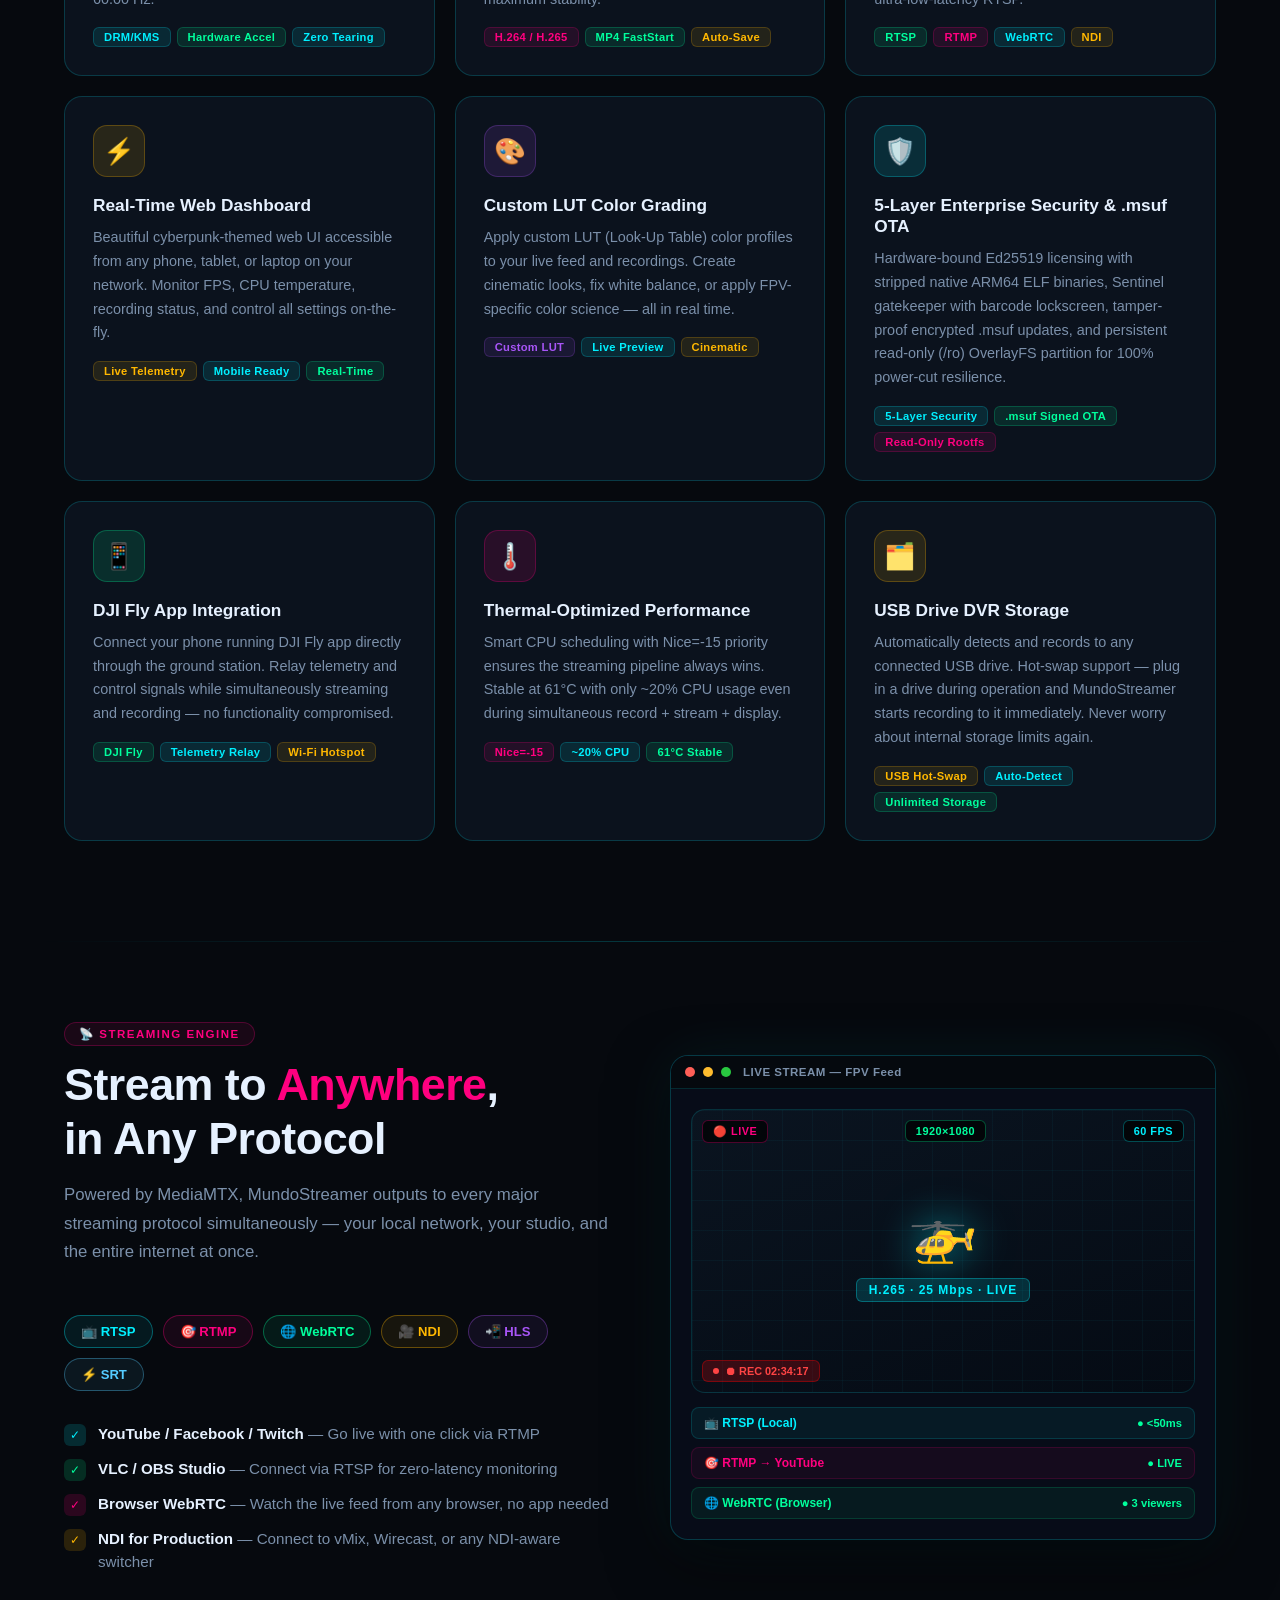
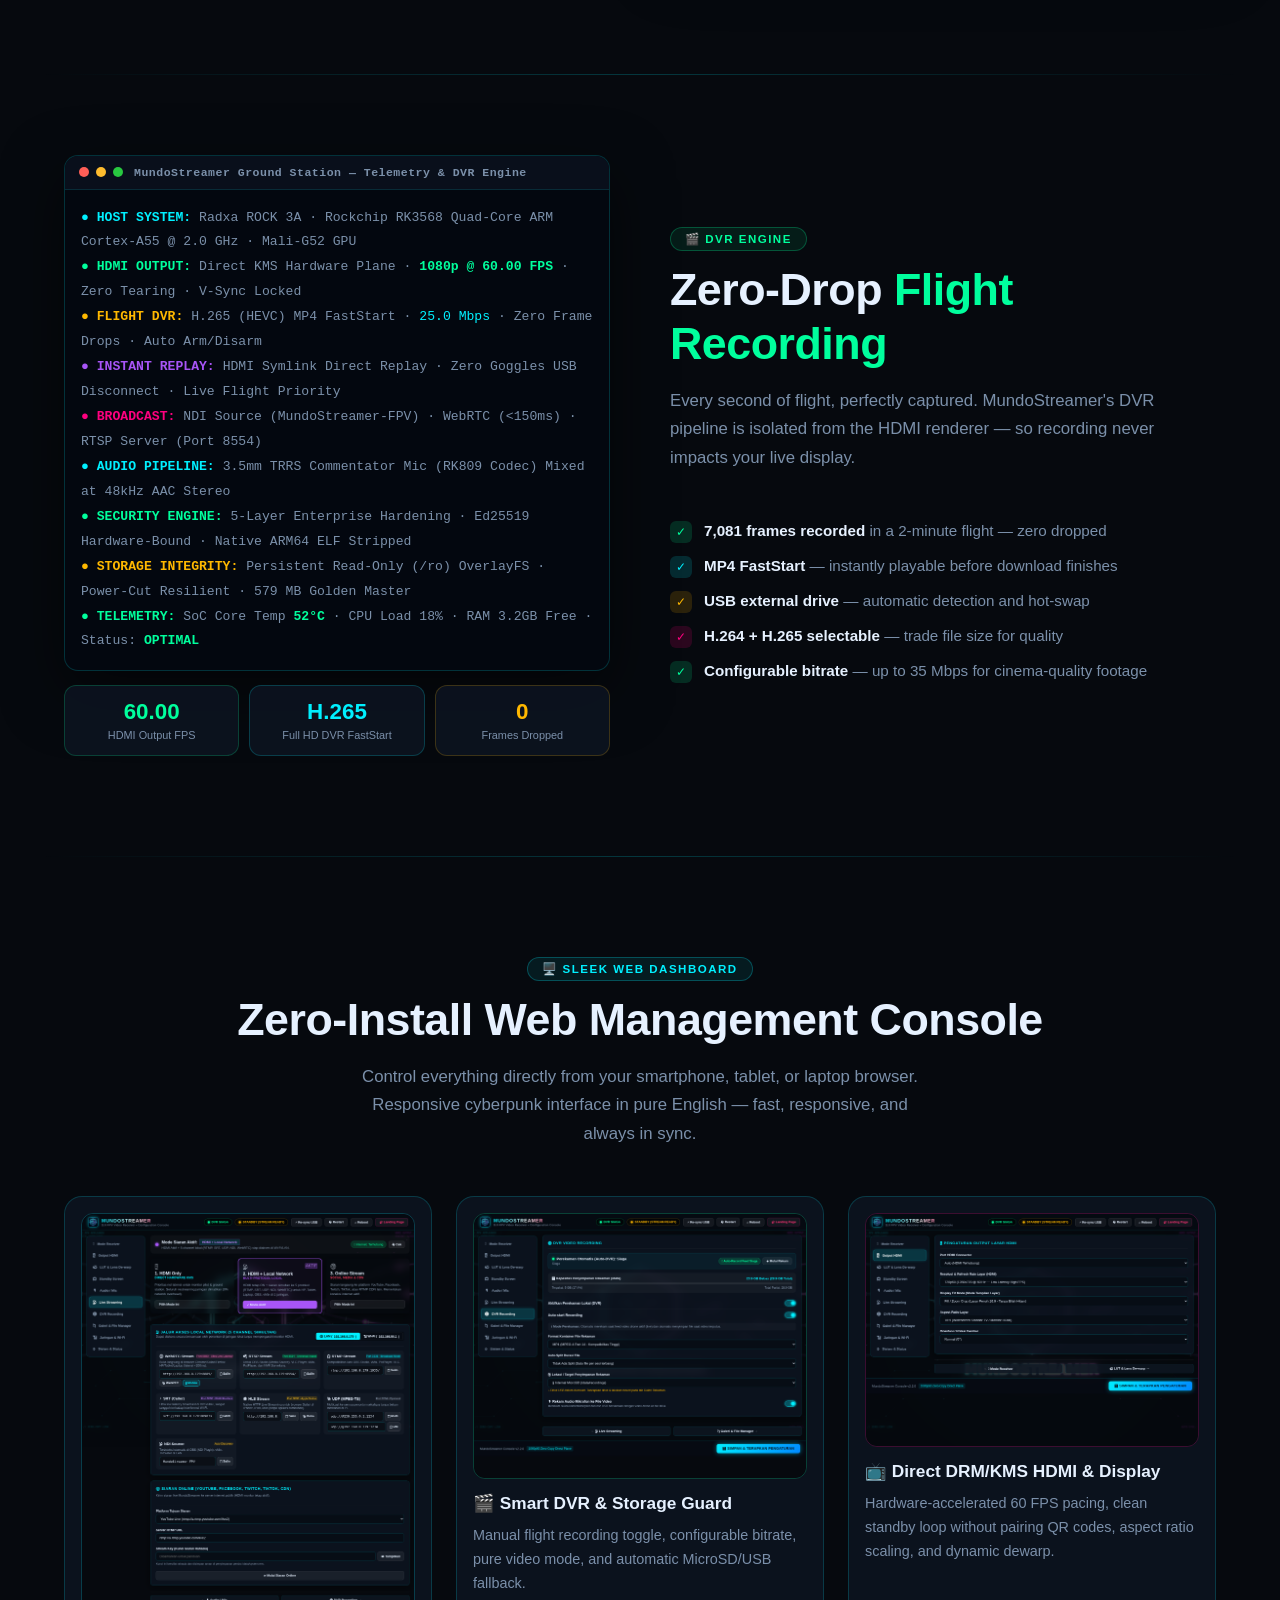
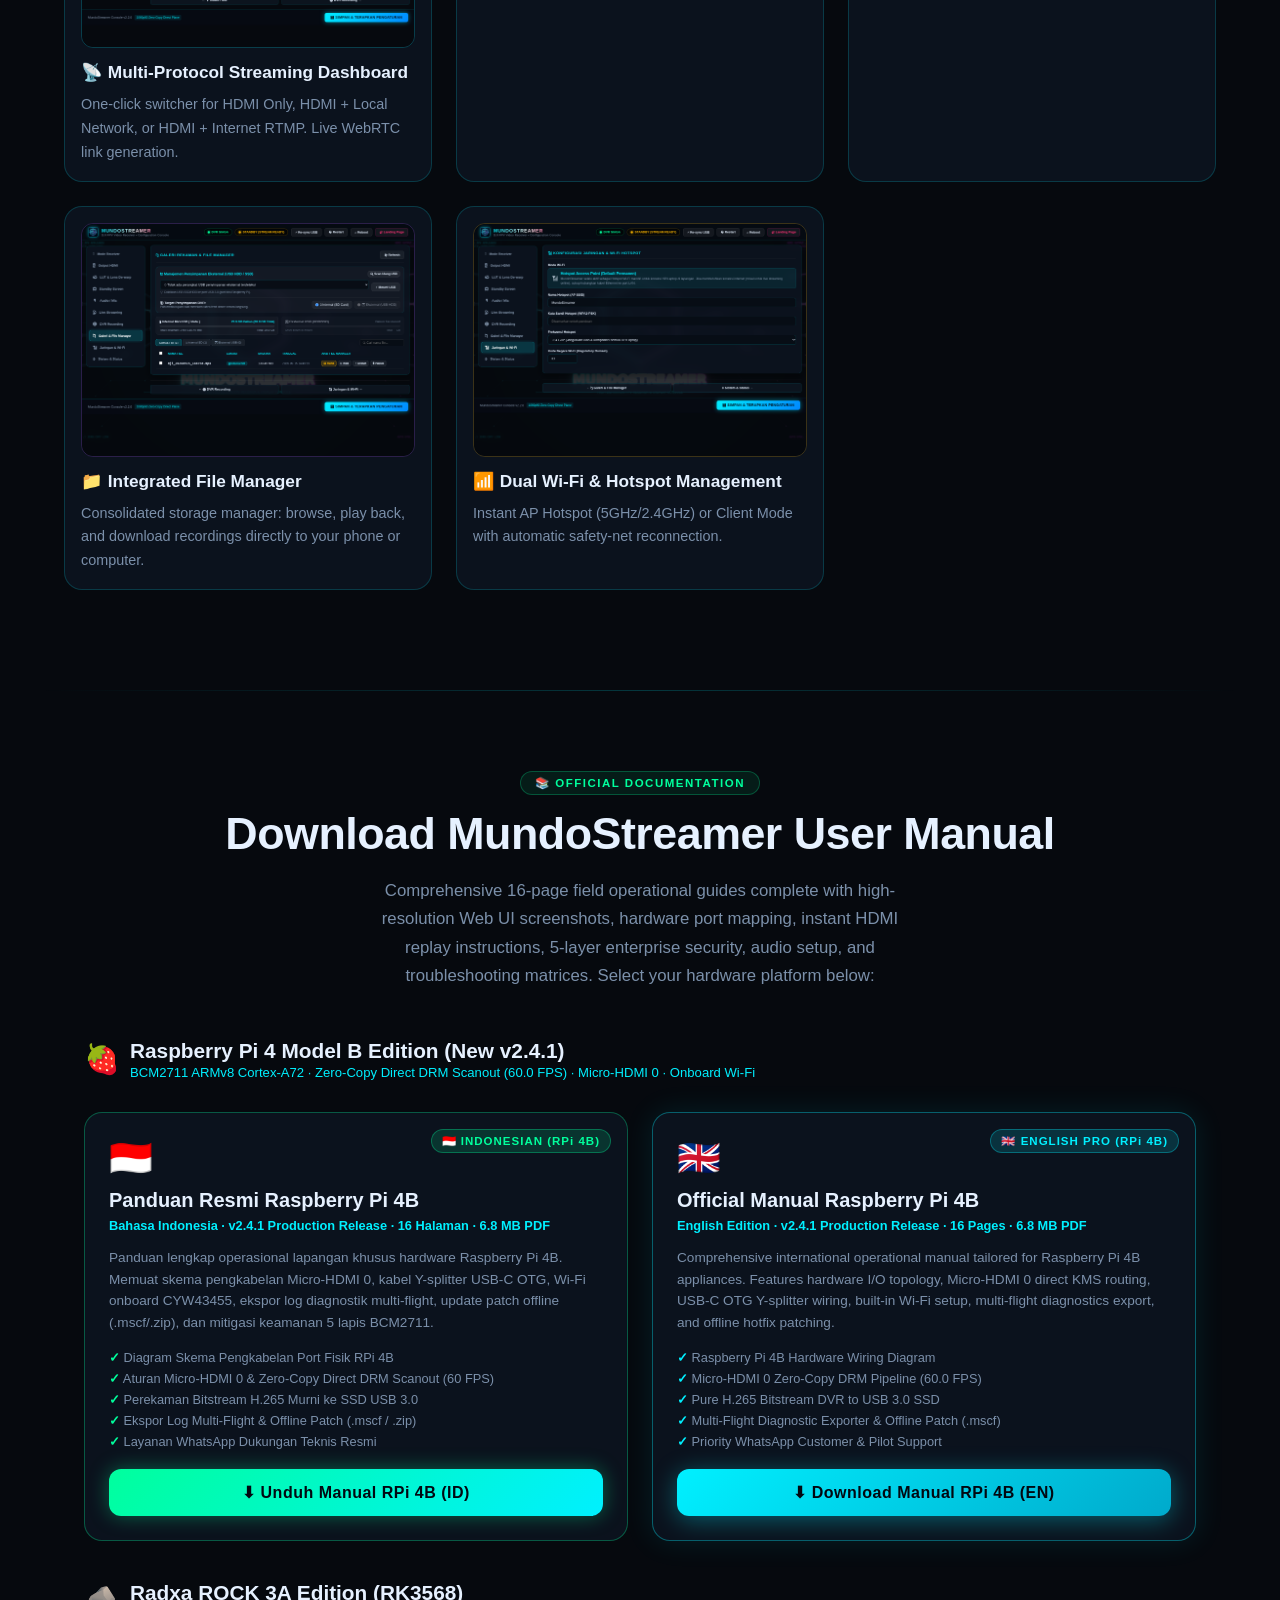
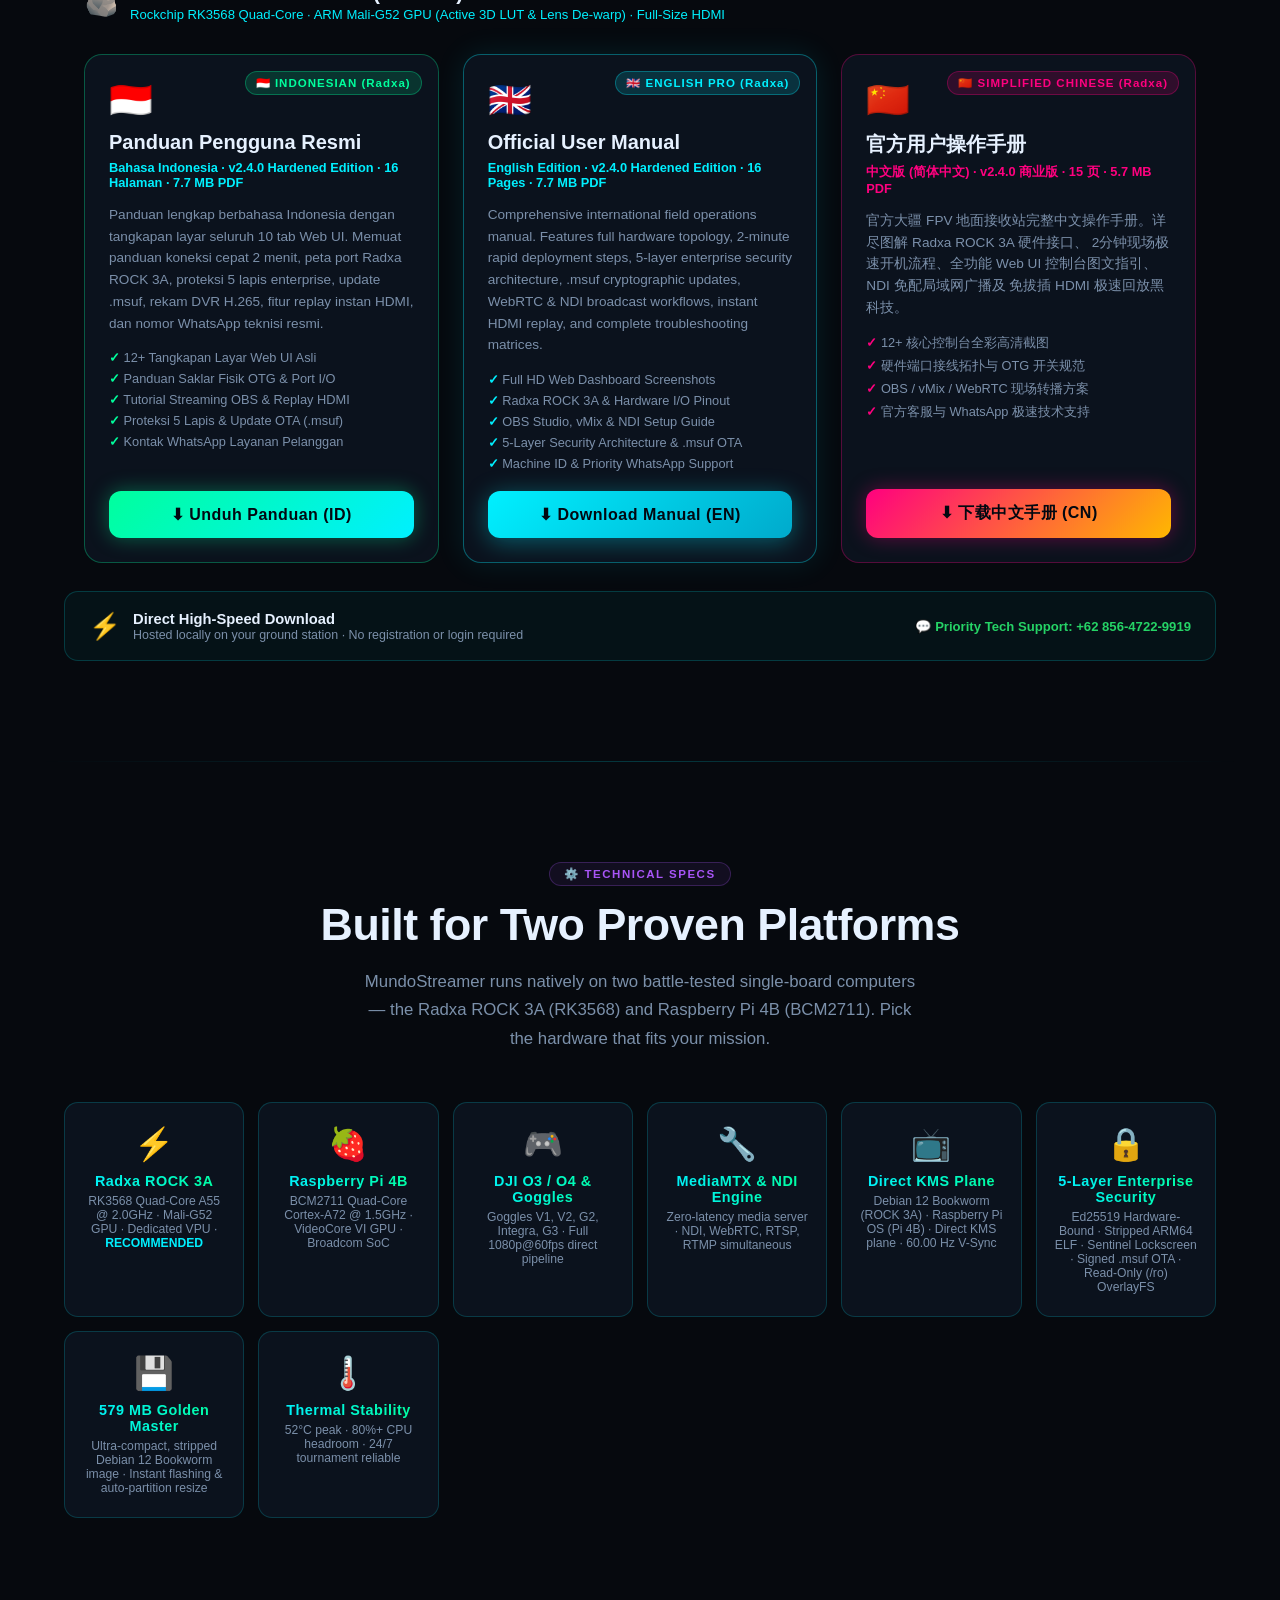
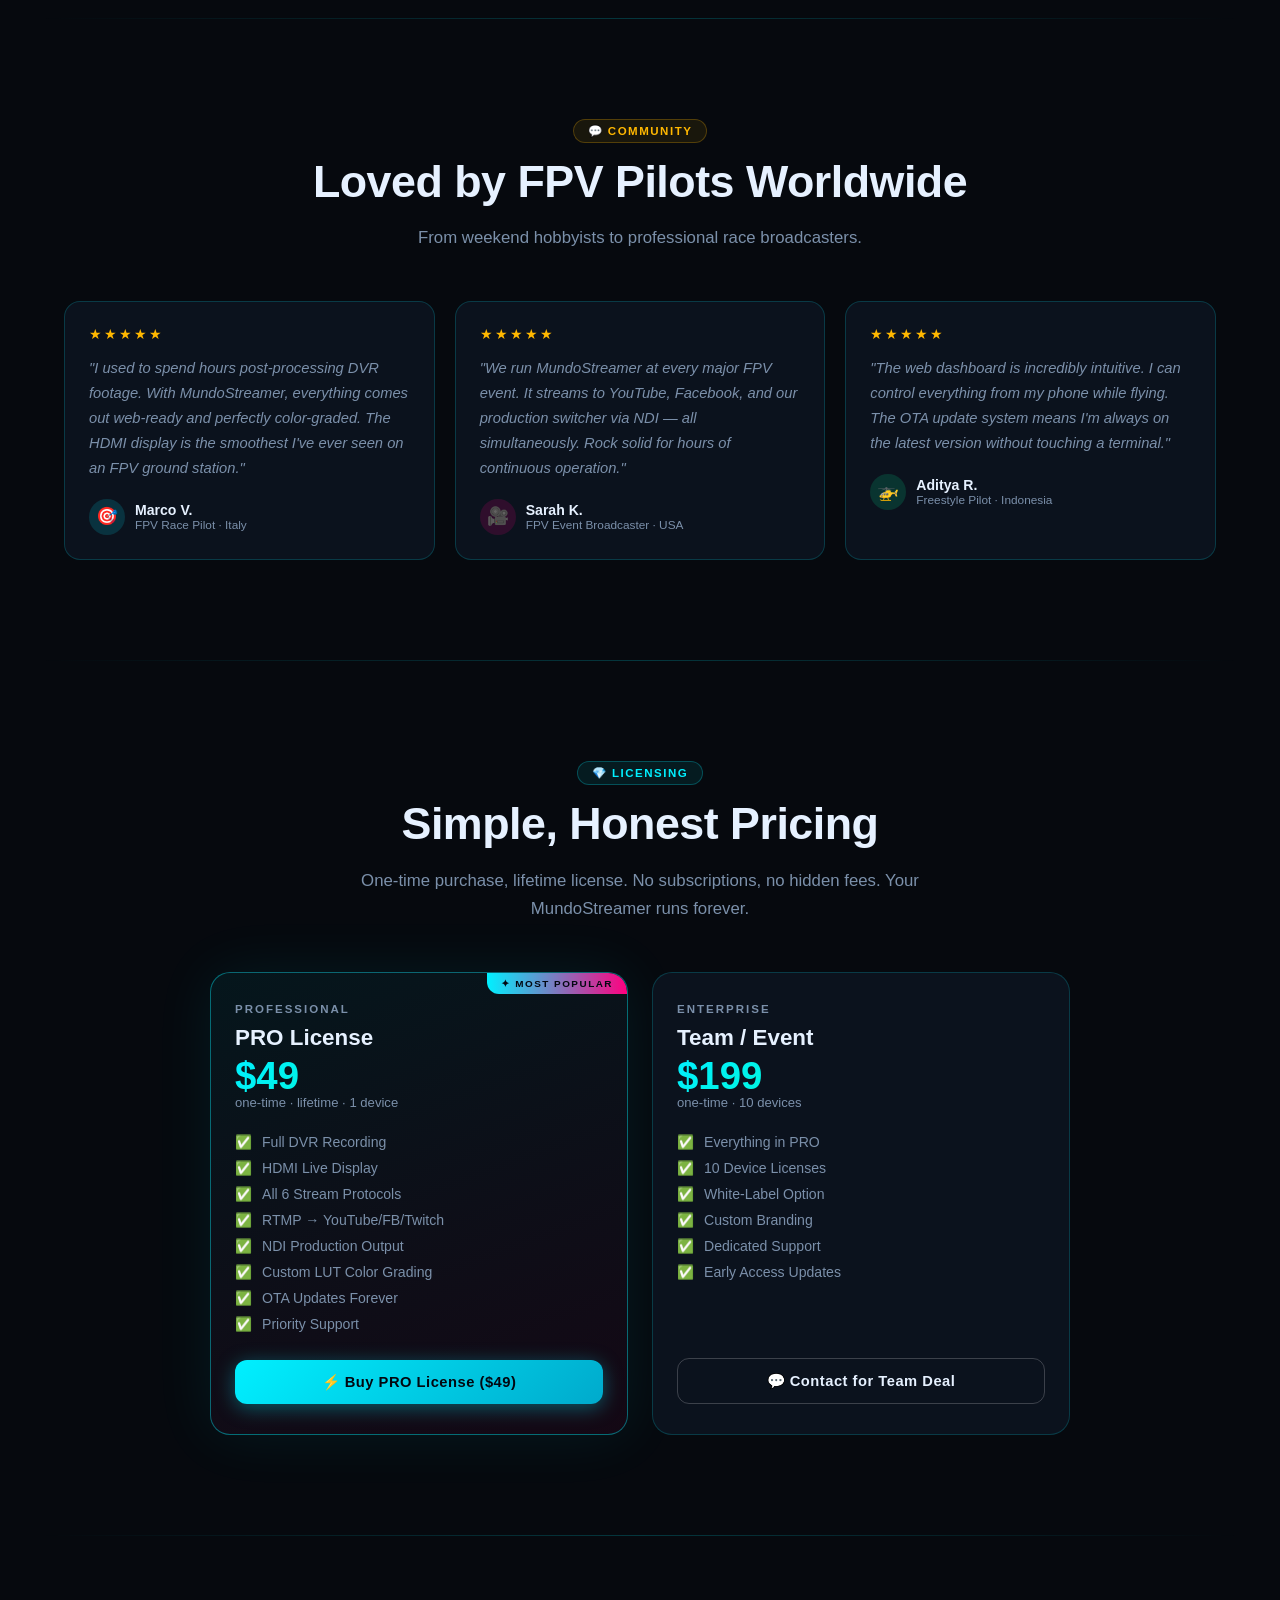
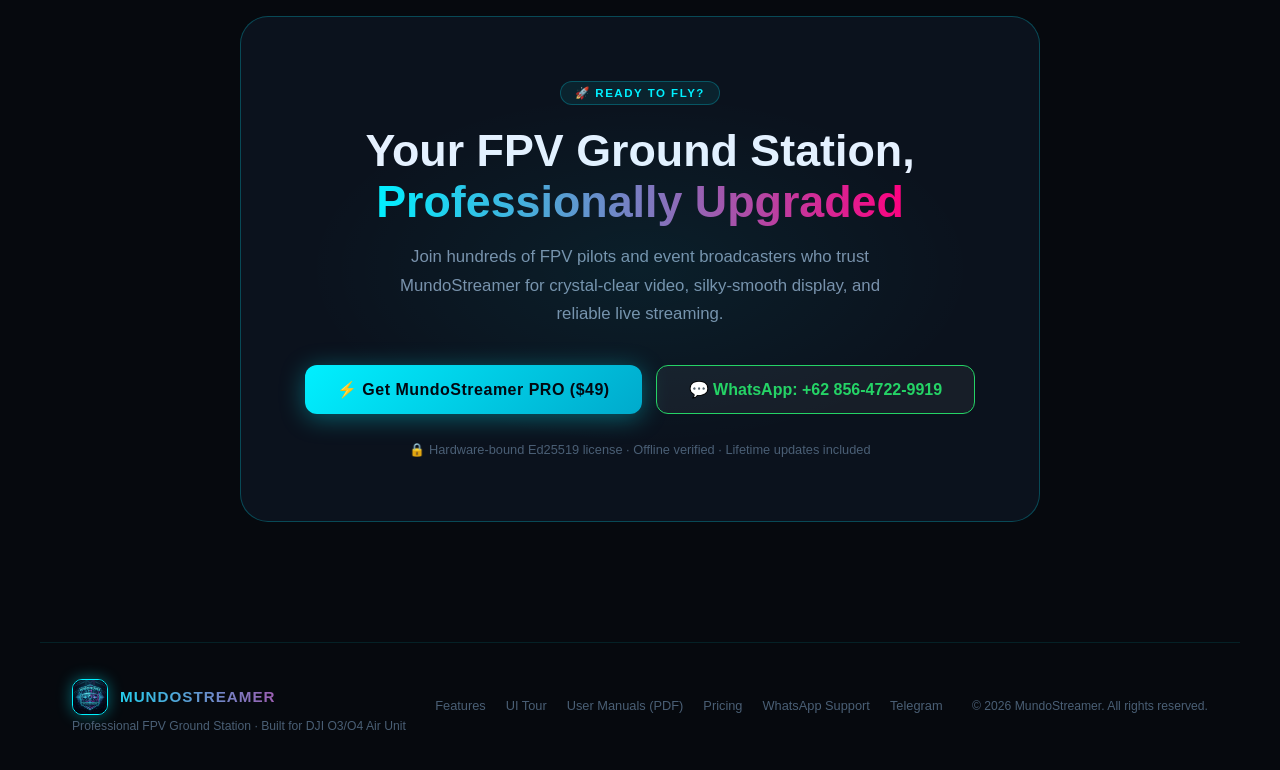
==== commit ac80d7d9: "Add official Raspberry Pi 4B User Manuals (ID & EN) and download cards" ====
--- a/mundostreamer-promo.html
+++ b/mundostreamer-promo.html
@@ -1683,97 +1683,179 @@
     <div class="section-badge badge-green">📚 Official Documentation</div>
     <h2 class="section-title">Download MundoStreamer User Manual</h2>
     <p class="section-desc">
-      Comprehensive 16-page field operational guide complete with high-resolution Web UI screenshots,
+      Comprehensive 16-page field operational guides complete with high-resolution Web UI screenshots,
       hardware port mapping, instant HDMI replay instructions, 5-layer enterprise security, audio setup, and troubleshooting matrices.
-      Available in 3 languages.
+      Select your hardware platform below:
     </p>
   </div>
 
-  <div class="manuals-grid">
-    <!-- Indonesian Card -->
-    <div class="feat-card manual-card green reveal reveal-delay-1" style="border:1px solid rgba(0,255,157,0.3);">
-      <div class="manual-lang-badge" style="background:rgba(0,255,157,0.15);color:var(--green);border:1px solid rgba(0,255,157,0.3);">
-        🇮🇩 INDONESIAN
-      </div>
+  <!-- Hardware Platform 1: Raspberry Pi 4 Model B (NEW v2.4.1) -->
+  <div style="max-width:1200px;margin:30px auto 10px auto;padding:0 20px;">
+    <div style="display:flex;align-items:center;gap:10px;margin-bottom:15px;">
+      <span style="font-size:1.8rem;">🍓</span>
       <div>
-        <div style="font-size:2.2rem;margin-bottom:10px;">🇮🇩</div>
-        <div class="feat-title" style="font-size:1.25rem;margin-bottom:6px;">Panduan Pengguna Resmi</div>
-        <div style="font-size:0.8rem;color:var(--cyan);font-weight:700;margin-bottom:14px;">
-          Bahasa Indonesia · v2.4.0 Hardened Edition · 16 Halaman · 7.7 MB PDF
+        <h3 style="margin:0;font-size:1.3rem;color:var(--text-main);font-weight:800;">Raspberry Pi 4 Model B Edition (New v2.4.1)</h3>
+        <p style="margin:2px 0 0 0;font-size:0.82rem;color:var(--cyan);">BCM2711 ARMv8 Cortex-A72 · Zero-Copy Direct DRM Scanout (60.0 FPS) · Micro-HDMI 0 · Onboard Wi-Fi</p>
+      </div>
+    </div>
+
+    <div class="manuals-grid" style="grid-template-columns:repeat(auto-fit, minmax(320px, 1fr));gap:24px;margin-bottom:40px;">
+      <!-- RPi 4B Indonesian Card -->
+      <div class="feat-card manual-card green reveal reveal-delay-1" style="border:1px solid rgba(0,255,157,0.3);">
+        <div class="manual-lang-badge" style="background:rgba(0,255,157,0.15);color:var(--green);border:1px solid rgba(0,255,157,0.3);">
+          🇮🇩 INDONESIAN (RPi 4B)
         </div>
-        <p class="feat-desc" style="font-size:0.85rem;line-height:1.6;margin-bottom:16px;">
-          Panduan lengkap berbahasa Indonesia dengan tangkapan layar seluruh 10 tab Web UI.
-          Memuat panduan koneksi cepat 2 menit, peta port Radxa ROCK 3A, proteksi 5 lapis enterprise,
-          update .msuf, rekam DVR H.265, fitur replay instan HDMI, dan nomor WhatsApp teknisi resmi.
-        </p>
-        <ul style="list-style:none;padding:0;margin:0 0 20px 0;display:flex;flex-direction:column;gap:6px;font-size:0.8rem;color:var(--text-muted);">
-          <li><span style="color:var(--green);font-weight:bold;">✓</span> 12+ Tangkapan Layar Web UI Asli</li>
-          <li><span style="color:var(--green);font-weight:bold;">✓</span> Panduan Saklar Fisik OTG &amp; Port I/O</li>
-          <li><span style="color:var(--green);font-weight:bold;">✓</span> Tutorial Streaming OBS &amp; Replay HDMI</li>
-          <li><span style="color:var(--green);font-weight:bold;">✓</span> Proteksi 5 Lapis &amp; Update OTA (.msuf)</li>
-          <li><span style="color:var(--green);font-weight:bold;">✓</span> Kontak WhatsApp Layanan Pelanggan</li>
-        </ul>
-      </div>
-      <a href="downloads/MundoStreamer_User_Manual_ID.pdf" download="MundoStreamer_User_Manual_ID.pdf" class="btn-primary" style="text-align:center;text-decoration:none;display:block;background:linear-gradient(135deg,var(--green),var(--cyan));box-shadow:0 0 20px rgba(0,255,157,0.35);">
-        ⬇ Unduh Panduan (ID)
-      </a>
-    </div>
-
-    <!-- English Card -->
-    <div class="feat-card manual-card cyan reveal reveal-delay-2" style="border:1px solid rgba(0,240,255,0.35);box-shadow:0 0 30px rgba(0,240,255,0.1);">
-      <div class="manual-lang-badge" style="background:rgba(0,240,255,0.15);color:var(--cyan);border:1px solid rgba(0,240,255,0.3);">
-        🇬🇧 ENGLISH PRO
-      </div>
+        <div>
+          <div style="font-size:2.2rem;margin-bottom:10px;">🇮🇩</div>
+          <div class="feat-title" style="font-size:1.25rem;margin-bottom:6px;">Panduan Resmi Raspberry Pi 4B</div>
+          <div style="font-size:0.8rem;color:var(--cyan);font-weight:700;margin-bottom:14px;">
+            Bahasa Indonesia · v2.4.1 Production Release · 16 Halaman · 6.8 MB PDF
+          </div>
+          <p class="feat-desc" style="font-size:0.85rem;line-height:1.6;margin-bottom:16px;">
+            Panduan lengkap operasional lapangan khusus hardware Raspberry Pi 4B. Memuat skema pengkabelan Micro-HDMI 0,
+            kabel Y-splitter USB-C OTG, Wi-Fi onboard CYW43455, ekspor log diagnostik multi-flight,
+            update patch offline (.mscf/.zip), dan mitigasi keamanan 5 lapis BCM2711.
+          </p>
+          <ul style="list-style:none;padding:0;margin:0 0 20px 0;display:flex;flex-direction:column;gap:6px;font-size:0.8rem;color:var(--text-muted);">
+            <li><span style="color:var(--green);font-weight:bold;">✓</span> Diagram Skema Pengkabelan Port Fisik RPi 4B</li>
+            <li><span style="color:var(--green);font-weight:bold;">✓</span> Aturan Micro-HDMI 0 &amp; Zero-Copy Direct DRM Scanout (60 FPS)</li>
+            <li><span style="color:var(--green);font-weight:bold;">✓</span> Perekaman Bitstream H.265 Murni ke SSD USB 3.0</li>
+            <li><span style="color:var(--green);font-weight:bold;">✓</span> Ekspor Log Multi-Flight &amp; Offline Patch (.mscf / .zip)</li>
+            <li><span style="color:var(--green);font-weight:bold;">✓</span> Layanan WhatsApp Dukungan Teknis Resmi</li>
+          </ul>
+        </div>
+        <a href="downloads/MundoStreamer_User_Manual_RPi4B_ID.pdf" download="MundoStreamer_User_Manual_RPi4B_ID.pdf" class="btn-primary" style="text-align:center;text-decoration:none;display:block;background:linear-gradient(135deg,var(--green),var(--cyan));box-shadow:0 0 20px rgba(0,255,157,0.35);">
+          ⬇ Unduh Manual RPi 4B (ID)
+        </a>
+      </div>
+
+      <!-- RPi 4B English Card -->
+      <div class="feat-card manual-card cyan reveal reveal-delay-2" style="border:1px solid rgba(0,240,255,0.35);box-shadow:0 0 30px rgba(0,240,255,0.1);">
+        <div class="manual-lang-badge" style="background:rgba(0,240,255,0.15);color:var(--cyan);border:1px solid rgba(0,240,255,0.3);">
+          🇬🇧 ENGLISH PRO (RPi 4B)
+        </div>
+        <div>
+          <div style="font-size:2.2rem;margin-bottom:10px;">🇬🇧</div>
+          <div class="feat-title" style="font-size:1.25rem;margin-bottom:6px;">Official Manual Raspberry Pi 4B</div>
+          <div style="font-size:0.8rem;color:var(--cyan);font-weight:700;margin-bottom:14px;">
+            English Edition · v2.4.1 Production Release · 16 Pages · 6.8 MB PDF
+          </div>
+          <p class="feat-desc" style="font-size:0.85rem;line-height:1.6;margin-bottom:16px;">
+            Comprehensive international operational manual tailored for Raspberry Pi 4B appliances.
+            Features hardware I/O topology, Micro-HDMI 0 direct KMS routing, USB-C OTG Y-splitter wiring,
+            built-in Wi-Fi setup, multi-flight diagnostics export, and offline hotfix patching.
+          </p>
+          <ul style="list-style:none;padding:0;margin:0 0 20px 0;display:flex;flex-direction:column;gap:6px;font-size:0.8rem;color:var(--text-muted);">
+            <li><span style="color:var(--cyan);font-weight:bold;">✓</span> Raspberry Pi 4B Hardware Wiring Diagram</li>
+            <li><span style="color:var(--cyan);font-weight:bold;">✓</span> Micro-HDMI 0 Zero-Copy DRM Pipeline (60.0 FPS)</li>
+            <li><span style="color:var(--cyan);font-weight:bold;">✓</span> Pure H.265 Bitstream DVR to USB 3.0 SSD</li>
+            <li><span style="color:var(--cyan);font-weight:bold;">✓</span> Multi-Flight Diagnostic Exporter &amp; Offline Patch (.mscf)</li>
+            <li><span style="color:var(--cyan);font-weight:bold;">✓</span> Priority WhatsApp Customer &amp; Pilot Support</li>
+          </ul>
+        </div>
+        <a href="downloads/MundoStreamer_User_Manual_RPi4B_EN.pdf" download="MundoStreamer_User_Manual_RPi4B_EN.pdf" class="btn-primary" style="text-align:center;text-decoration:none;display:block;">
+          ⬇ Download Manual RPi 4B (EN)
+        </a>
+      </div>
+    </div>
+  </div>
+
+  <!-- Hardware Platform 2: Radxa ROCK 3A (RK3568) -->
+  <div style="max-width:1200px;margin:20px auto 10px auto;padding:0 20px;">
+    <div style="display:flex;align-items:center;gap:10px;margin-bottom:15px;">
+      <span style="font-size:1.8rem;">🪨</span>
       <div>
-        <div style="font-size:2.2rem;margin-bottom:10px;">🇬🇧</div>
-        <div class="feat-title" style="font-size:1.25rem;margin-bottom:6px;">Official User Manual</div>
-        <div style="font-size:0.8rem;color:var(--cyan);font-weight:700;margin-bottom:14px;">
-          English Edition · v2.4.0 Hardened Edition · 16 Pages · 7.7 MB PDF
+        <h3 style="margin:0;font-size:1.3rem;color:var(--text-main);font-weight:800;">Radxa ROCK 3A Edition (RK3568)</h3>
+        <p style="margin:2px 0 0 0;font-size:0.82rem;color:var(--cyan);">Rockchip RK3568 Quad-Core · ARM Mali-G52 GPU (Active 3D LUT &amp; Lens De-warp) · Full-Size HDMI</p>
+      </div>
+    </div>
+
+    <div class="manuals-grid">
+      <!-- Indonesian Card -->
+      <div class="feat-card manual-card green reveal reveal-delay-1" style="border:1px solid rgba(0,255,157,0.3);">
+        <div class="manual-lang-badge" style="background:rgba(0,255,157,0.15);color:var(--green);border:1px solid rgba(0,255,157,0.3);">
+          🇮🇩 INDONESIAN (Radxa)
         </div>
-        <p class="feat-desc" style="font-size:0.85rem;line-height:1.6;margin-bottom:16px;">
-          Comprehensive international field operations manual. Features full hardware topology,
-          2-minute rapid deployment steps, 5-layer enterprise security architecture, .msuf cryptographic updates,
-          WebRTC &amp; NDI broadcast workflows, instant HDMI replay, and complete troubleshooting matrices.
-        </p>
-        <ul style="list-style:none;padding:0;margin:0 0 20px 0;display:flex;flex-direction:column;gap:6px;font-size:0.8rem;color:var(--text-muted);">
-          <li><span style="color:var(--cyan);font-weight:bold;">✓</span> Full HD Web Dashboard Screenshots</li>
-          <li><span style="color:var(--cyan);font-weight:bold;">✓</span> Radxa ROCK 3A &amp; Hardware I/O Pinout</li>
-          <li><span style="color:var(--cyan);font-weight:bold;">✓</span> OBS Studio, vMix &amp; NDI Setup Guide</li>
-          <li><span style="color:var(--cyan);font-weight:bold;">✓</span> 5-Layer Security Architecture &amp; .msuf OTA</li>
-          <li><span style="color:var(--cyan);font-weight:bold;">✓</span> Machine ID &amp; Priority WhatsApp Support</li>
-        </ul>
-      </div>
-      <a href="downloads/MundoStreamer_User_Manual_EN.pdf" download="MundoStreamer_User_Manual_EN.pdf" class="btn-primary" style="text-align:center;text-decoration:none;display:block;">
-        ⬇ Download Manual (EN)
-      </a>
-    </div>
-
-    <!-- Chinese Card -->
-    <div class="feat-card manual-card magenta reveal reveal-delay-3" style="border:1px solid rgba(255,0,127,0.3);">
-      <div class="manual-lang-badge" style="background:rgba(255,0,127,0.15);color:var(--magenta);border:1px solid rgba(255,0,127,0.3);">
-        🇨🇳 SIMPLIFIED CHINESE
-      </div>
-      <div>
-        <div style="font-size:2.2rem;margin-bottom:10px;">🇨🇳</div>
-        <div class="feat-title" style="font-size:1.25rem;margin-bottom:6px;">官方用户操作手册</div>
-        <div style="font-size:0.8rem;color:var(--magenta);font-weight:700;margin-bottom:14px;">
-          中文版 (简体中文) · v2.4.0 商业版 · 15 页 · 5.7 MB PDF
+        <div>
+          <div style="font-size:2.2rem;margin-bottom:10px;">🇮🇩</div>
+          <div class="feat-title" style="font-size:1.25rem;margin-bottom:6px;">Panduan Pengguna Resmi</div>
+          <div style="font-size:0.8rem;color:var(--cyan);font-weight:700;margin-bottom:14px;">
+            Bahasa Indonesia · v2.4.0 Hardened Edition · 16 Halaman · 7.7 MB PDF
+          </div>
+          <p class="feat-desc" style="font-size:0.85rem;line-height:1.6;margin-bottom:16px;">
+            Panduan lengkap berbahasa Indonesia dengan tangkapan layar seluruh 10 tab Web UI.
+            Memuat panduan koneksi cepat 2 menit, peta port Radxa ROCK 3A, proteksi 5 lapis enterprise,
+            update .msuf, rekam DVR H.265, fitur replay instan HDMI, dan nomor WhatsApp teknisi resmi.
+          </p>
+          <ul style="list-style:none;padding:0;margin:0 0 20px 0;display:flex;flex-direction:column;gap:6px;font-size:0.8rem;color:var(--text-muted);">
+            <li><span style="color:var(--green);font-weight:bold;">✓</span> 12+ Tangkapan Layar Web UI Asli</li>
+            <li><span style="color:var(--green);font-weight:bold;">✓</span> Panduan Saklar Fisik OTG &amp; Port I/O</li>
+            <li><span style="color:var(--green);font-weight:bold;">✓</span> Tutorial Streaming OBS &amp; Replay HDMI</li>
+            <li><span style="color:var(--green);font-weight:bold;">✓</span> Proteksi 5 Lapis &amp; Update OTA (.msuf)</li>
+            <li><span style="color:var(--green);font-weight:bold;">✓</span> Kontak WhatsApp Layanan Pelanggan</li>
+          </ul>
         </div>
-        <p class="feat-desc" style="font-size:0.85rem;line-height:1.6;margin-bottom:16px;">
-          官方大疆 FPV 地面接收站完整中文操作手册。详尽图解 Radxa ROCK 3A 硬件接口、
-          2分钟现场极速开机流程、全功能 Web UI 控制台图文指引、NDI 免配局域网广播及
-          免拔插 HDMI 极速回放黑科技。
-        </p>
-        <ul style="list-style:none;padding:0;margin:0 0 20px 0;display:flex;flex-direction:column;gap:6px;font-size:0.8rem;color:var(--text-muted);">
-          <li><span style="color:var(--magenta);font-weight:bold;">✓</span> 12+ 核心控制台全彩高清截图</li>
-          <li><span style="color:var(--magenta);font-weight:bold;">✓</span> 硬件端口接线拓扑与 OTG 开关规范</li>
-          <li><span style="color:var(--magenta);font-weight:bold;">✓</span> OBS / vMix / WebRTC 现场转播方案</li>
-          <li><span style="color:var(--magenta);font-weight:bold;">✓</span> 官方客服与 WhatsApp 极速技术支持</li>
-        </ul>
-      </div>
-      <a href="downloads/MundoStreamer_User_Manual_CN.pdf" download="MundoStreamer_User_Manual_CN.pdf" class="btn-primary" style="text-align:center;text-decoration:none;display:block;background:linear-gradient(135deg,var(--magenta),var(--amber));box-shadow:0 0 20px rgba(255,0,127,0.35);">
-        ⬇ 下载中文手册 (CN)
-      </a>
+        <a href="downloads/MundoStreamer_User_Manual_ID.pdf" download="MundoStreamer_User_Manual_ID.pdf" class="btn-primary" style="text-align:center;text-decoration:none;display:block;background:linear-gradient(135deg,var(--green),var(--cyan));box-shadow:0 0 20px rgba(0,255,157,0.35);">
+          ⬇ Unduh Panduan (ID)
+        </a>
+      </div>
+
+      <!-- English Card -->
+      <div class="feat-card manual-card cyan reveal reveal-delay-2" style="border:1px solid rgba(0,240,255,0.35);box-shadow:0 0 30px rgba(0,240,255,0.1);">
+        <div class="manual-lang-badge" style="background:rgba(0,240,255,0.15);color:var(--cyan);border:1px solid rgba(0,240,255,0.3);">
+          🇬🇧 ENGLISH PRO (Radxa)
+        </div>
+        <div>
+          <div style="font-size:2.2rem;margin-bottom:10px;">🇬🇧</div>
+          <div class="feat-title" style="font-size:1.25rem;margin-bottom:6px;">Official User Manual</div>
+          <div style="font-size:0.8rem;color:var(--cyan);font-weight:700;margin-bottom:14px;">
+            English Edition · v2.4.0 Hardened Edition · 16 Pages · 7.7 MB PDF
+          </div>
+          <p class="feat-desc" style="font-size:0.85rem;line-height:1.6;margin-bottom:16px;">
+            Comprehensive international field operations manual. Features full hardware topology,
+            2-minute rapid deployment steps, 5-layer enterprise security architecture, .msuf cryptographic updates,
+            WebRTC &amp; NDI broadcast workflows, instant HDMI replay, and complete troubleshooting matrices.
+          </p>
+          <ul style="list-style:none;padding:0;margin:0 0 20px 0;display:flex;flex-direction:column;gap:6px;font-size:0.8rem;color:var(--text-muted);">
+            <li><span style="color:var(--cyan);font-weight:bold;">✓</span> Full HD Web Dashboard Screenshots</li>
+            <li><span style="color:var(--cyan);font-weight:bold;">✓</span> Radxa ROCK 3A &amp; Hardware I/O Pinout</li>
+            <li><span style="color:var(--cyan);font-weight:bold;">✓</span> OBS Studio, vMix &amp; NDI Setup Guide</li>
+            <li><span style="color:var(--cyan);font-weight:bold;">✓</span> 5-Layer Security Architecture &amp; .msuf OTA</li>
+            <li><span style="color:var(--cyan);font-weight:bold;">✓</span> Machine ID &amp; Priority WhatsApp Support</li>
+          </ul>
+        </div>
+        <a href="downloads/MundoStreamer_User_Manual_EN.pdf" download="MundoStreamer_User_Manual_EN.pdf" class="btn-primary" style="text-align:center;text-decoration:none;display:block;">
+          ⬇ Download Manual (EN)
+        </a>
+      </div>
+
+      <!-- Chinese Card -->
+      <div class="feat-card manual-card magenta reveal reveal-delay-3" style="border:1px solid rgba(255,0,127,0.3);">
+        <div class="manual-lang-badge" style="background:rgba(255,0,127,0.15);color:var(--magenta);border:1px solid rgba(255,0,127,0.3);">
+          🇨🇳 SIMPLIFIED CHINESE (Radxa)
+        </div>
+        <div>
+          <div style="font-size:2.2rem;margin-bottom:10px;">🇨🇳</div>
+          <div class="feat-title" style="font-size:1.25rem;margin-bottom:6px;">官方用户操作手册</div>
+          <div style="font-size:0.8rem;color:var(--magenta);font-weight:700;margin-bottom:14px;">
+            中文版 (简体中文) · v2.4.0 商业版 · 15 页 · 5.7 MB PDF
+          </div>
+          <p class="feat-desc" style="font-size:0.85rem;line-height:1.6;margin-bottom:16px;">
+            官方大疆 FPV 地面接收站完整中文操作手册。详尽图解 Radxa ROCK 3A 硬件接口、
+            2分钟现场极速开机流程、全功能 Web UI 控制台图文指引、NDI 免配局域网广播及
+            免拔插 HDMI 极速回放黑科技。
+          </p>
+          <ul style="list-style:none;padding:0;margin:0 0 20px 0;display:flex;flex-direction:column;gap:6px;font-size:0.8rem;color:var(--text-muted);">
+            <li><span style="color:var(--magenta);font-weight:bold;">✓</span> 12+ 核心控制台全彩高清截图</li>
+            <li><span style="color:var(--magenta);font-weight:bold;">✓</span> 硬件端口接线拓扑与 OTG 开关规范</li>
+            <li><span style="color:var(--magenta);font-weight:bold;">✓</span> OBS / vMix / WebRTC 现场转播方案</li>
+            <li><span style="color:var(--magenta);font-weight:bold;">✓</span> 官方客服与 WhatsApp 极速技术支持</li>
+          </ul>
+        </div>
+        <a href="downloads/MundoStreamer_User_Manual_CN.pdf" download="MundoStreamer_User_Manual_CN.pdf" class="btn-primary" style="text-align:center;text-decoration:none;display:block;background:linear-gradient(135deg,var(--magenta),var(--amber));box-shadow:0 0 20px rgba(255,0,127,0.35);">
+          ⬇ 下载中文手册 (CN)
+        </a>
+      </div>
     </div>
   </div>
 
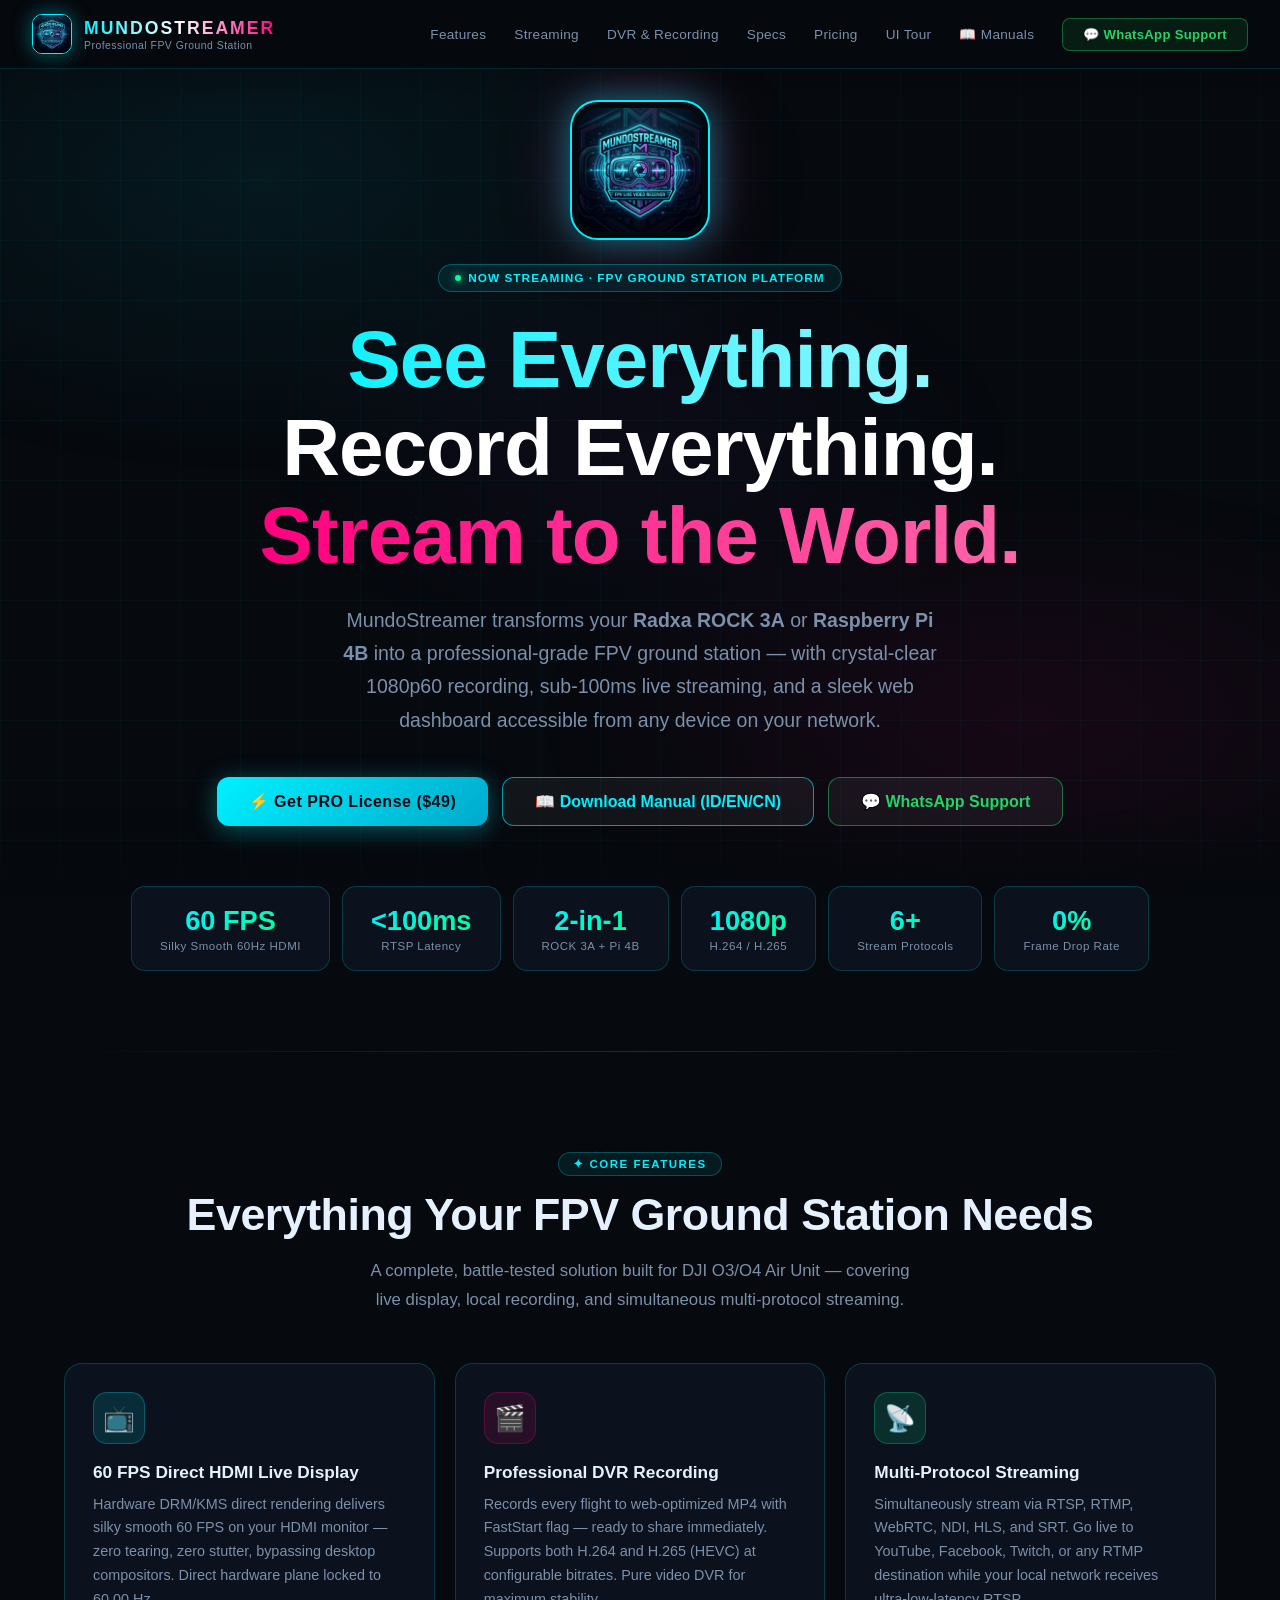
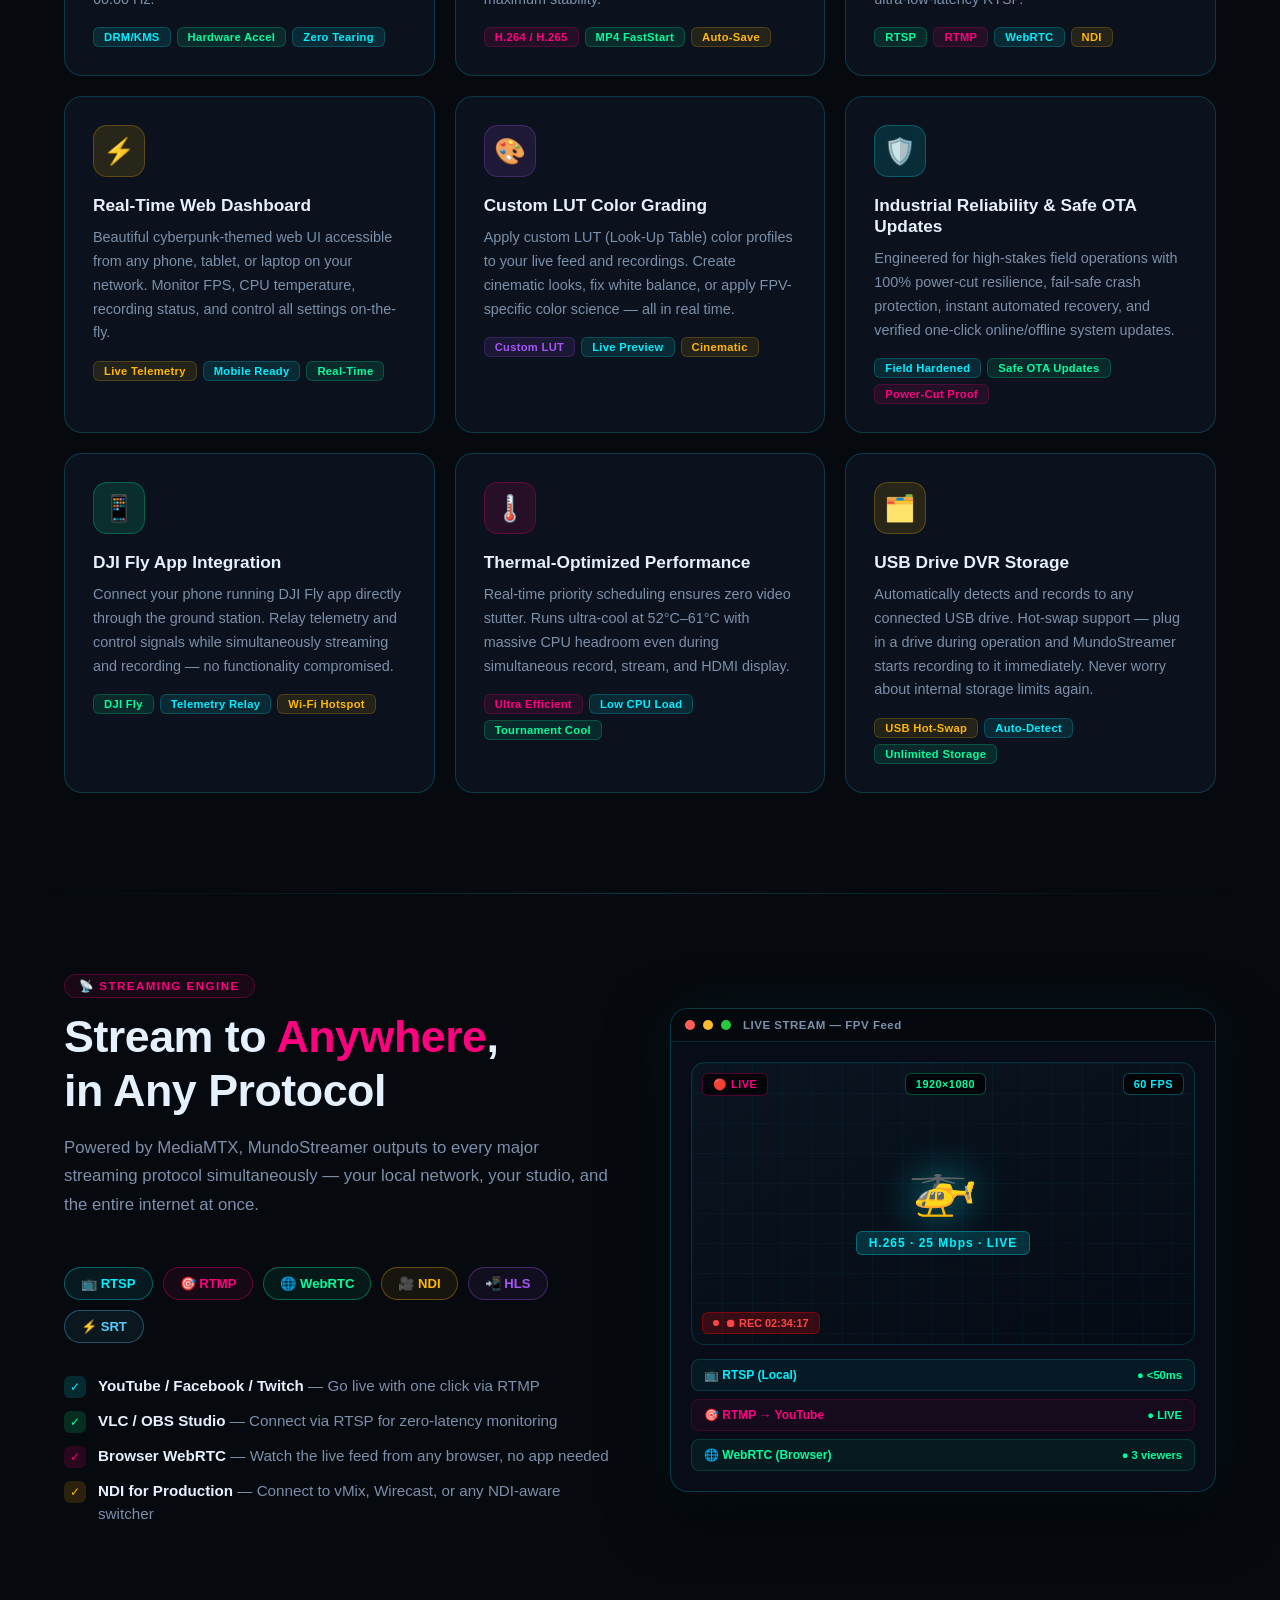
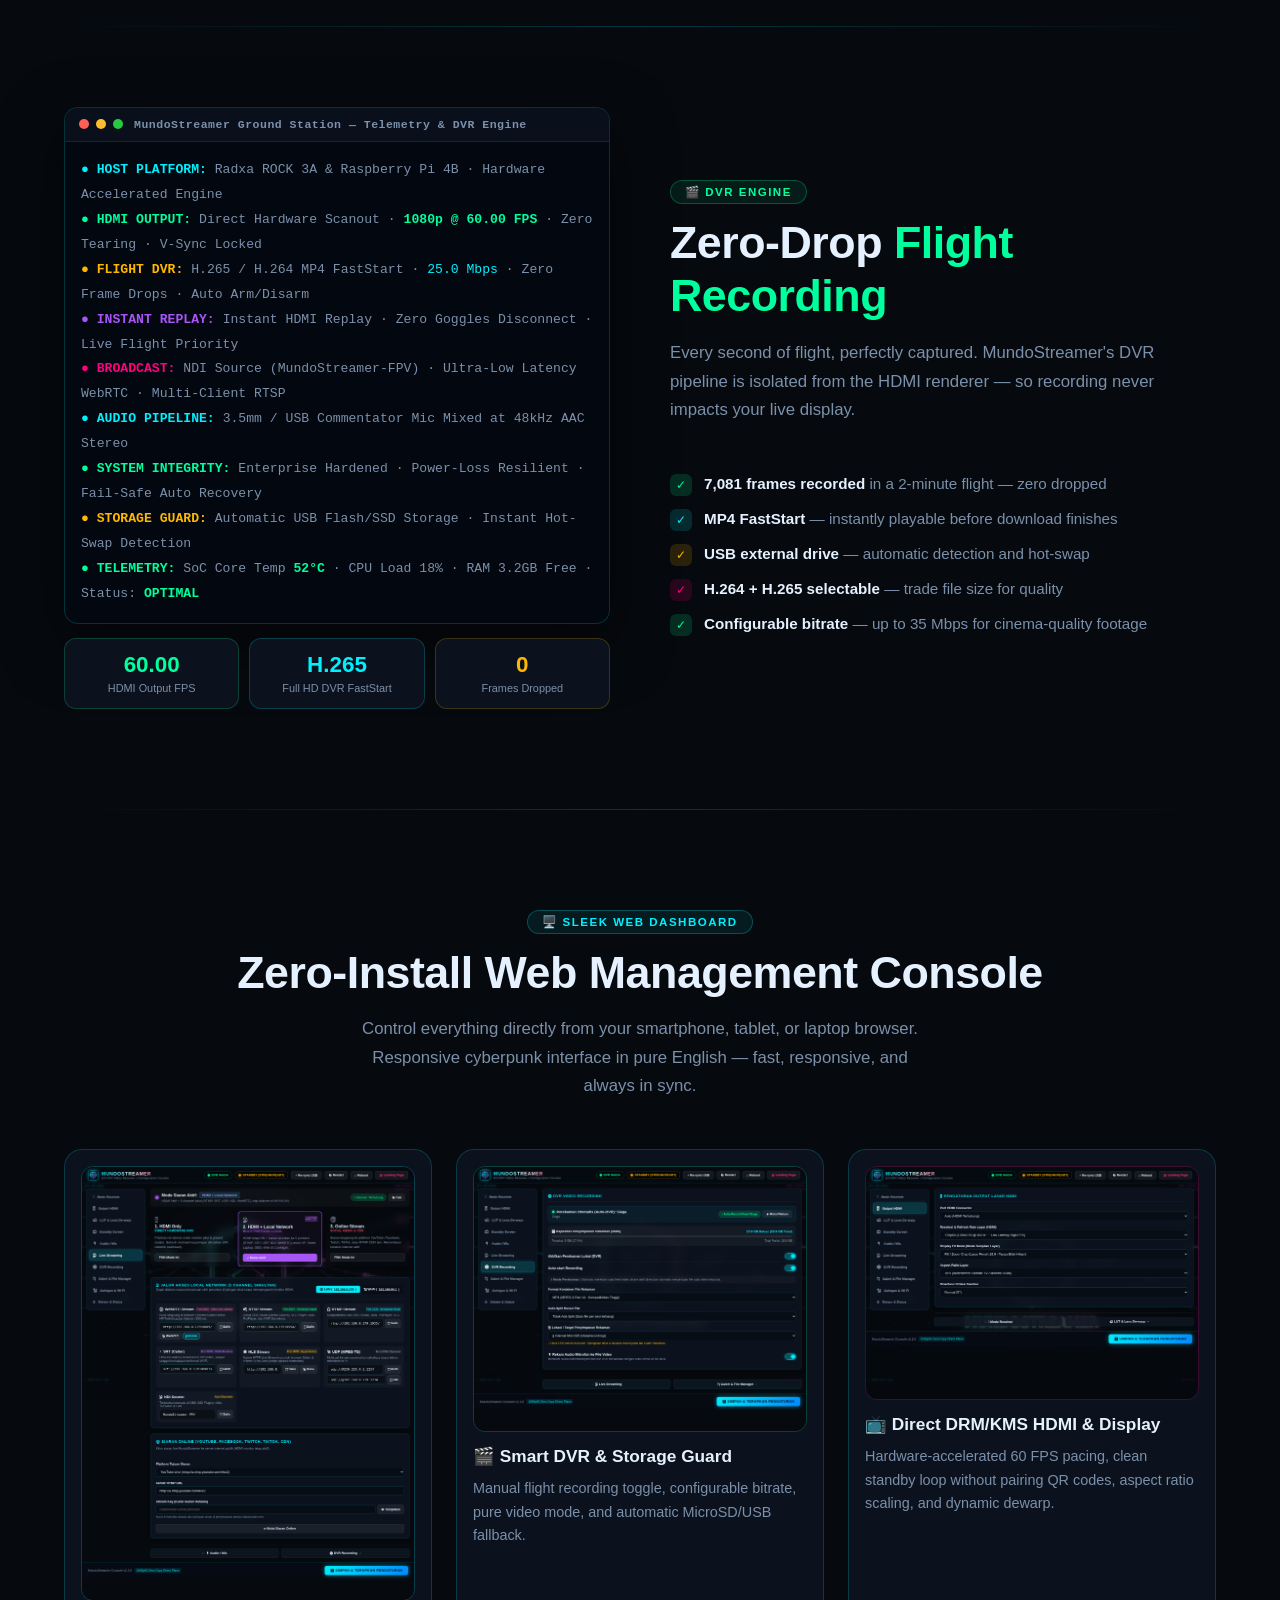
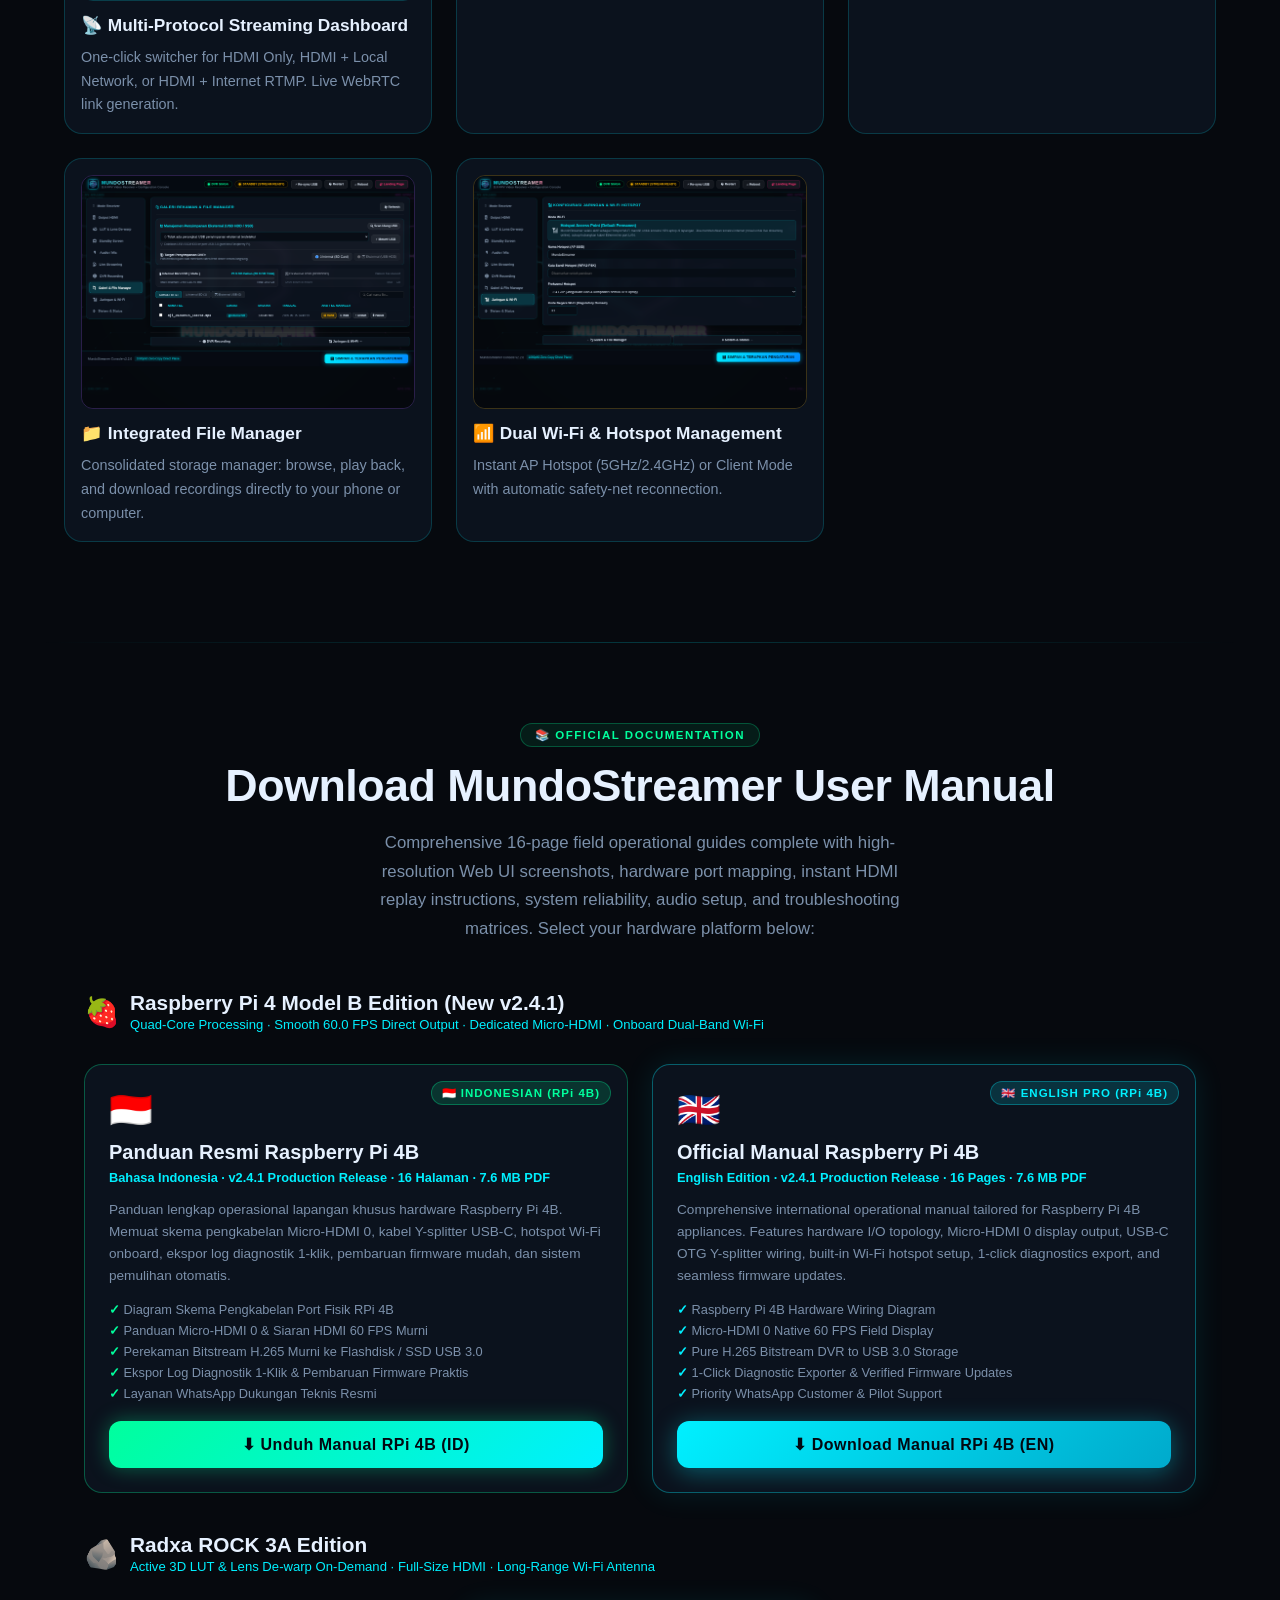
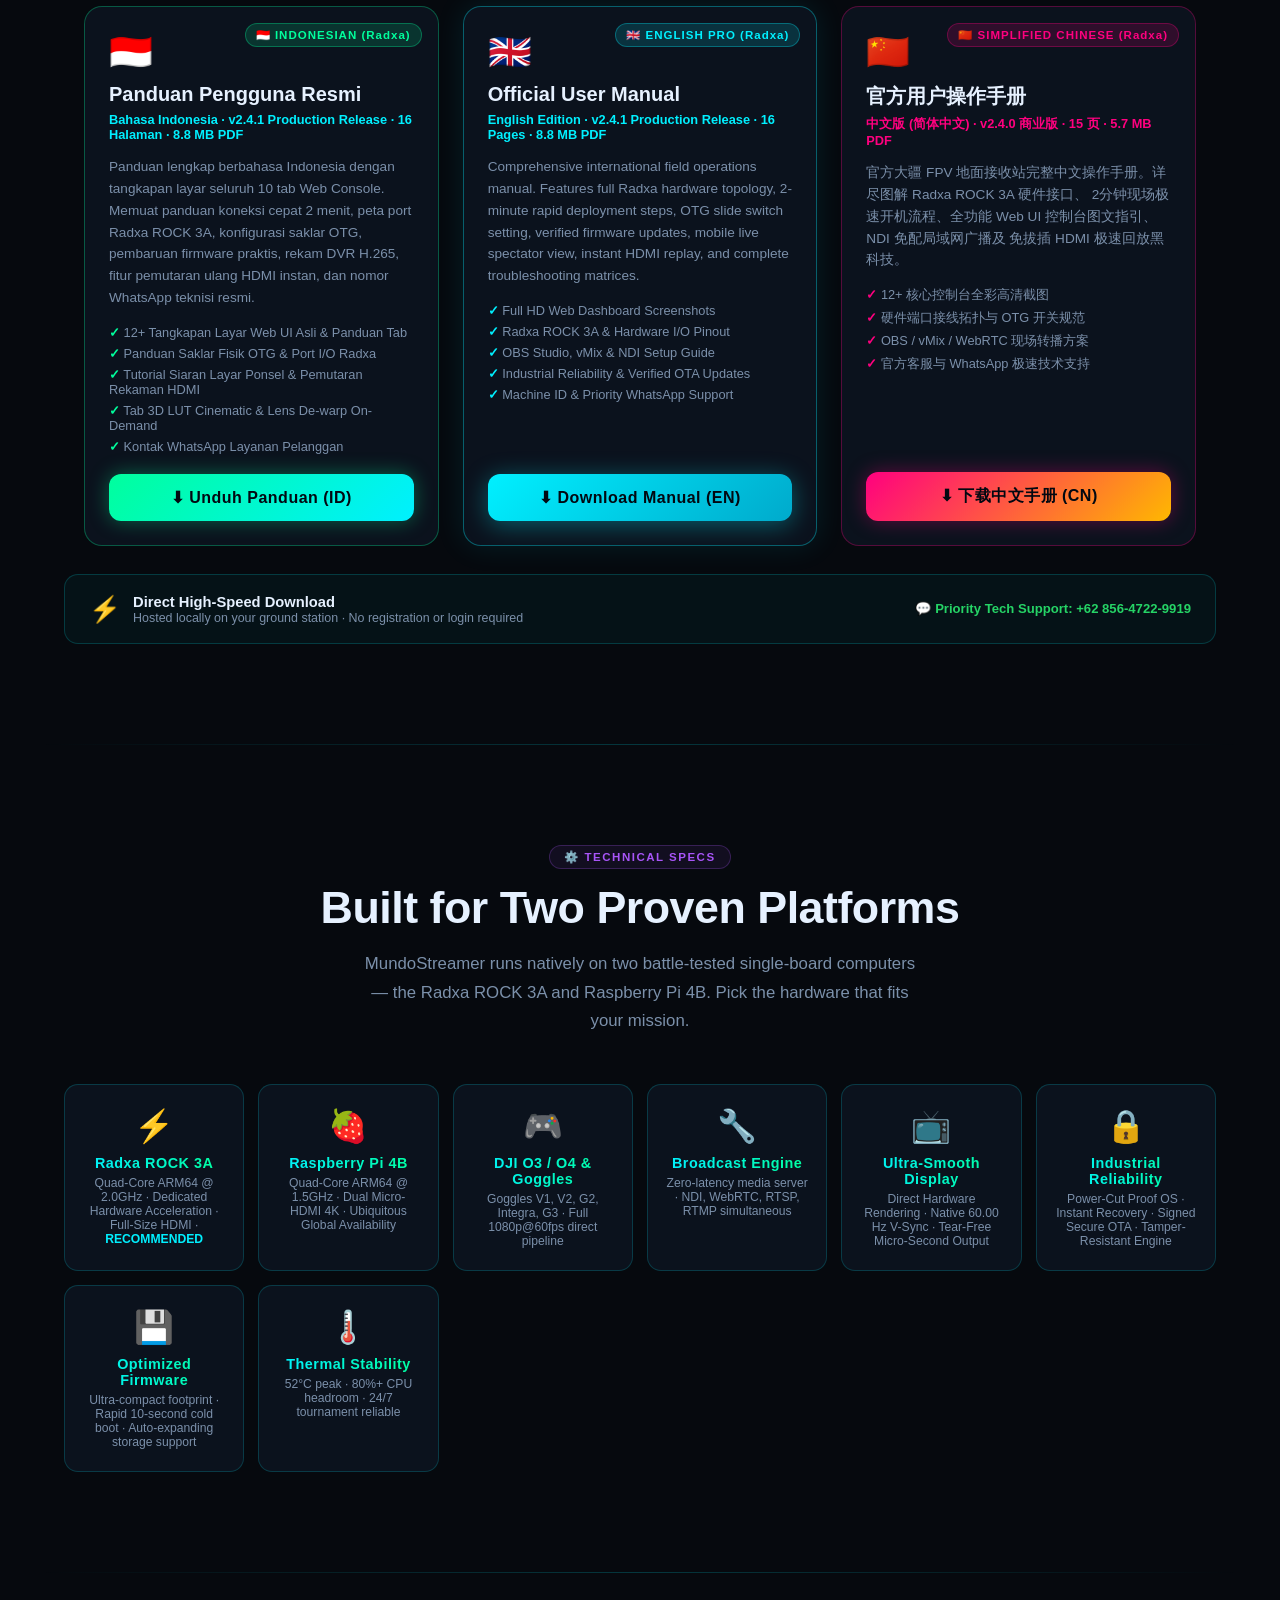
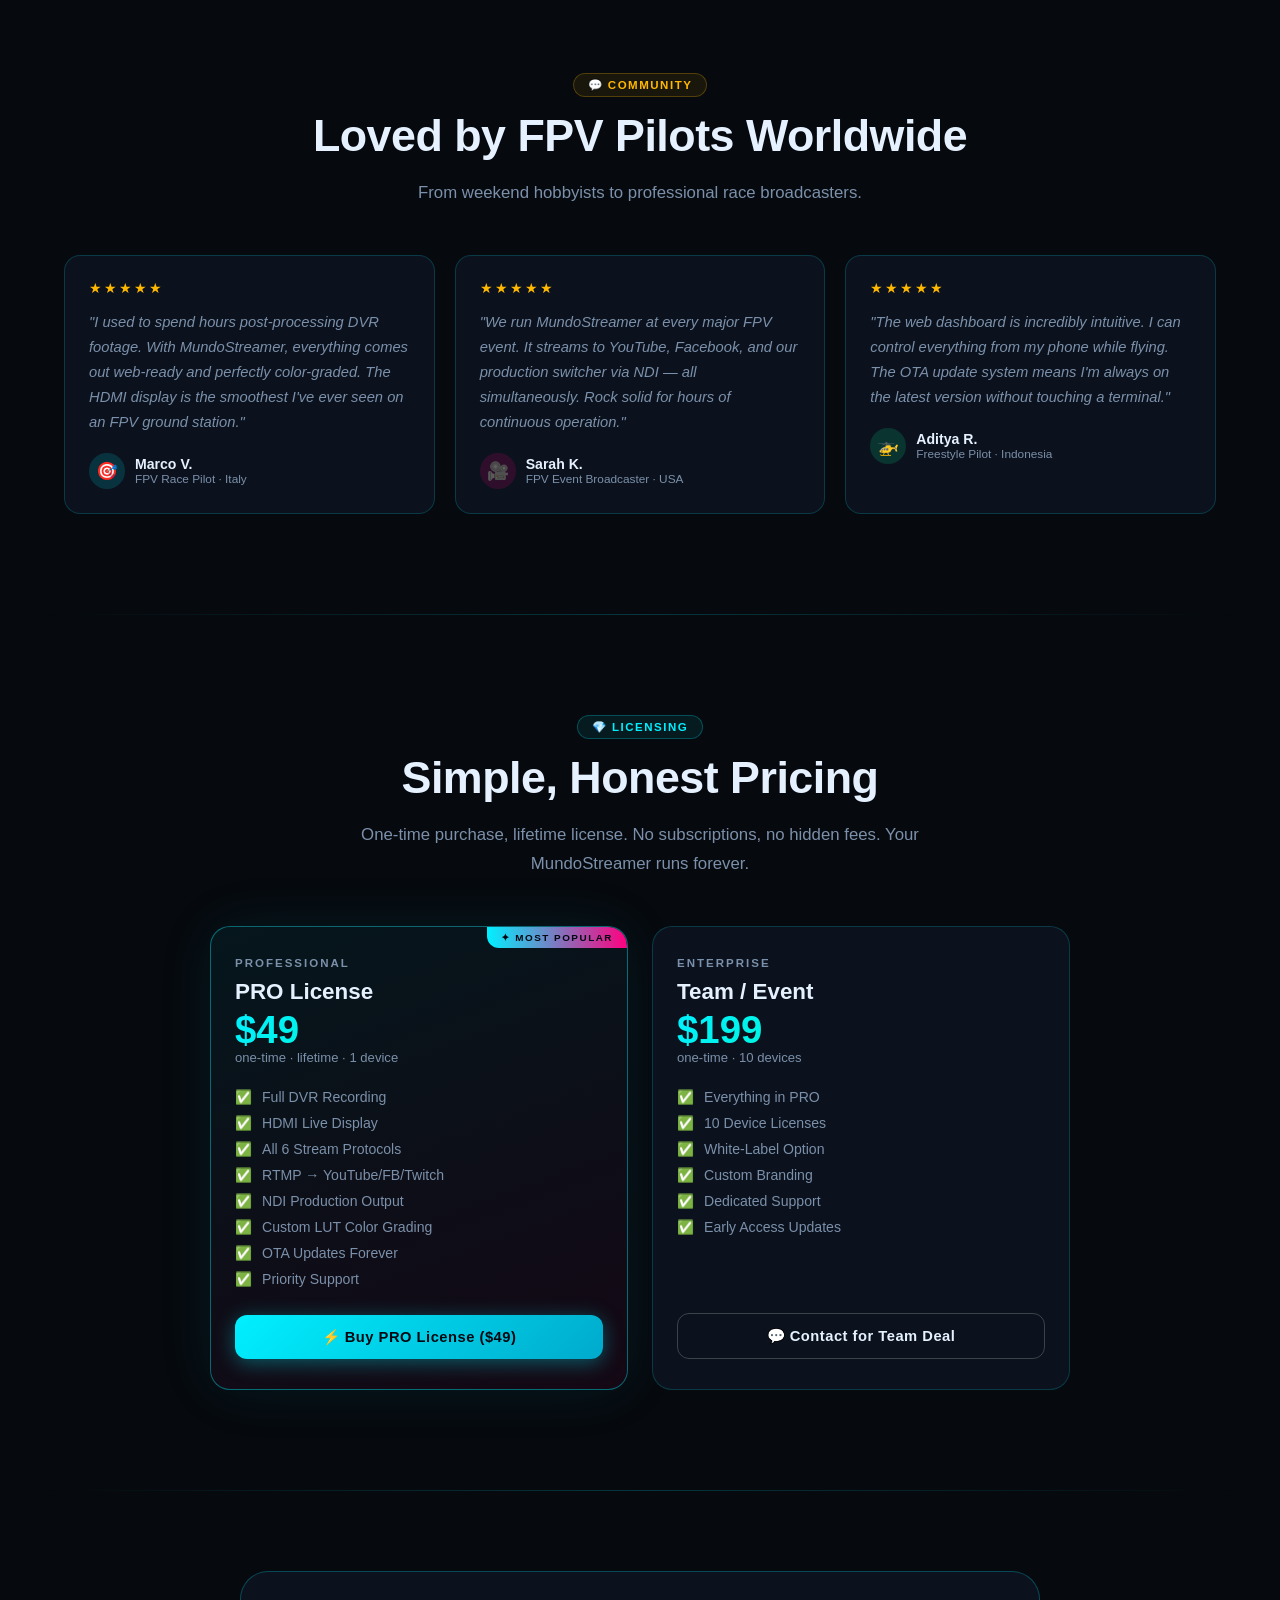
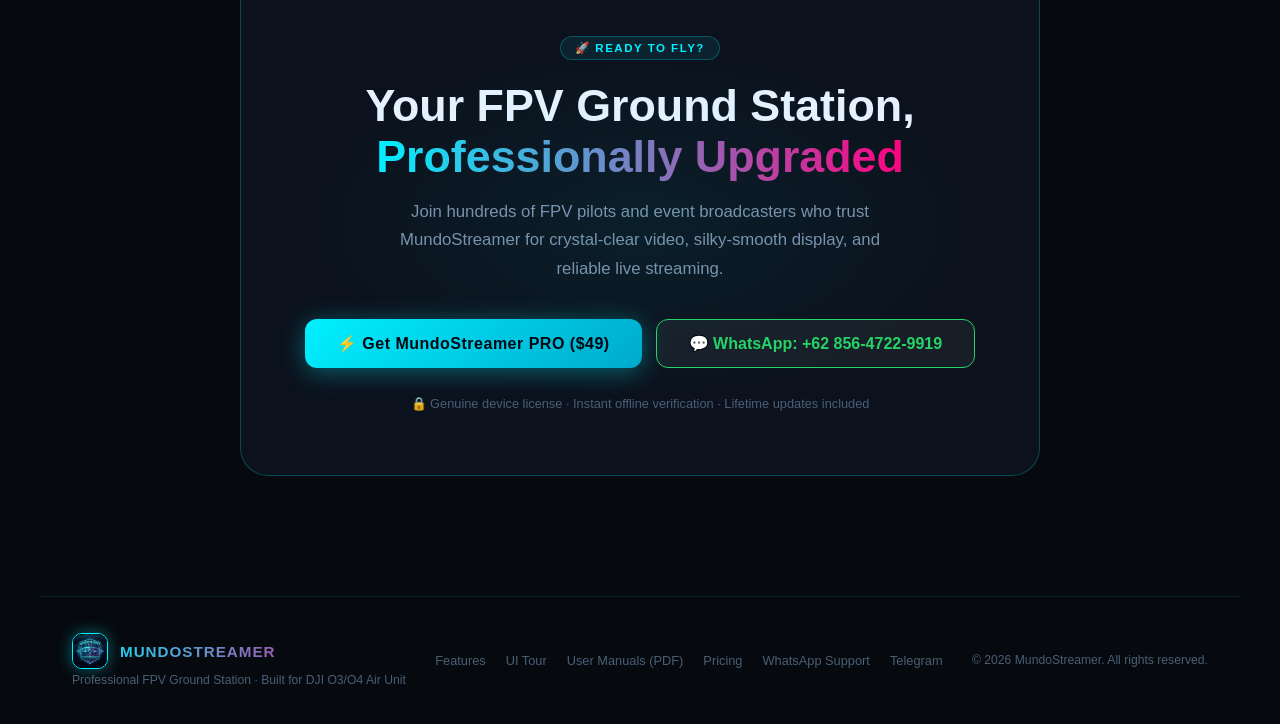
==== commit bc22a5dc: "Security & privacy audit: clean proprietary architectural details and unexpose patch archives" ====
--- a/mundostreamer-promo.html
+++ b/mundostreamer-promo.html
@@ -4,7 +4,7 @@
   <meta charset="UTF-8">
   <meta name="viewport" content="width=device-width, initial-scale=1.0">
   <title>MundoStreamer — Professional FPV Ground Station</title>
-  <meta name="description" content="The ultimate FPV ground station solution. Crystal-clear 1080p@60fps recording, ultra-low latency streaming, direct HDMI 60Hz display, and professional DVR — powered by Radxa ROCK 3A or Raspberry Pi 4B (Rockchip RK3568 & BCM2711).">
+  <meta name="description" content="The ultimate FPV ground station solution. Crystal-clear 1080p@60fps recording, ultra-low latency streaming, direct HDMI 60Hz display, and professional DVR — powered by Radxa ROCK 3A or Raspberry Pi 4B.">
   <style>
     :root {
       --bg-base: #06090e;
@@ -1395,15 +1395,15 @@
 
     <div class="feat-card cyan reveal reveal-delay-3">
       <div class="feat-icon icon-cyan">🛡️</div>
-      <div class="feat-title">5-Layer Enterprise Security &amp; .msuf OTA</div>
+      <div class="feat-title">Industrial Reliability &amp; Safe OTA Updates</div>
       <p class="feat-desc">
-        Hardware-bound Ed25519 licensing with stripped native ARM64 ELF binaries, Sentinel gatekeeper with barcode lockscreen,
-        tamper-proof encrypted .msuf updates, and persistent read-only (/ro) OverlayFS partition for 100% power-cut resilience.
+        Engineered for high-stakes field operations with 100% power-cut resilience, fail-safe crash protection,
+        instant automated recovery, and verified one-click online/offline system updates.
       </p>
       <div class="feat-tags">
-        <span class="feat-tag tag-cyan">5-Layer Security</span>
-        <span class="feat-tag tag-green">.msuf Signed OTA</span>
-        <span class="feat-tag tag-magenta">Read-Only Rootfs</span>
+        <span class="feat-tag tag-cyan">Field Hardened</span>
+        <span class="feat-tag tag-green">Safe OTA Updates</span>
+        <span class="feat-tag tag-magenta">Power-Cut Proof</span>
       </div>
     </div>
 
@@ -1426,13 +1426,13 @@
       <div class="feat-icon icon-magenta">🌡️</div>
       <div class="feat-title">Thermal-Optimized Performance</div>
       <p class="feat-desc">
-        Smart CPU scheduling with Nice=-15 priority ensures the streaming pipeline always wins.
-        Stable at 61°C with only ~20% CPU usage even during simultaneous record + stream + display.
+        Real-time priority scheduling ensures zero video stutter.
+        Runs ultra-cool at 52°C–61°C with massive CPU headroom even during simultaneous record, stream, and HDMI display.
       </p>
       <div class="feat-tags">
-        <span class="feat-tag tag-magenta">Nice=-15</span>
-        <span class="feat-tag tag-cyan">~20% CPU</span>
-        <span class="feat-tag tag-green">61°C Stable</span>
+        <span class="feat-tag tag-magenta">Ultra Efficient</span>
+        <span class="feat-tag tag-cyan">Low CPU Load</span>
+        <span class="feat-tag tag-green">Tournament Cool</span>
       </div>
     </div>
 
@@ -1589,14 +1589,14 @@
           <div class="demo-title">MundoStreamer Ground Station — Telemetry &amp; DVR Engine</div>
         </div>
         <div class="terminal-body" style="font-family:'Courier New', monospace; font-size:0.80rem; line-height:1.6; padding:16px;">
-          <div class="t-line"><span style="color:#00f0ff;font-weight:700;">● HOST SYSTEM:</span> <span class="t-out">Radxa ROCK 3A · Rockchip RK3568 Quad-Core ARM Cortex-A55 @ 2.0 GHz · Mali-G52 GPU</span></div>
-          <div class="t-line"><span style="color:#00ff9d;font-weight:700;">● HDMI OUTPUT:</span> <span class="t-out">Direct KMS Hardware Plane · </span><span style="color:#00ff9d;font-weight:700;">1080p @ 60.00 FPS</span><span class="t-out"> · Zero Tearing · V-Sync Locked</span></div>
-          <div class="t-line"><span style="color:#ffb800;font-weight:700;">● FLIGHT DVR:</span> <span class="t-out">H.265 (HEVC) MP4 FastStart · </span><span style="color:#00f0ff;">25.0 Mbps</span><span class="t-out"> · Zero Frame Drops · Auto Arm/Disarm</span></div>
-          <div class="t-line"><span style="color:#a855f7;font-weight:700;">● INSTANT REPLAY:</span> <span class="t-out">HDMI Symlink Direct Replay · Zero Goggles USB Disconnect · Live Flight Priority</span></div>
-          <div class="t-line"><span style="color:#ff007f;font-weight:700;">● BROADCAST:</span> <span class="t-out">NDI Source (MundoStreamer-FPV) · WebRTC (&lt;150ms) · RTSP Server (Port 8554)</span></div>
-          <div class="t-line"><span style="color:#00f0ff;font-weight:700;">● AUDIO PIPELINE:</span> <span class="t-out">3.5mm TRRS Commentator Mic (RK809 Codec) Mixed at 48kHz AAC Stereo</span></div>
-          <div class="t-line"><span style="color:#00ff9d;font-weight:700;">● SECURITY ENGINE:</span> <span class="t-out">5-Layer Enterprise Hardening · Ed25519 Hardware-Bound · Native ARM64 ELF Stripped</span></div>
-          <div class="t-line"><span style="color:#ffb800;font-weight:700;">● STORAGE INTEGRITY:</span> <span class="t-out">Persistent Read-Only (/ro) OverlayFS · Power-Cut Resilient · 579 MB Golden Master</span></div>
+          <div class="t-line"><span style="color:#00f0ff;font-weight:700;">● HOST PLATFORM:</span> <span class="t-out">Radxa ROCK 3A &amp; Raspberry Pi 4B · Hardware Accelerated Engine</span></div>
+          <div class="t-line"><span style="color:#00ff9d;font-weight:700;">● HDMI OUTPUT:</span> <span class="t-out">Direct Hardware Scanout · </span><span style="color:#00ff9d;font-weight:700;">1080p @ 60.00 FPS</span><span class="t-out"> · Zero Tearing · V-Sync Locked</span></div>
+          <div class="t-line"><span style="color:#ffb800;font-weight:700;">● FLIGHT DVR:</span> <span class="t-out">H.265 / H.264 MP4 FastStart · </span><span style="color:#00f0ff;">25.0 Mbps</span><span class="t-out"> · Zero Frame Drops · Auto Arm/Disarm</span></div>
+          <div class="t-line"><span style="color:#a855f7;font-weight:700;">● INSTANT REPLAY:</span> <span class="t-out">Instant HDMI Replay · Zero Goggles Disconnect · Live Flight Priority</span></div>
+          <div class="t-line"><span style="color:#ff007f;font-weight:700;">● BROADCAST:</span> <span class="t-out">NDI Source (MundoStreamer-FPV) · Ultra-Low Latency WebRTC · Multi-Client RTSP</span></div>
+          <div class="t-line"><span style="color:#00f0ff;font-weight:700;">● AUDIO PIPELINE:</span> <span class="t-out">3.5mm / USB Commentator Mic Mixed at 48kHz AAC Stereo</span></div>
+          <div class="t-line"><span style="color:#00ff9d;font-weight:700;">● SYSTEM INTEGRITY:</span> <span class="t-out">Enterprise Hardened · Power-Loss Resilient · Fail-Safe Auto Recovery</span></div>
+          <div class="t-line"><span style="color:#ffb800;font-weight:700;">● STORAGE GUARD:</span> <span class="t-out">Automatic USB Flash/SSD Storage · Instant Hot-Swap Detection</span></div>
           <div class="t-line"><span style="color:#00ff9d;font-weight:700;">● TELEMETRY:</span> <span class="t-out">SoC Core Temp </span><span style="color:#00ff9d;font-weight:700;">52°C</span><span class="t-out"> · CPU Load 18% · RAM 3.2GB Free · Status: </span><span style="color:#00ff9d;font-weight:700;">OPTIMAL</span></div>
         </div>
       </div>
@@ -1684,7 +1684,7 @@
     <h2 class="section-title">Download MundoStreamer User Manual</h2>
     <p class="section-desc">
       Comprehensive 16-page field operational guides complete with high-resolution Web UI screenshots,
-      hardware port mapping, instant HDMI replay instructions, 5-layer enterprise security, audio setup, and troubleshooting matrices.
+      hardware port mapping, instant HDMI replay instructions, system reliability, audio setup, and troubleshooting matrices.
       Select your hardware platform below:
     </p>
   </div>
@@ -1695,7 +1695,7 @@
       <span style="font-size:1.8rem;">🍓</span>
       <div>
         <h3 style="margin:0;font-size:1.3rem;color:var(--text-main);font-weight:800;">Raspberry Pi 4 Model B Edition (New v2.4.1)</h3>
-        <p style="margin:2px 0 0 0;font-size:0.82rem;color:var(--cyan);">BCM2711 ARMv8 Cortex-A72 · Zero-Copy Direct DRM Scanout (60.0 FPS) · Micro-HDMI 0 · Onboard Wi-Fi</p>
+        <p style="margin:2px 0 0 0;font-size:0.82rem;color:var(--cyan);">Quad-Core Processing · Smooth 60.0 FPS Direct Output · Dedicated Micro-HDMI · Onboard Dual-Band Wi-Fi</p>
       </div>
     </div>
 
@@ -1709,18 +1709,18 @@
           <div style="font-size:2.2rem;margin-bottom:10px;">🇮🇩</div>
           <div class="feat-title" style="font-size:1.25rem;margin-bottom:6px;">Panduan Resmi Raspberry Pi 4B</div>
           <div style="font-size:0.8rem;color:var(--cyan);font-weight:700;margin-bottom:14px;">
-            Bahasa Indonesia · v2.4.1 Production Release · 16 Halaman · 6.8 MB PDF
+            Bahasa Indonesia · v2.4.1 Production Release · 16 Halaman · 7.6 MB PDF
           </div>
           <p class="feat-desc" style="font-size:0.85rem;line-height:1.6;margin-bottom:16px;">
             Panduan lengkap operasional lapangan khusus hardware Raspberry Pi 4B. Memuat skema pengkabelan Micro-HDMI 0,
-            kabel Y-splitter USB-C OTG, Wi-Fi onboard CYW43455, ekspor log diagnostik multi-flight,
-            update patch offline (.mscf/.zip), dan mitigasi keamanan 5 lapis BCM2711.
+            kabel Y-splitter USB-C, hotspot Wi-Fi onboard, ekspor log diagnostik 1-klik,
+            pembaruan firmware mudah, dan sistem pemulihan otomatis.
           </p>
           <ul style="list-style:none;padding:0;margin:0 0 20px 0;display:flex;flex-direction:column;gap:6px;font-size:0.8rem;color:var(--text-muted);">
             <li><span style="color:var(--green);font-weight:bold;">✓</span> Diagram Skema Pengkabelan Port Fisik RPi 4B</li>
-            <li><span style="color:var(--green);font-weight:bold;">✓</span> Aturan Micro-HDMI 0 &amp; Zero-Copy Direct DRM Scanout (60 FPS)</li>
-            <li><span style="color:var(--green);font-weight:bold;">✓</span> Perekaman Bitstream H.265 Murni ke SSD USB 3.0</li>
-            <li><span style="color:var(--green);font-weight:bold;">✓</span> Ekspor Log Multi-Flight &amp; Offline Patch (.mscf / .zip)</li>
+            <li><span style="color:var(--green);font-weight:bold;">✓</span> Panduan Micro-HDMI 0 &amp; Siaran HDMI 60 FPS Murni</li>
+            <li><span style="color:var(--green);font-weight:bold;">✓</span> Perekaman Bitstream H.265 Murni ke Flashdisk / SSD USB 3.0</li>
+            <li><span style="color:var(--green);font-weight:bold;">✓</span> Ekspor Log Diagnostik 1-Klik &amp; Pembaruan Firmware Praktis</li>
             <li><span style="color:var(--green);font-weight:bold;">✓</span> Layanan WhatsApp Dukungan Teknis Resmi</li>
           </ul>
         </div>
@@ -1738,18 +1738,18 @@
           <div style="font-size:2.2rem;margin-bottom:10px;">🇬🇧</div>
           <div class="feat-title" style="font-size:1.25rem;margin-bottom:6px;">Official Manual Raspberry Pi 4B</div>
           <div style="font-size:0.8rem;color:var(--cyan);font-weight:700;margin-bottom:14px;">
-            English Edition · v2.4.1 Production Release · 16 Pages · 6.8 MB PDF
+            English Edition · v2.4.1 Production Release · 16 Pages · 7.6 MB PDF
           </div>
           <p class="feat-desc" style="font-size:0.85rem;line-height:1.6;margin-bottom:16px;">
             Comprehensive international operational manual tailored for Raspberry Pi 4B appliances.
-            Features hardware I/O topology, Micro-HDMI 0 direct KMS routing, USB-C OTG Y-splitter wiring,
-            built-in Wi-Fi setup, multi-flight diagnostics export, and offline hotfix patching.
+            Features hardware I/O topology, Micro-HDMI 0 display output, USB-C OTG Y-splitter wiring,
+            built-in Wi-Fi hotspot setup, 1-click diagnostics export, and seamless firmware updates.
           </p>
           <ul style="list-style:none;padding:0;margin:0 0 20px 0;display:flex;flex-direction:column;gap:6px;font-size:0.8rem;color:var(--text-muted);">
             <li><span style="color:var(--cyan);font-weight:bold;">✓</span> Raspberry Pi 4B Hardware Wiring Diagram</li>
-            <li><span style="color:var(--cyan);font-weight:bold;">✓</span> Micro-HDMI 0 Zero-Copy DRM Pipeline (60.0 FPS)</li>
-            <li><span style="color:var(--cyan);font-weight:bold;">✓</span> Pure H.265 Bitstream DVR to USB 3.0 SSD</li>
-            <li><span style="color:var(--cyan);font-weight:bold;">✓</span> Multi-Flight Diagnostic Exporter &amp; Offline Patch (.mscf)</li>
+            <li><span style="color:var(--cyan);font-weight:bold;">✓</span> Micro-HDMI 0 Native 60 FPS Field Display</li>
+            <li><span style="color:var(--cyan);font-weight:bold;">✓</span> Pure H.265 Bitstream DVR to USB 3.0 Storage</li>
+            <li><span style="color:var(--cyan);font-weight:bold;">✓</span> 1-Click Diagnostic Exporter &amp; Verified Firmware Updates</li>
             <li><span style="color:var(--cyan);font-weight:bold;">✓</span> Priority WhatsApp Customer &amp; Pilot Support</li>
           </ul>
         </div>
@@ -1760,13 +1760,13 @@
     </div>
   </div>
 
-  <!-- Hardware Platform 2: Radxa ROCK 3A (RK3568) -->
+  <!-- Hardware Platform 2: Radxa ROCK 3A -->
   <div style="max-width:1200px;margin:20px auto 10px auto;padding:0 20px;">
     <div style="display:flex;align-items:center;gap:10px;margin-bottom:15px;">
       <span style="font-size:1.8rem;">🪨</span>
       <div>
-        <h3 style="margin:0;font-size:1.3rem;color:var(--text-main);font-weight:800;">Radxa ROCK 3A Edition (RK3568)</h3>
-        <p style="margin:2px 0 0 0;font-size:0.82rem;color:var(--cyan);">Rockchip RK3568 Quad-Core · ARM Mali-G52 GPU (Active 3D LUT &amp; Lens De-warp) · Full-Size HDMI</p>
+        <h3 style="margin:0;font-size:1.3rem;color:var(--text-main);font-weight:800;">Radxa ROCK 3A Edition</h3>
+        <p style="margin:2px 0 0 0;font-size:0.82rem;color:var(--cyan);">Active 3D LUT &amp; Lens De-warp On-Demand · Full-Size HDMI · Long-Range Wi-Fi Antenna</p>
       </div>
     </div>
 
@@ -1780,18 +1780,18 @@
           <div style="font-size:2.2rem;margin-bottom:10px;">🇮🇩</div>
           <div class="feat-title" style="font-size:1.25rem;margin-bottom:6px;">Panduan Pengguna Resmi</div>
           <div style="font-size:0.8rem;color:var(--cyan);font-weight:700;margin-bottom:14px;">
-            Bahasa Indonesia · v2.4.0 Hardened Edition · 16 Halaman · 7.7 MB PDF
+            Bahasa Indonesia · v2.4.1 Production Release · 16 Halaman · 8.8 MB PDF
           </div>
           <p class="feat-desc" style="font-size:0.85rem;line-height:1.6;margin-bottom:16px;">
-            Panduan lengkap berbahasa Indonesia dengan tangkapan layar seluruh 10 tab Web UI.
-            Memuat panduan koneksi cepat 2 menit, peta port Radxa ROCK 3A, proteksi 5 lapis enterprise,
-            update .msuf, rekam DVR H.265, fitur replay instan HDMI, dan nomor WhatsApp teknisi resmi.
+            Panduan lengkap berbahasa Indonesia dengan tangkapan layar seluruh 10 tab Web Console.
+            Memuat panduan koneksi cepat 2 menit, peta port Radxa ROCK 3A, konfigurasi saklar OTG,
+            pembaruan firmware praktis, rekam DVR H.265, fitur pemutaran ulang HDMI instan, dan nomor WhatsApp teknisi resmi.
           </p>
           <ul style="list-style:none;padding:0;margin:0 0 20px 0;display:flex;flex-direction:column;gap:6px;font-size:0.8rem;color:var(--text-muted);">
-            <li><span style="color:var(--green);font-weight:bold;">✓</span> 12+ Tangkapan Layar Web UI Asli</li>
-            <li><span style="color:var(--green);font-weight:bold;">✓</span> Panduan Saklar Fisik OTG &amp; Port I/O</li>
-            <li><span style="color:var(--green);font-weight:bold;">✓</span> Tutorial Streaming OBS &amp; Replay HDMI</li>
-            <li><span style="color:var(--green);font-weight:bold;">✓</span> Proteksi 5 Lapis &amp; Update OTA (.msuf)</li>
+            <li><span style="color:var(--green);font-weight:bold;">✓</span> 12+ Tangkapan Layar Web UI Asli &amp; Panduan Tab</li>
+            <li><span style="color:var(--green);font-weight:bold;">✓</span> Panduan Saklar Fisik OTG &amp; Port I/O Radxa</li>
+            <li><span style="color:var(--green);font-weight:bold;">✓</span> Tutorial Siaran Layar Ponsel &amp; Pemutaran Rekaman HDMI</li>
+            <li><span style="color:var(--green);font-weight:bold;">✓</span> Tab 3D LUT Cinematic &amp; Lens De-warp On-Demand</li>
             <li><span style="color:var(--green);font-weight:bold;">✓</span> Kontak WhatsApp Layanan Pelanggan</li>
           </ul>
         </div>
@@ -1809,18 +1809,18 @@
           <div style="font-size:2.2rem;margin-bottom:10px;">🇬🇧</div>
           <div class="feat-title" style="font-size:1.25rem;margin-bottom:6px;">Official User Manual</div>
           <div style="font-size:0.8rem;color:var(--cyan);font-weight:700;margin-bottom:14px;">
-            English Edition · v2.4.0 Hardened Edition · 16 Pages · 7.7 MB PDF
+            English Edition · v2.4.1 Production Release · 16 Pages · 8.8 MB PDF
           </div>
           <p class="feat-desc" style="font-size:0.85rem;line-height:1.6;margin-bottom:16px;">
-            Comprehensive international field operations manual. Features full hardware topology,
-            2-minute rapid deployment steps, 5-layer enterprise security architecture, .msuf cryptographic updates,
-            WebRTC &amp; NDI broadcast workflows, instant HDMI replay, and complete troubleshooting matrices.
+            Comprehensive international field operations manual. Features full Radxa hardware topology,
+            2-minute rapid deployment steps, OTG slide switch setting, verified firmware updates,
+            mobile live spectator view, instant HDMI replay, and complete troubleshooting matrices.
           </p>
           <ul style="list-style:none;padding:0;margin:0 0 20px 0;display:flex;flex-direction:column;gap:6px;font-size:0.8rem;color:var(--text-muted);">
             <li><span style="color:var(--cyan);font-weight:bold;">✓</span> Full HD Web Dashboard Screenshots</li>
             <li><span style="color:var(--cyan);font-weight:bold;">✓</span> Radxa ROCK 3A &amp; Hardware I/O Pinout</li>
             <li><span style="color:var(--cyan);font-weight:bold;">✓</span> OBS Studio, vMix &amp; NDI Setup Guide</li>
-            <li><span style="color:var(--cyan);font-weight:bold;">✓</span> 5-Layer Security Architecture &amp; .msuf OTA</li>
+            <li><span style="color:var(--cyan);font-weight:bold;">✓</span> Industrial Reliability &amp; Verified OTA Updates</li>
             <li><span style="color:var(--cyan);font-weight:bold;">✓</span> Machine ID &amp; Priority WhatsApp Support</li>
           </ul>
         </div>
@@ -1884,19 +1884,19 @@
     <h2 class="section-title">Built for Two Proven Platforms</h2>
     <p class="section-desc">
       MundoStreamer runs natively on two battle-tested single-board computers — 
-      the Radxa ROCK 3A (RK3568) and Raspberry Pi 4B (BCM2711). Pick the hardware that fits your mission.
+      the Radxa ROCK 3A and Raspberry Pi 4B. Pick the hardware that fits your mission.
     </p>
   </div>
   <div class="protocol-row reveal reveal-delay-1">
     <div class="proto-card">
       <div class="proto-icon">⚡</div>
       <div class="proto-name">Radxa ROCK 3A</div>
-      <div class="proto-desc">RK3568 Quad-Core A55 @ 2.0GHz · Mali-G52 GPU · Dedicated VPU · <strong style="color:var(--cyan);">RECOMMENDED</strong></div>
+      <div class="proto-desc">Quad-Core ARM64 @ 2.0GHz · Dedicated Hardware Acceleration · Full-Size HDMI · <strong style="color:var(--cyan);">RECOMMENDED</strong></div>
     </div>
     <div class="proto-card">
       <div class="proto-icon">🍓</div>
       <div class="proto-name">Raspberry Pi 4B</div>
-      <div class="proto-desc">BCM2711 Quad-Core Cortex-A72 @ 1.5GHz · VideoCore VI GPU · Broadcom SoC</div>
+      <div class="proto-desc">Quad-Core ARM64 @ 1.5GHz · Dual Micro-HDMI 4K · Ubiquitous Global Availability</div>
     </div>
     <div class="proto-card">
       <div class="proto-icon">🎮</div>
@@ -1905,23 +1905,23 @@
     </div>
     <div class="proto-card">
       <div class="proto-icon">🔧</div>
-      <div class="proto-name">MediaMTX &amp; NDI Engine</div>
+      <div class="proto-name">Broadcast Engine</div>
       <div class="proto-desc">Zero-latency media server · NDI, WebRTC, RTSP, RTMP simultaneous</div>
     </div>
     <div class="proto-card">
       <div class="proto-icon">📺</div>
-      <div class="proto-name">Direct KMS Plane</div>
-      <div class="proto-desc">Debian 12 Bookworm (ROCK 3A) · Raspberry Pi OS (Pi 4B) · Direct KMS plane · 60.00 Hz V-Sync</div>
+      <div class="proto-name">Ultra-Smooth Display</div>
+      <div class="proto-desc">Direct Hardware Rendering · Native 60.00 Hz V-Sync · Tear-Free Micro-Second Output</div>
     </div>
     <div class="proto-card">
       <div class="proto-icon">🔒</div>
-      <div class="proto-name">5-Layer Enterprise Security</div>
-      <div class="proto-desc">Ed25519 Hardware-Bound · Stripped ARM64 ELF · Sentinel Lockscreen · Signed .msuf OTA · Read-Only (/ro) OverlayFS</div>
+      <div class="proto-name">Industrial Reliability</div>
+      <div class="proto-desc">Power-Cut Proof OS · Instant Recovery · Signed Secure OTA · Tamper-Resistant Engine</div>
     </div>
     <div class="proto-card">
       <div class="proto-icon">💾</div>
-      <div class="proto-name">579 MB Golden Master</div>
-      <div class="proto-desc">Ultra-compact, stripped Debian 12 Bookworm image · Instant flashing &amp; auto-partition resize</div>
+      <div class="proto-name">Optimized Firmware</div>
+      <div class="proto-desc">Ultra-compact footprint · Rapid 10-second cold boot · Auto-expanding storage support</div>
     </div>
     <div class="proto-card">
       <div class="proto-icon">🌡️</div>
@@ -2060,7 +2060,7 @@
       </a>
     </div>
     <div style="margin-top:28px;font-size:0.8rem;color:var(--text-dim);">
-      🔒 Hardware-bound Ed25519 license · Offline verified · Lifetime updates included
+      🔒 Genuine device license · Instant offline verification · Lifetime updates included
     </div>
   </div>
 </div>
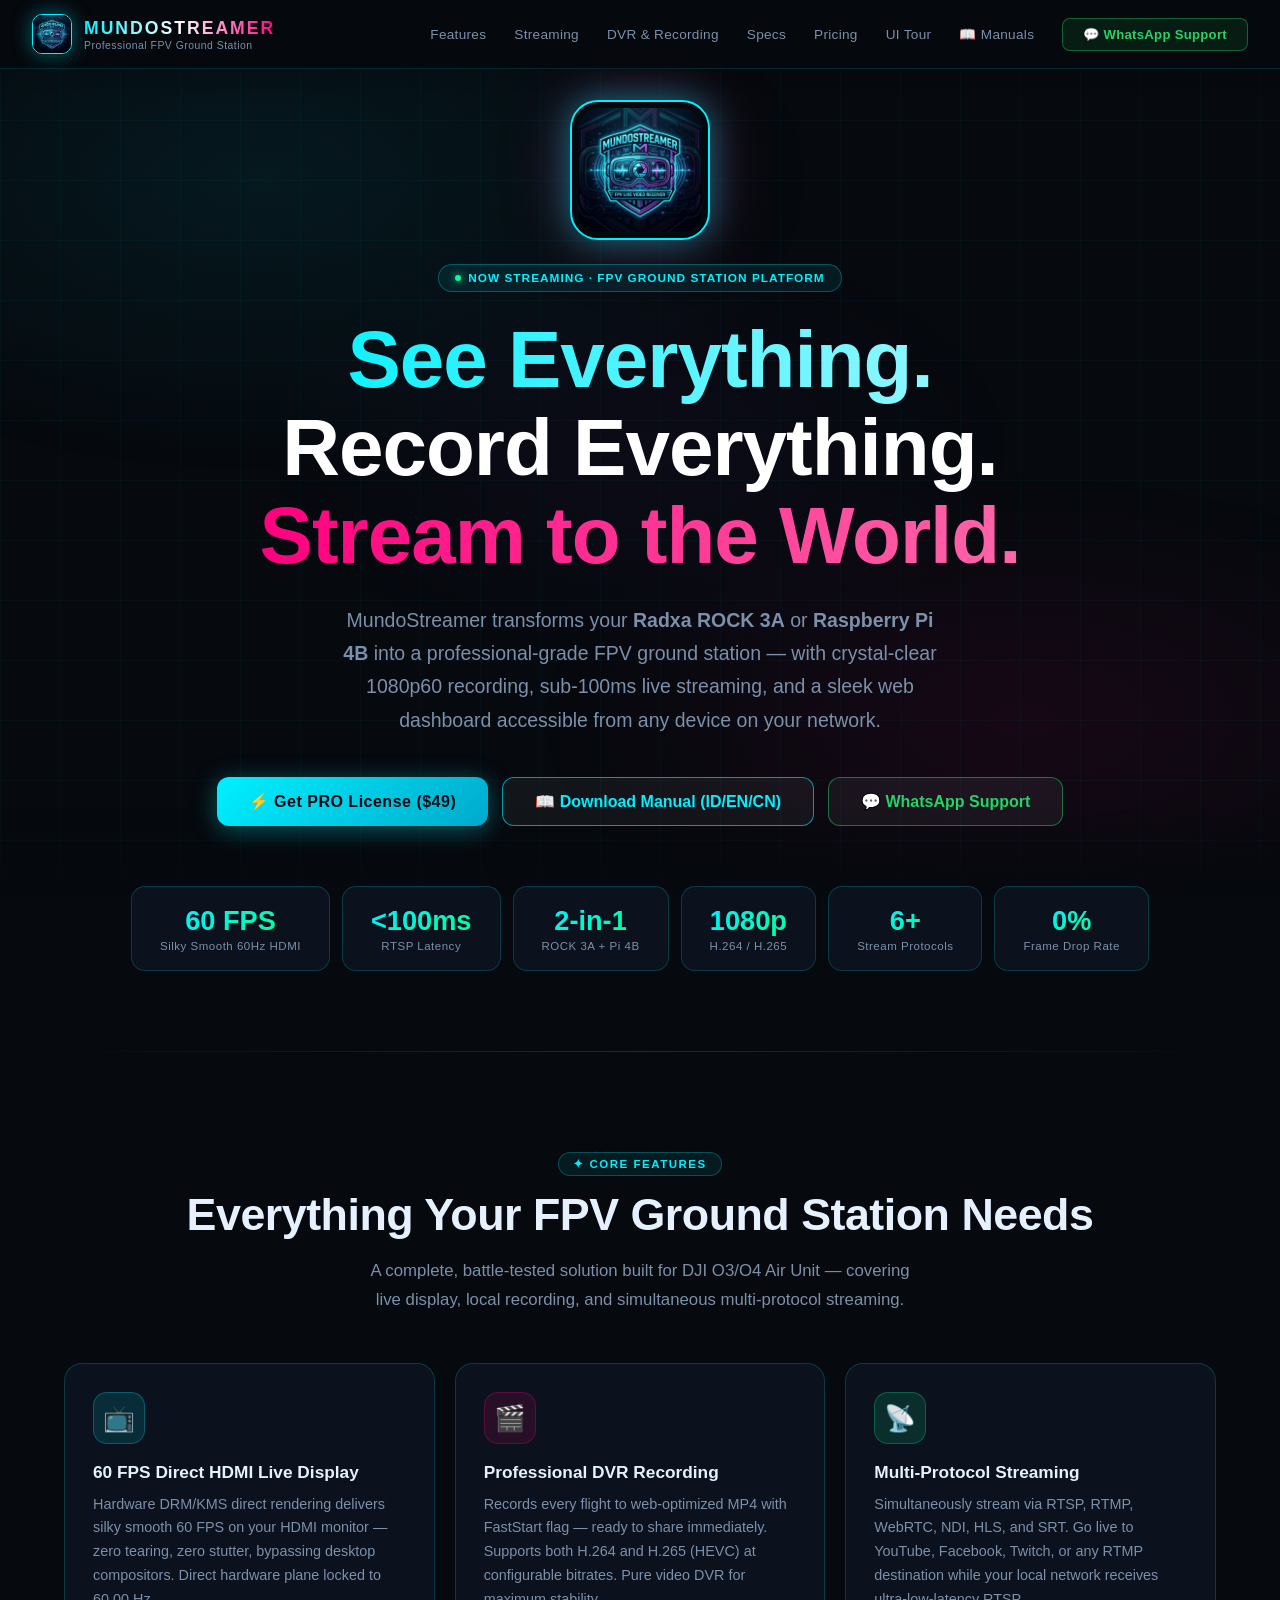
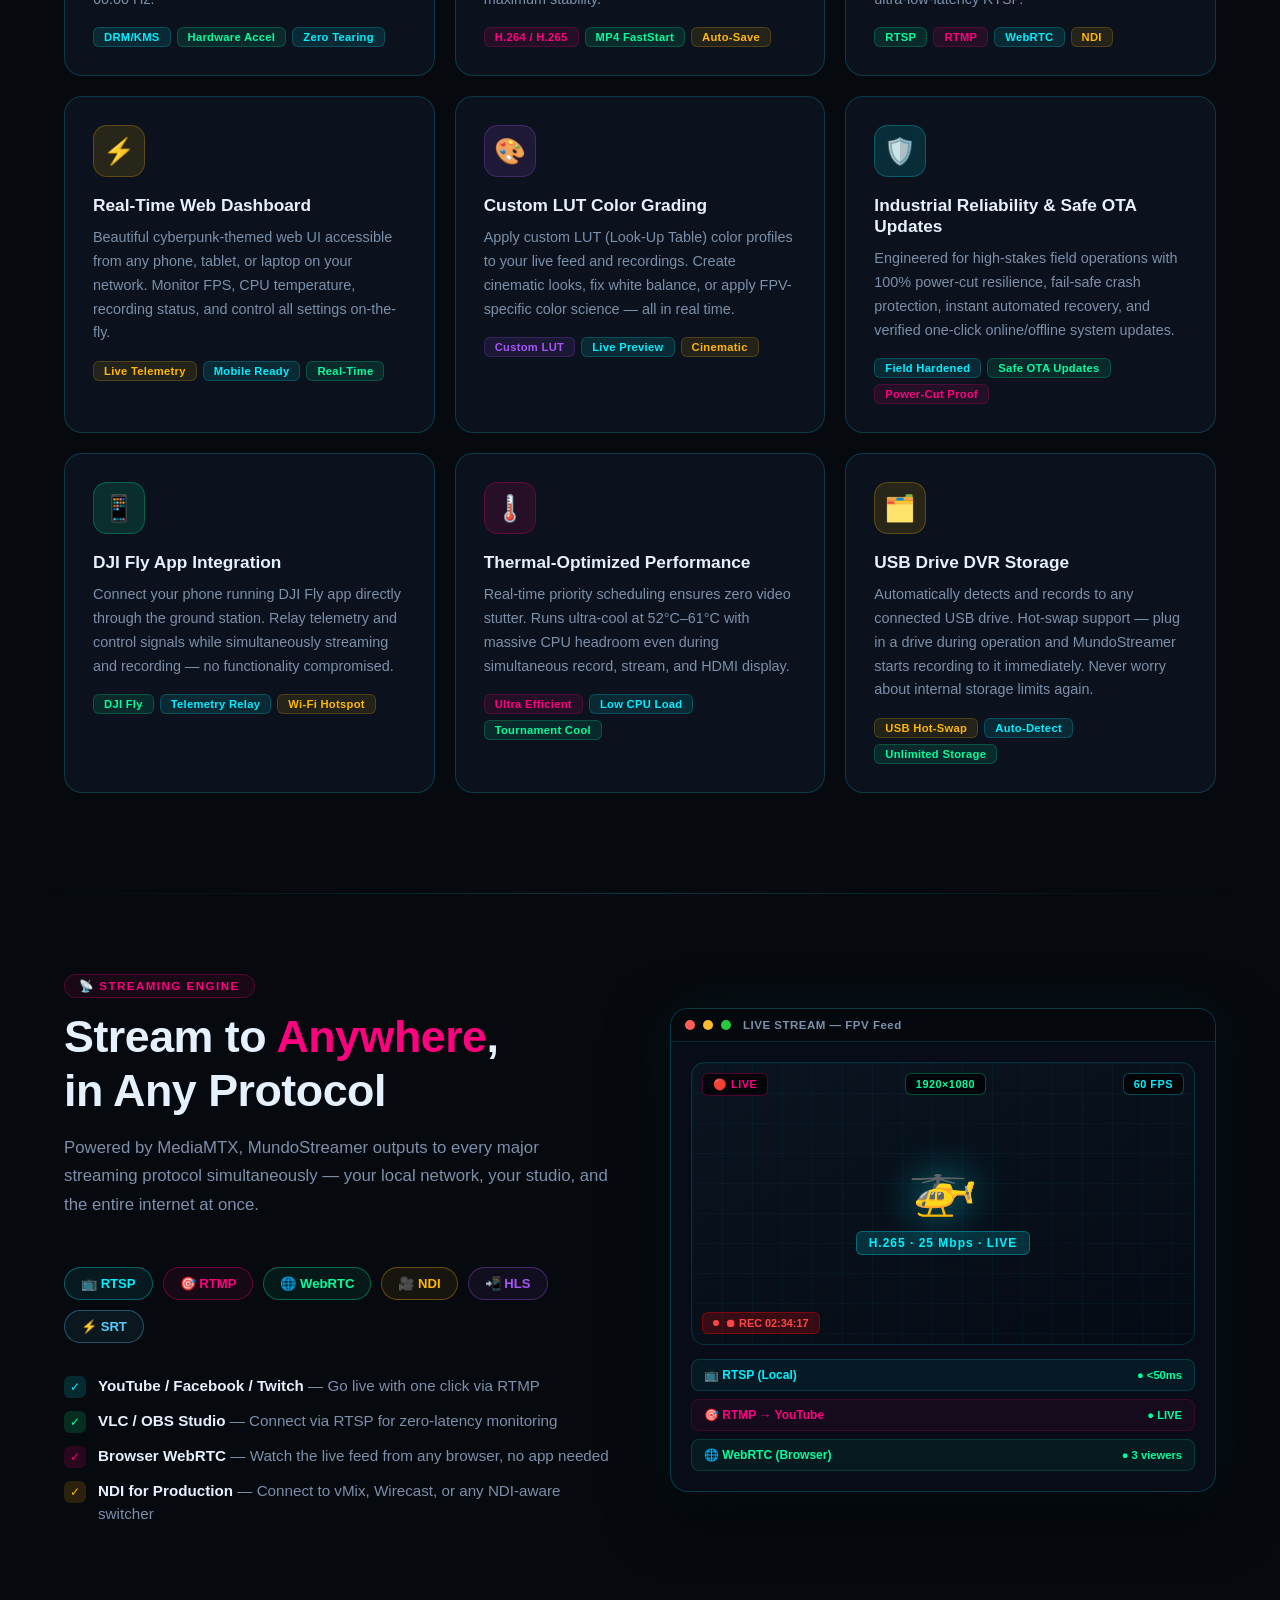
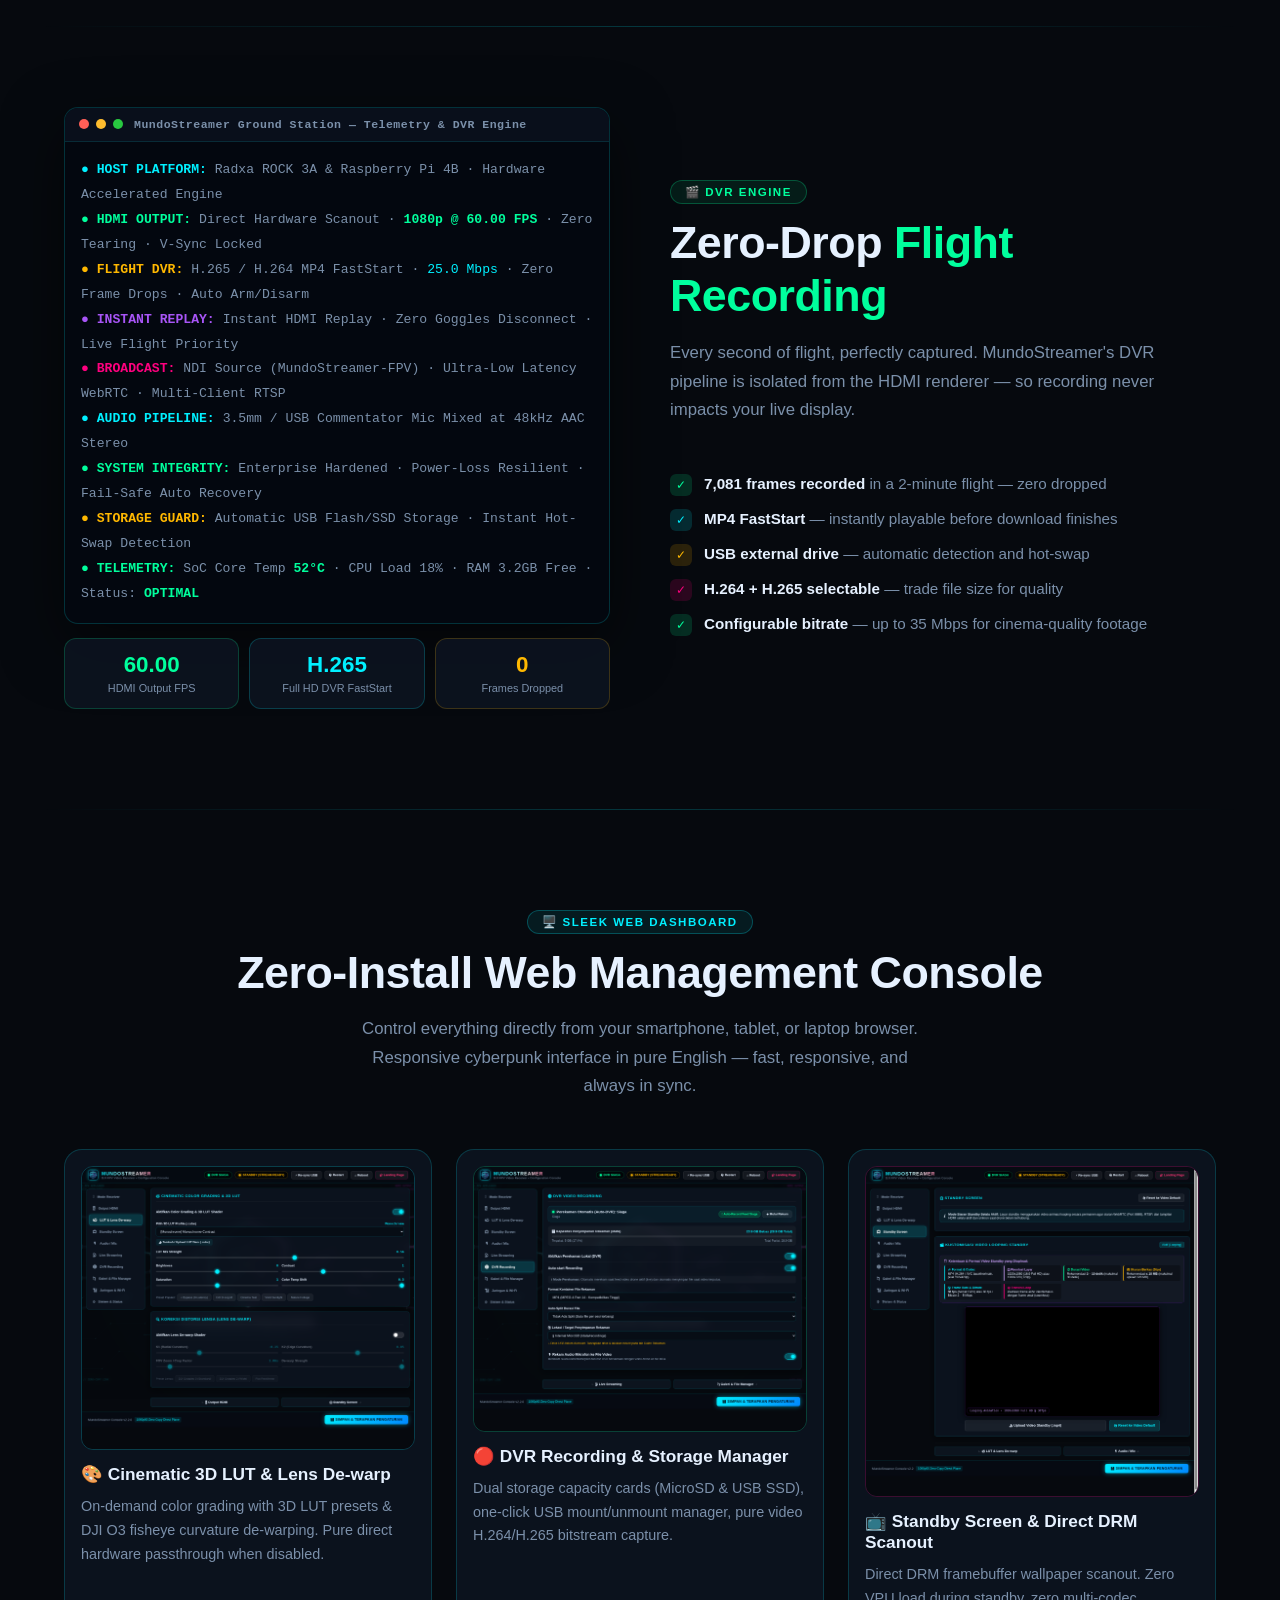
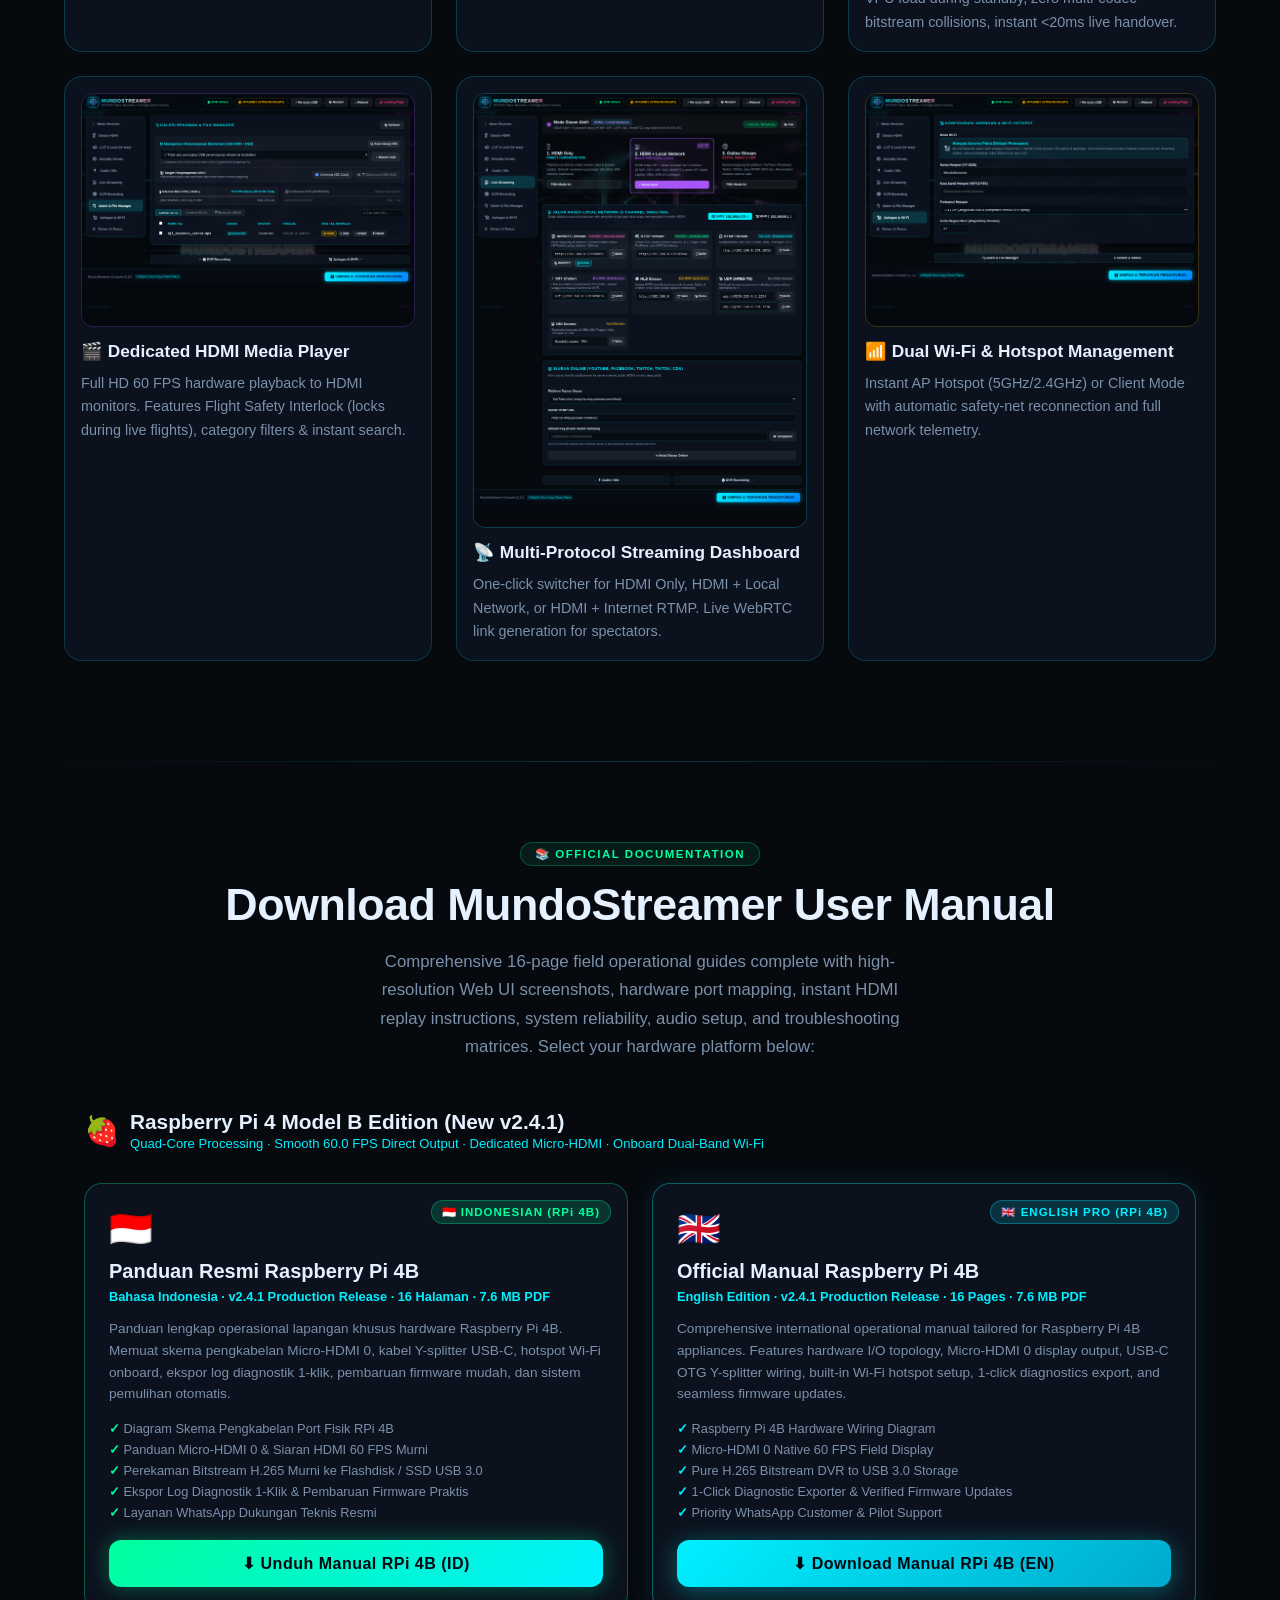
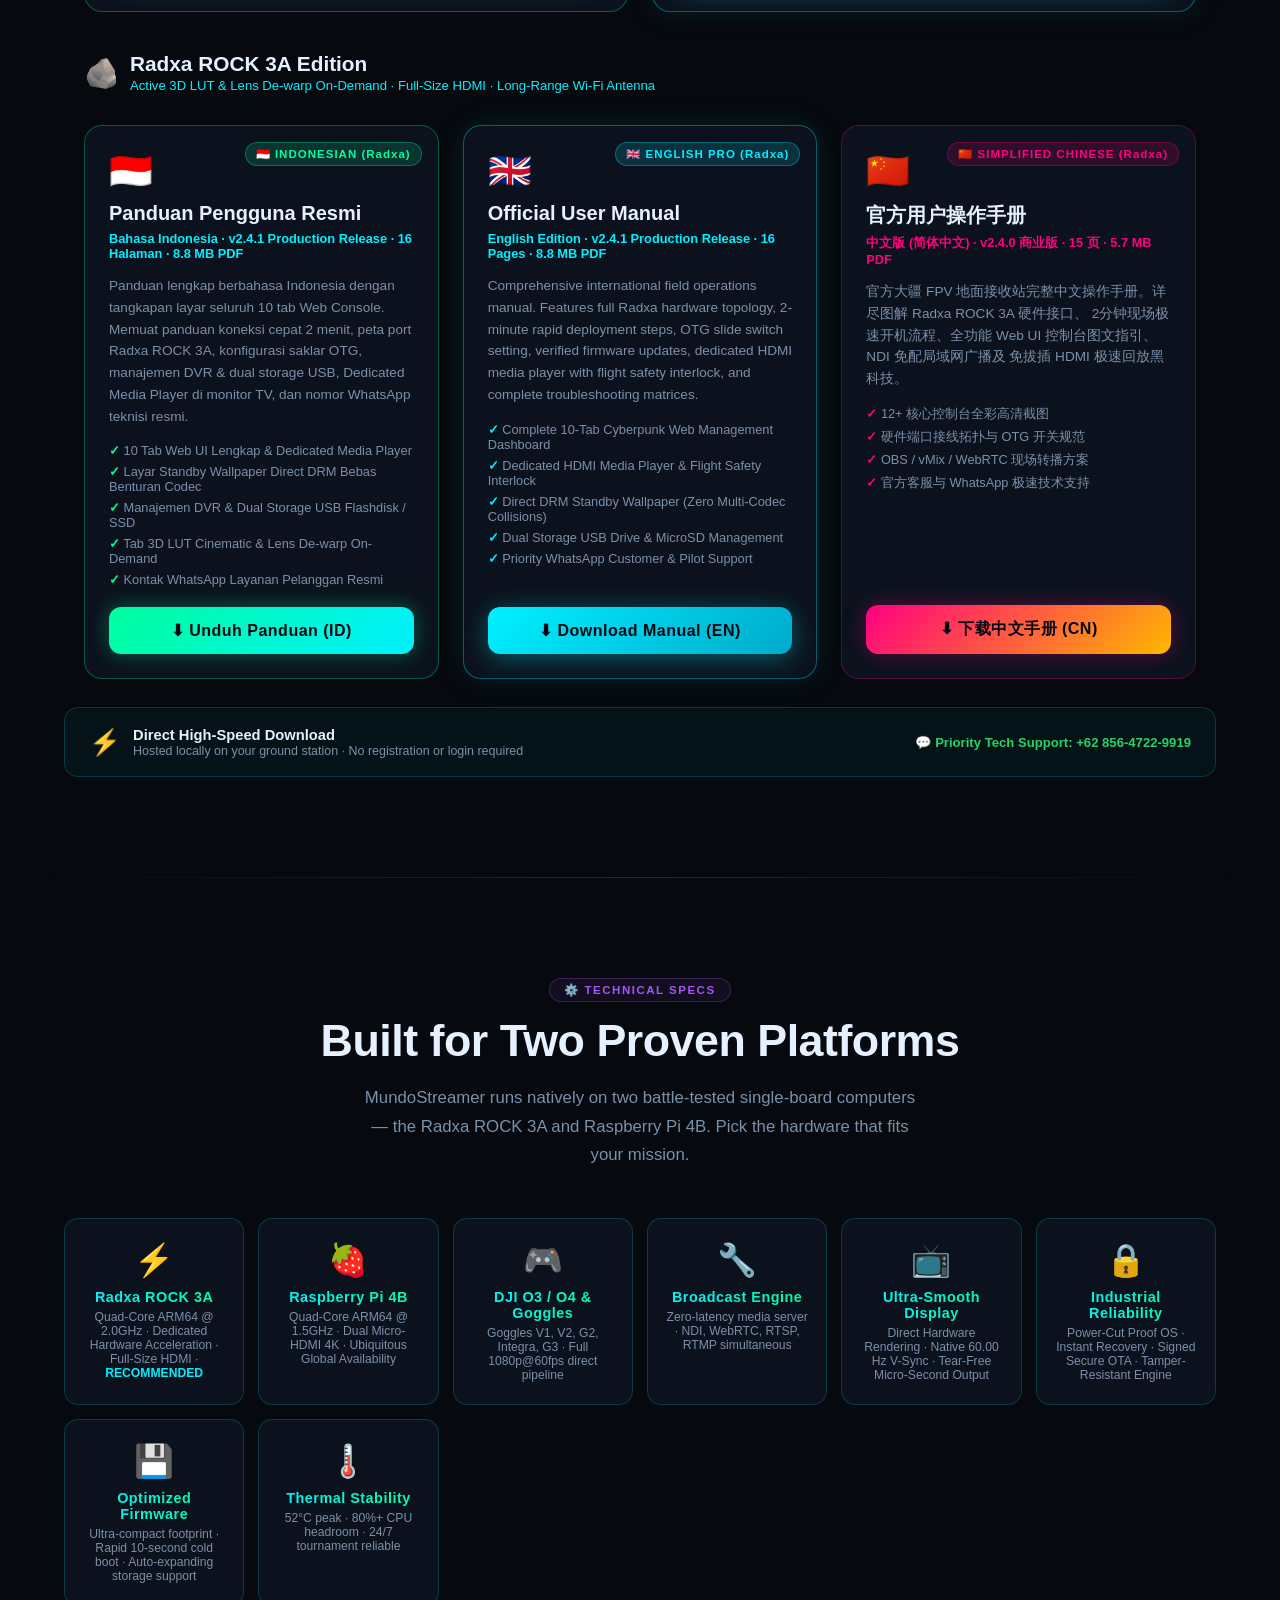
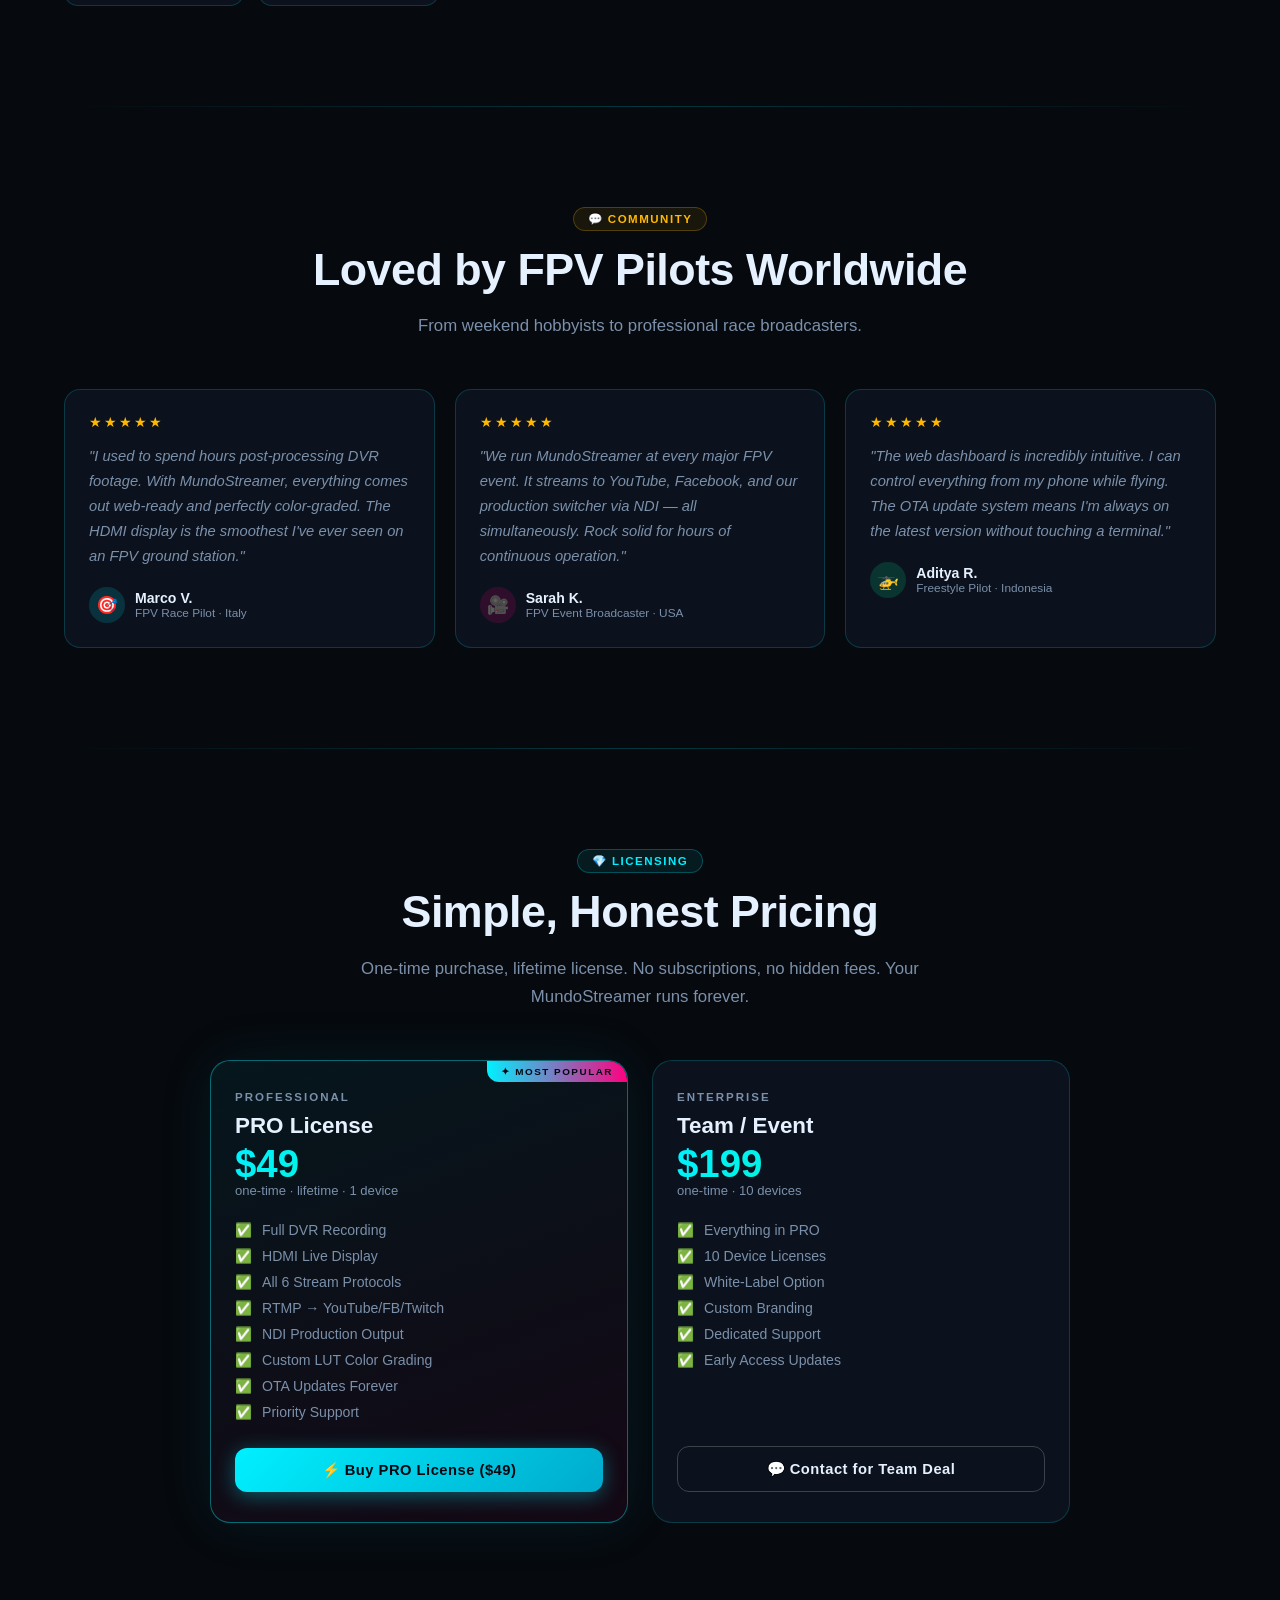
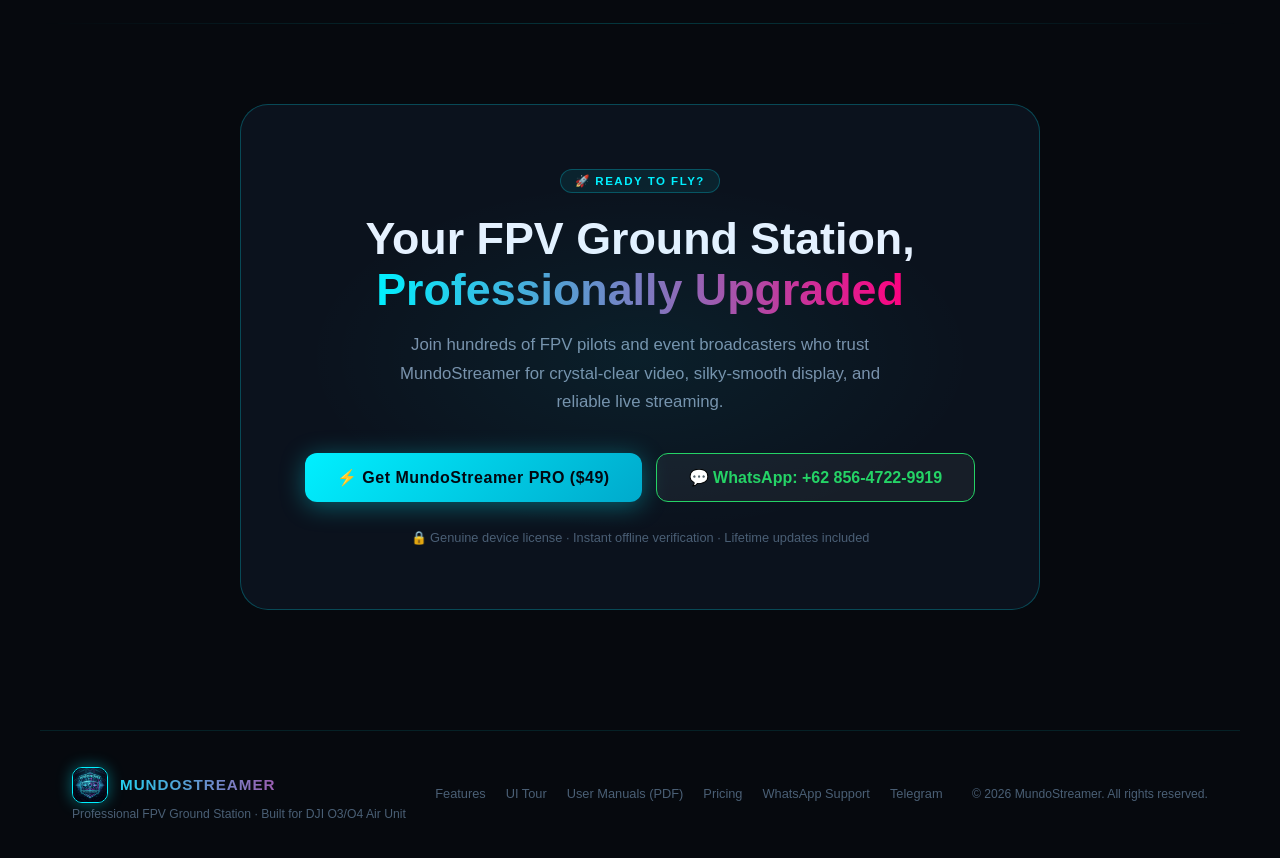
==== commit 0669cfb3: "Update web promo and user manuals: 10-tab architecture, Dedicated Media Player, Standby DRM Wallpape" ====
--- a/mundostreamer-promo.html
+++ b/mundostreamer-promo.html
@@ -1635,42 +1635,50 @@
   <div class="gallery-grid">
     <div class="feat-card cyan reveal reveal-delay-1" style="padding:16px;">
       <div style="border-radius:12px;overflow:hidden;border:1px solid rgba(0,240,255,0.2);margin-bottom:14px;">
-        <img src="assets/streaming.png" alt="Streaming Control" style="width:100%;height:auto;display:block;border-radius:10px;">
-      </div>
-      <div class="feat-title">📡 Multi-Protocol Streaming Dashboard</div>
-      <p class="feat-desc">One-click switcher for HDMI Only, HDMI + Local Network, or HDMI + Internet RTMP. Live WebRTC link generation.</p>
+        <img src="assets/gambar.png" alt="Cinematic 3D LUT & Lens De-warp" style="width:100%;height:auto;display:block;border-radius:10px;">
+      </div>
+      <div class="feat-title">🎨 Cinematic 3D LUT & Lens De-warp</div>
+      <p class="feat-desc">On-demand color grading with 3D LUT presets & DJI O3 fisheye curvature de-warping. Pure direct hardware passthrough when disabled.</p>
     </div>
 
     <div class="feat-card green reveal reveal-delay-2" style="padding:16px;">
       <div style="border-radius:12px;overflow:hidden;border:1px solid rgba(0,255,157,0.2);margin-bottom:14px;">
-        <img src="assets/recording.png" alt="DVR Recording" style="width:100%;height:auto;display:block;border-radius:10px;">
-      </div>
-      <div class="feat-title">🎬 Smart DVR & Storage Guard</div>
-      <p class="feat-desc">Manual flight recording toggle, configurable bitrate, pure video mode, and automatic MicroSD/USB fallback.</p>
+        <img src="assets/recording.png" alt="DVR Recording & Storage" style="width:100%;height:auto;display:block;border-radius:10px;">
+      </div>
+      <div class="feat-title">🔴 DVR Recording & Storage Manager</div>
+      <p class="feat-desc">Dual storage capacity cards (MicroSD & USB SSD), one-click USB mount/unmount manager, pure video H.264/H.265 bitstream capture.</p>
     </div>
 
     <div class="feat-card magenta reveal reveal-delay-3" style="padding:16px;">
       <div style="border-radius:12px;overflow:hidden;border:1px solid rgba(255,0,127,0.2);margin-bottom:14px;">
-        <img src="assets/display.png" alt="HDMI Display" style="width:100%;height:auto;display:block;border-radius:10px;">
-      </div>
-      <div class="feat-title">📺 Direct DRM/KMS HDMI & Display</div>
-      <p class="feat-desc">Hardware-accelerated 60 FPS pacing, clean standby loop without pairing QR codes, aspect ratio scaling, and dynamic dewarp.</p>
+        <img src="assets/standby.png" alt="Direct DRM Standby Screen" style="width:100%;height:auto;display:block;border-radius:10px;">
+      </div>
+      <div class="feat-title">📺 Standby Screen & Direct DRM Scanout</div>
+      <p class="feat-desc">Direct DRM framebuffer wallpaper scanout. Zero VPU load during standby, zero multi-codec bitstream collisions, instant &lt;20ms live handover.</p>
     </div>
 
     <div class="feat-card purple reveal reveal-delay-1" style="padding:16px;">
       <div style="border-radius:12px;overflow:hidden;border:1px solid rgba(168,85,247,0.2);margin-bottom:14px;">
-        <img src="assets/gallery.png" alt="Gallery & Media" style="width:100%;height:auto;display:block;border-radius:10px;">
-      </div>
-      <div class="feat-title">📁 Integrated File Manager</div>
-      <p class="feat-desc">Consolidated storage manager: browse, play back, and download recordings directly to your phone or computer.</p>
-    </div>
-
-    <div class="feat-card amber reveal reveal-delay-2" style="padding:16px;">
+        <img src="assets/gallery.png" alt="Dedicated HDMI Media Player" style="width:100%;height:auto;display:block;border-radius:10px;">
+      </div>
+      <div class="feat-title">🎬 Dedicated HDMI Media Player</div>
+      <p class="feat-desc">Full HD 60 FPS hardware playback to HDMI monitors. Features Flight Safety Interlock (locks during live flights), category filters & instant search.</p>
+    </div>
+
+    <div class="feat-card cyan reveal reveal-delay-2" style="padding:16px;">
+      <div style="border-radius:12px;overflow:hidden;border:1px solid rgba(0,240,255,0.2);margin-bottom:14px;">
+        <img src="assets/streaming.png" alt="Streaming Control" style="width:100%;height:auto;display:block;border-radius:10px;">
+      </div>
+      <div class="feat-title">📡 Multi-Protocol Streaming Dashboard</div>
+      <p class="feat-desc">One-click switcher for HDMI Only, HDMI + Local Network, or HDMI + Internet RTMP. Live WebRTC link generation for spectators.</p>
+    </div>
+
+    <div class="feat-card amber reveal reveal-delay-3" style="padding:16px;">
       <div style="border-radius:12px;overflow:hidden;border:1px solid rgba(255,184,0,0.2);margin-bottom:14px;">
         <img src="assets/network.png" alt="Network & Wi-Fi" style="width:100%;height:auto;display:block;border-radius:10px;">
       </div>
       <div class="feat-title">📶 Dual Wi-Fi & Hotspot Management</div>
-      <p class="feat-desc">Instant AP Hotspot (5GHz/2.4GHz) or Client Mode with automatic safety-net reconnection.</p>
+      <p class="feat-desc">Instant AP Hotspot (5GHz/2.4GHz) or Client Mode with automatic safety-net reconnection and full network telemetry.</p>
     </div>
   </div>
 </section>
@@ -1785,14 +1793,14 @@
           <p class="feat-desc" style="font-size:0.85rem;line-height:1.6;margin-bottom:16px;">
             Panduan lengkap berbahasa Indonesia dengan tangkapan layar seluruh 10 tab Web Console.
             Memuat panduan koneksi cepat 2 menit, peta port Radxa ROCK 3A, konfigurasi saklar OTG,
-            pembaruan firmware praktis, rekam DVR H.265, fitur pemutaran ulang HDMI instan, dan nomor WhatsApp teknisi resmi.
+            manajemen DVR &amp; dual storage USB, Dedicated Media Player di monitor TV, dan nomor WhatsApp teknisi resmi.
           </p>
           <ul style="list-style:none;padding:0;margin:0 0 20px 0;display:flex;flex-direction:column;gap:6px;font-size:0.8rem;color:var(--text-muted);">
-            <li><span style="color:var(--green);font-weight:bold;">✓</span> 12+ Tangkapan Layar Web UI Asli &amp; Panduan Tab</li>
-            <li><span style="color:var(--green);font-weight:bold;">✓</span> Panduan Saklar Fisik OTG &amp; Port I/O Radxa</li>
-            <li><span style="color:var(--green);font-weight:bold;">✓</span> Tutorial Siaran Layar Ponsel &amp; Pemutaran Rekaman HDMI</li>
+            <li><span style="color:var(--green);font-weight:bold;">✓</span> 10 Tab Web UI Lengkap &amp; Dedicated Media Player</li>
+            <li><span style="color:var(--green);font-weight:bold;">✓</span> Layar Standby Wallpaper Direct DRM Bebas Benturan Codec</li>
+            <li><span style="color:var(--green);font-weight:bold;">✓</span> Manajemen DVR &amp; Dual Storage USB Flashdisk / SSD</li>
             <li><span style="color:var(--green);font-weight:bold;">✓</span> Tab 3D LUT Cinematic &amp; Lens De-warp On-Demand</li>
-            <li><span style="color:var(--green);font-weight:bold;">✓</span> Kontak WhatsApp Layanan Pelanggan</li>
+            <li><span style="color:var(--green);font-weight:bold;">✓</span> Kontak WhatsApp Layanan Pelanggan Resmi</li>
           </ul>
         </div>
         <a href="downloads/MundoStreamer_User_Manual_ID.pdf" download="MundoStreamer_User_Manual_ID.pdf" class="btn-primary" style="text-align:center;text-decoration:none;display:block;background:linear-gradient(135deg,var(--green),var(--cyan));box-shadow:0 0 20px rgba(0,255,157,0.35);">
@@ -1814,14 +1822,14 @@
           <p class="feat-desc" style="font-size:0.85rem;line-height:1.6;margin-bottom:16px;">
             Comprehensive international field operations manual. Features full Radxa hardware topology,
             2-minute rapid deployment steps, OTG slide switch setting, verified firmware updates,
-            mobile live spectator view, instant HDMI replay, and complete troubleshooting matrices.
+            dedicated HDMI media player with flight safety interlock, and complete troubleshooting matrices.
           </p>
           <ul style="list-style:none;padding:0;margin:0 0 20px 0;display:flex;flex-direction:column;gap:6px;font-size:0.8rem;color:var(--text-muted);">
-            <li><span style="color:var(--cyan);font-weight:bold;">✓</span> Full HD Web Dashboard Screenshots</li>
-            <li><span style="color:var(--cyan);font-weight:bold;">✓</span> Radxa ROCK 3A &amp; Hardware I/O Pinout</li>
-            <li><span style="color:var(--cyan);font-weight:bold;">✓</span> OBS Studio, vMix &amp; NDI Setup Guide</li>
-            <li><span style="color:var(--cyan);font-weight:bold;">✓</span> Industrial Reliability &amp; Verified OTA Updates</li>
-            <li><span style="color:var(--cyan);font-weight:bold;">✓</span> Machine ID &amp; Priority WhatsApp Support</li>
+            <li><span style="color:var(--cyan);font-weight:bold;">✓</span> Complete 10-Tab Cyberpunk Web Management Dashboard</li>
+            <li><span style="color:var(--cyan);font-weight:bold;">✓</span> Dedicated HDMI Media Player &amp; Flight Safety Interlock</li>
+            <li><span style="color:var(--cyan);font-weight:bold;">✓</span> Direct DRM Standby Wallpaper (Zero Multi-Codec Collisions)</li>
+            <li><span style="color:var(--cyan);font-weight:bold;">✓</span> Dual Storage USB Drive &amp; MicroSD Management</li>
+            <li><span style="color:var(--cyan);font-weight:bold;">✓</span> Priority WhatsApp Customer &amp; Pilot Support</li>
           </ul>
         </div>
         <a href="downloads/MundoStreamer_User_Manual_EN.pdf" download="MundoStreamer_User_Manual_EN.pdf" class="btn-primary" style="text-align:center;text-decoration:none;display:block;">
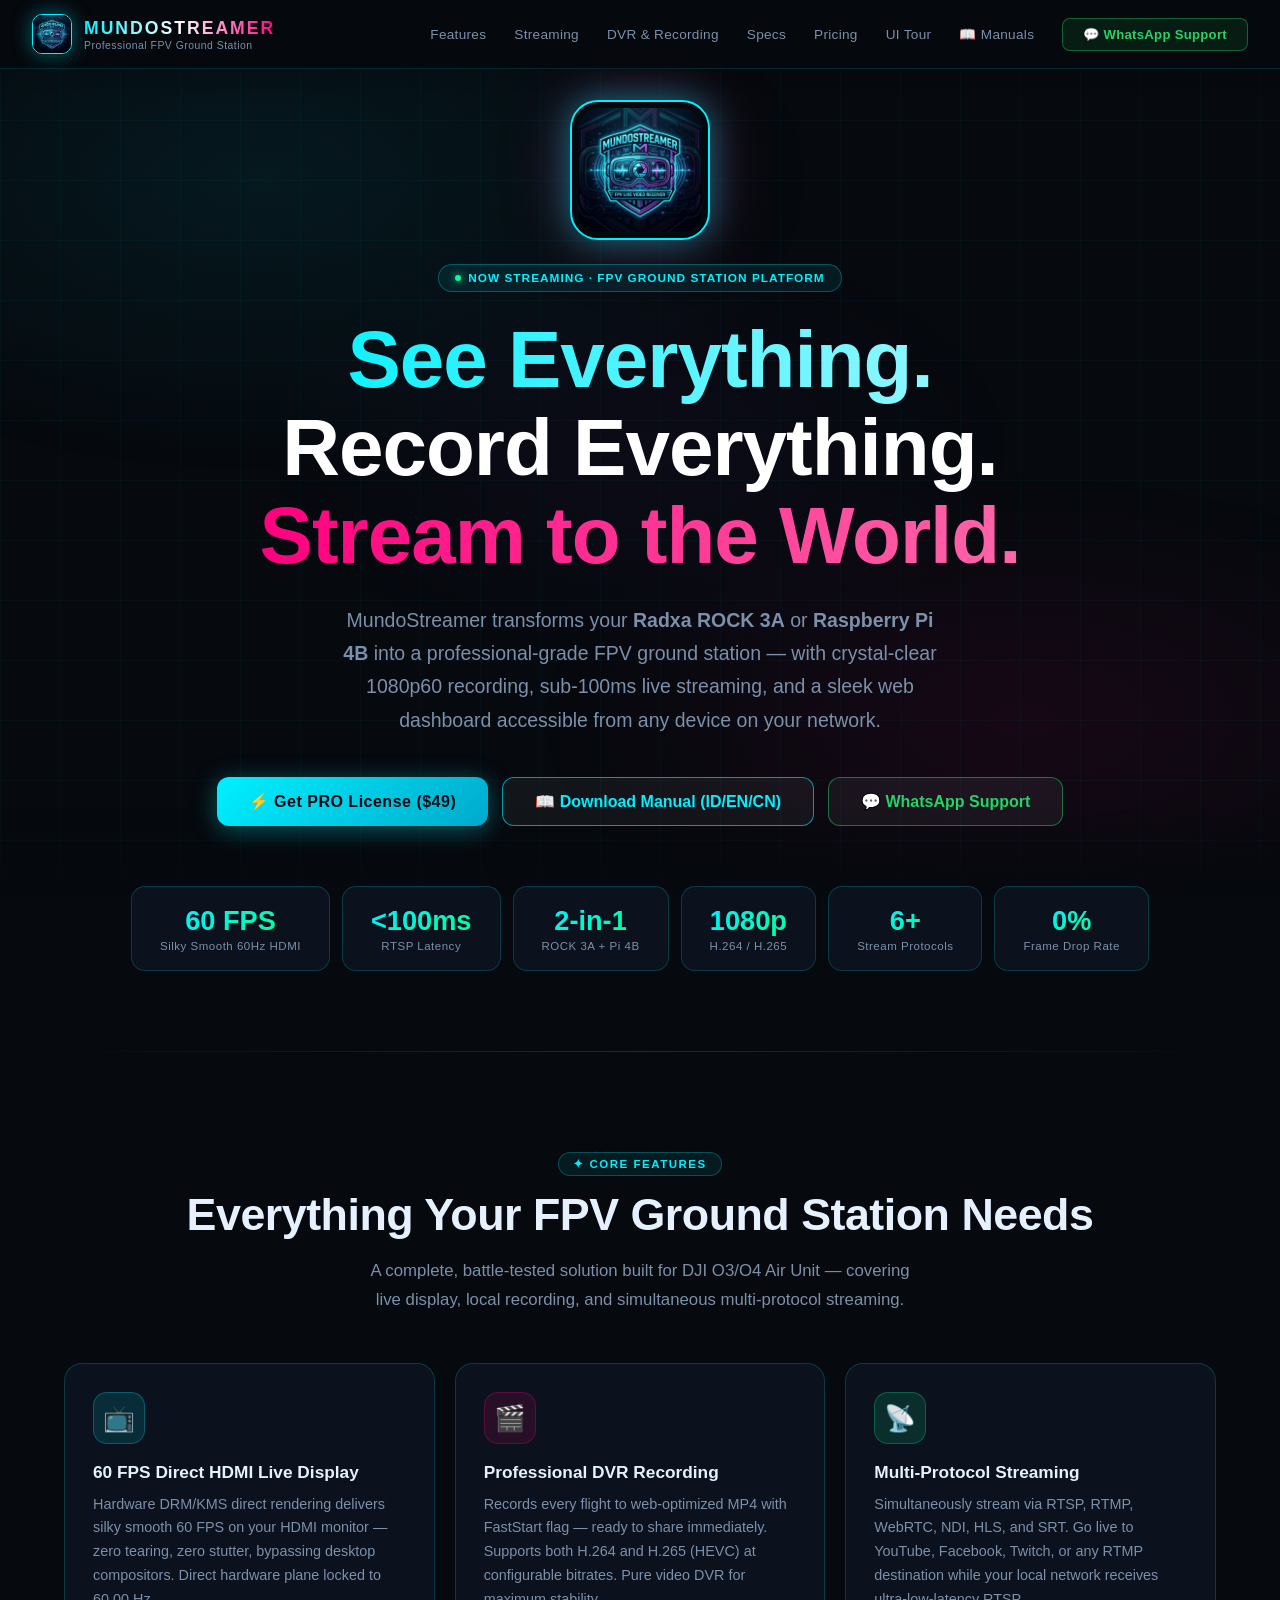
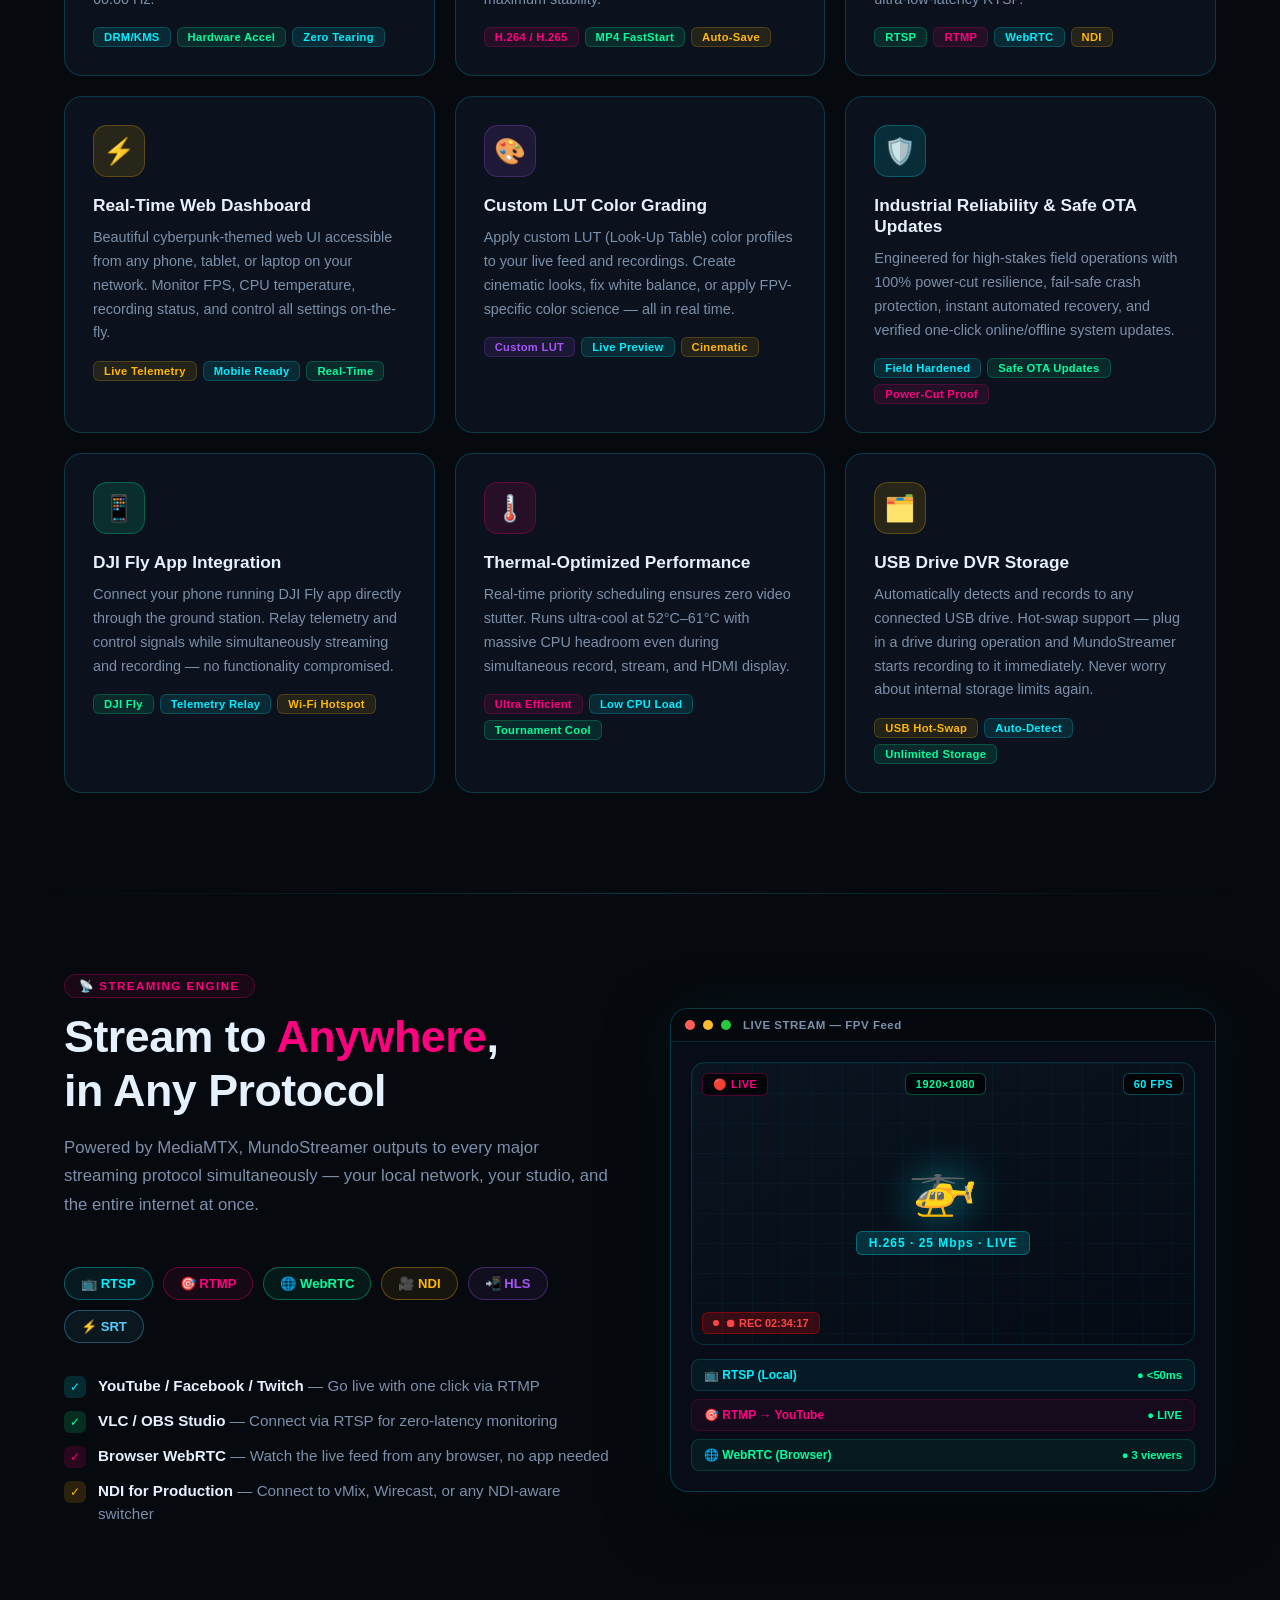
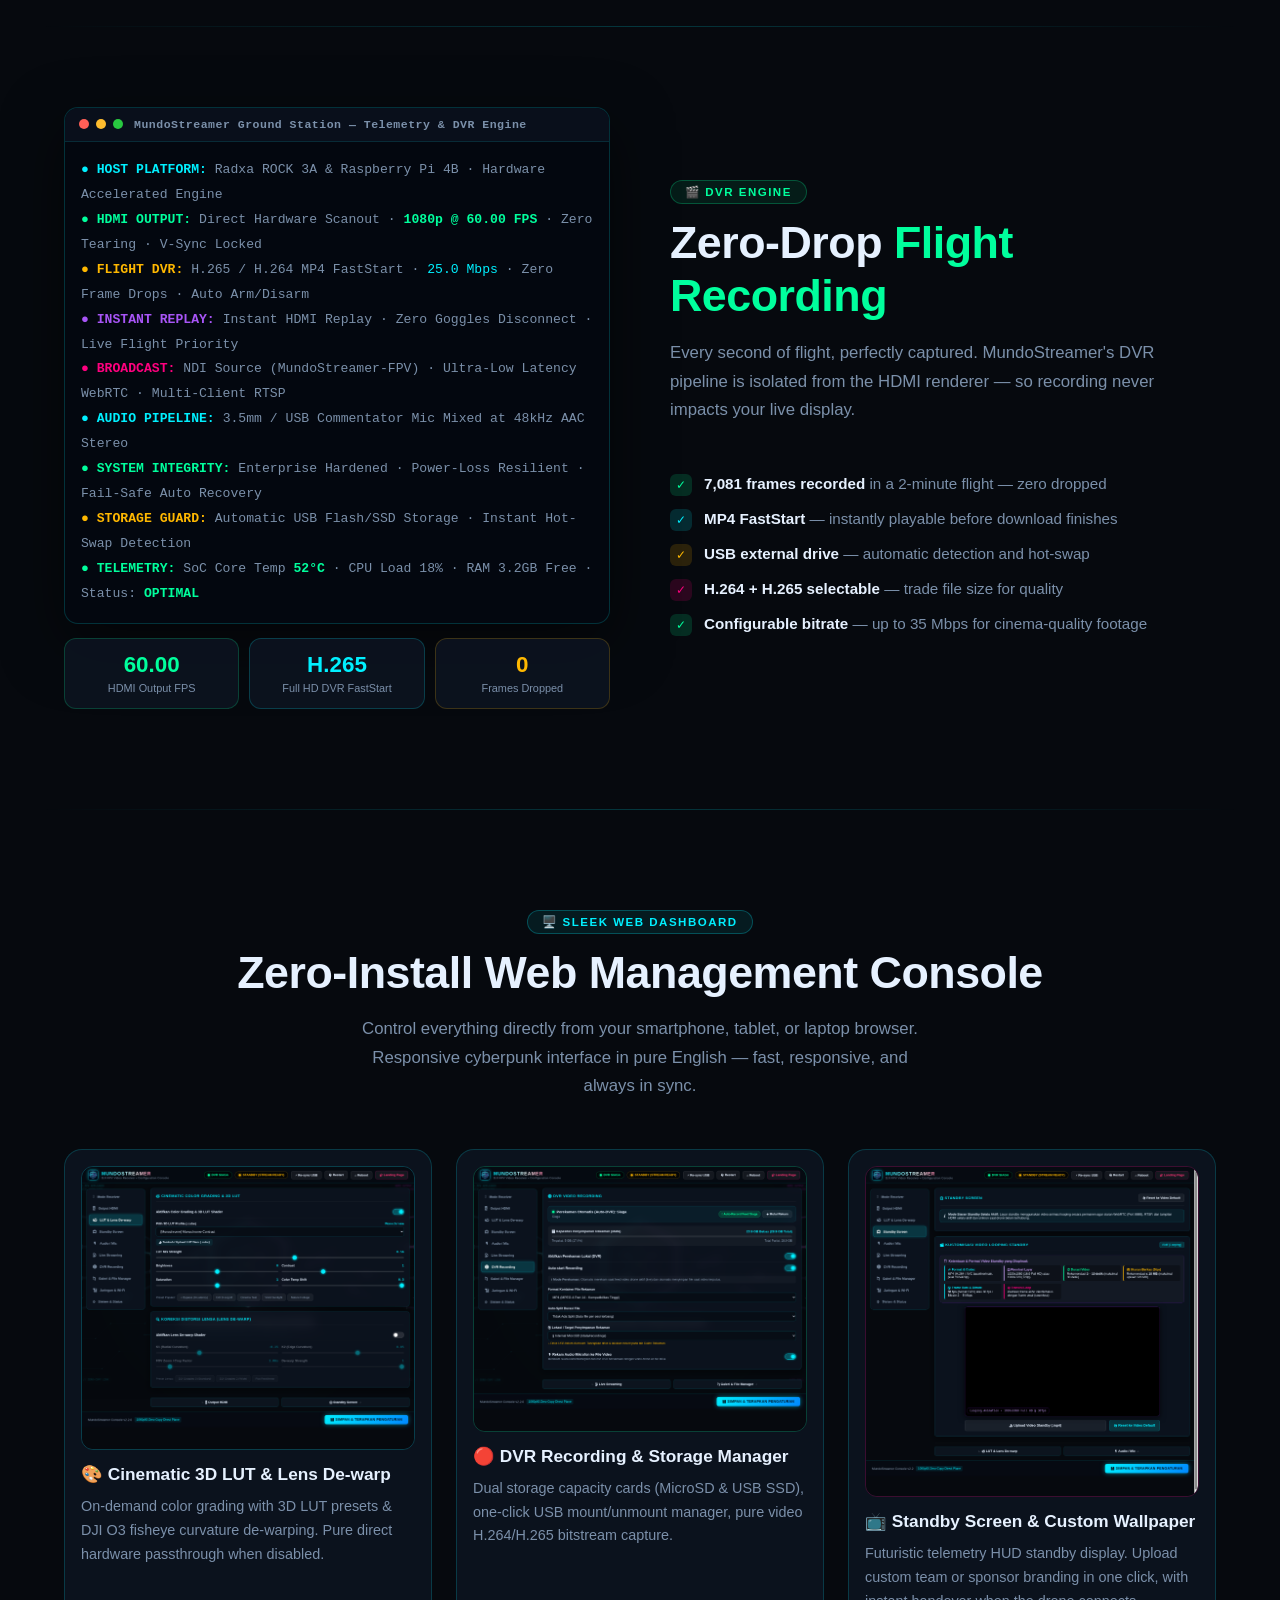
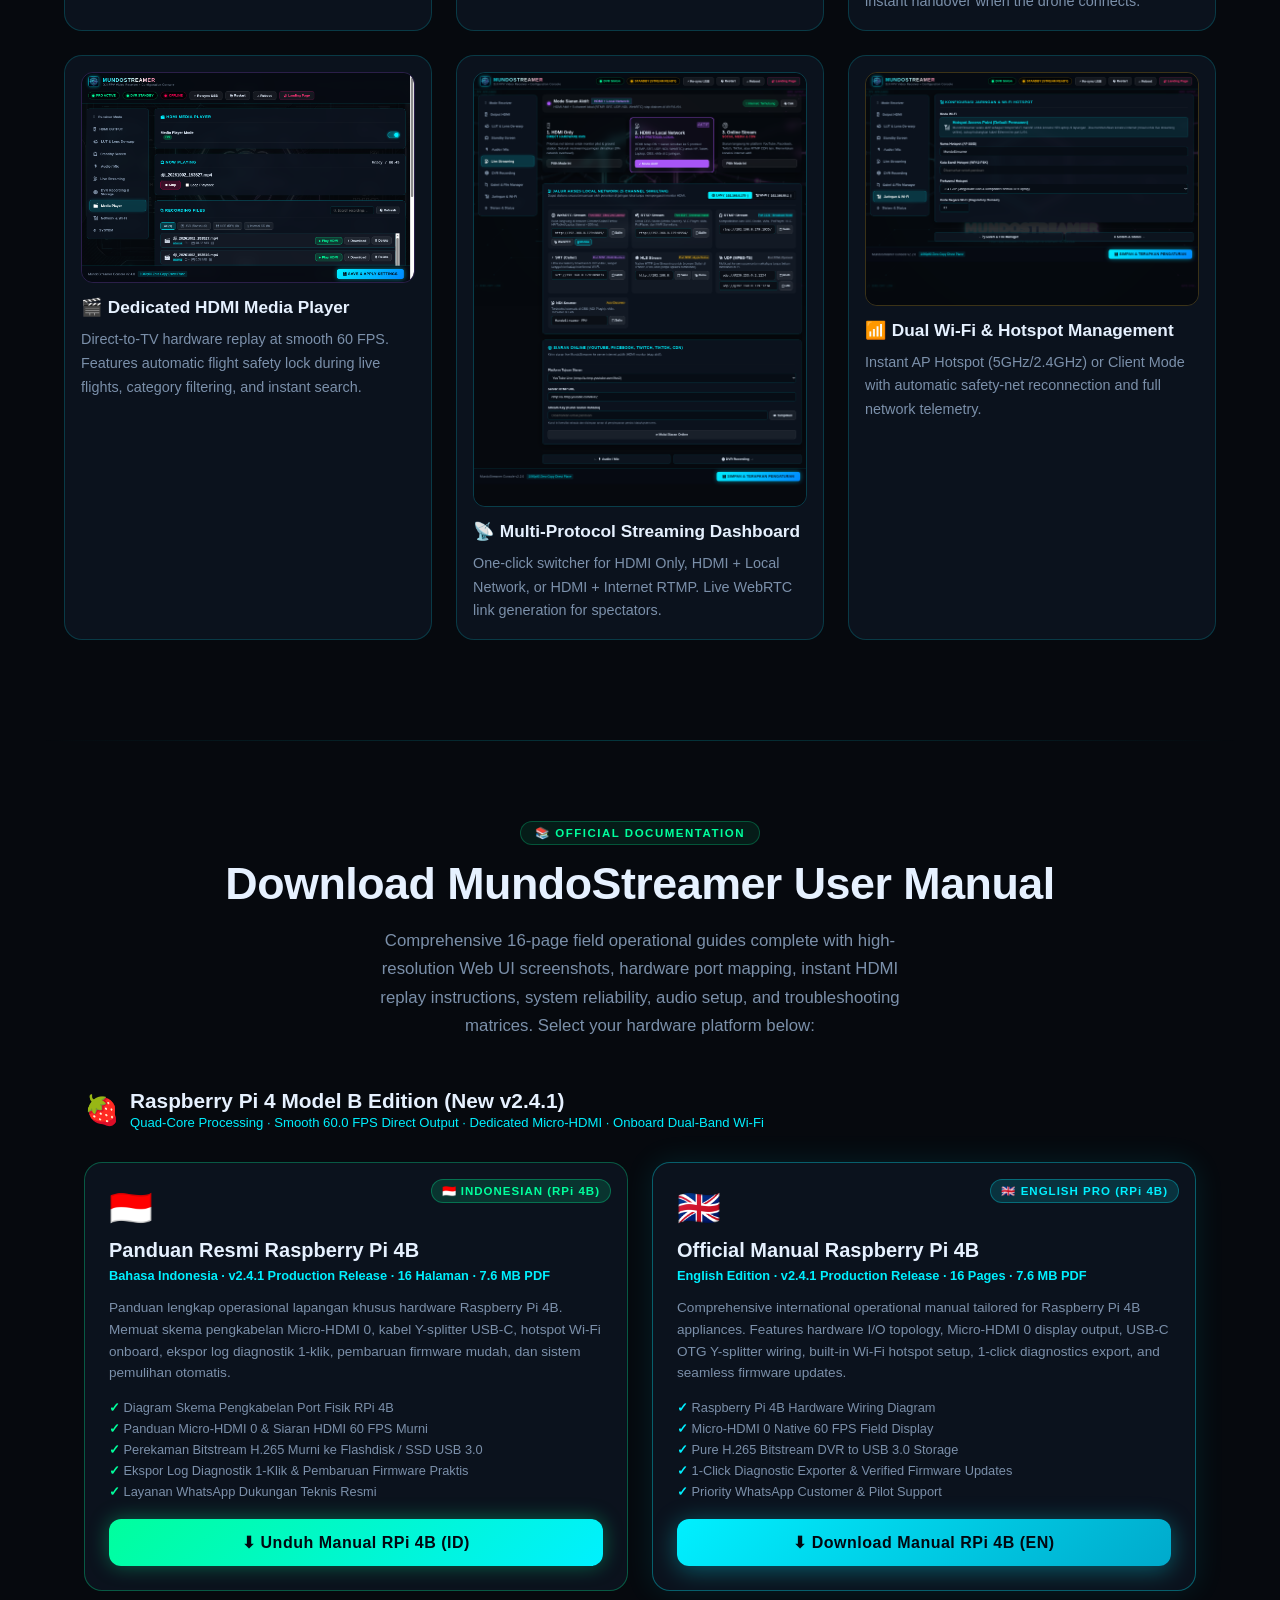
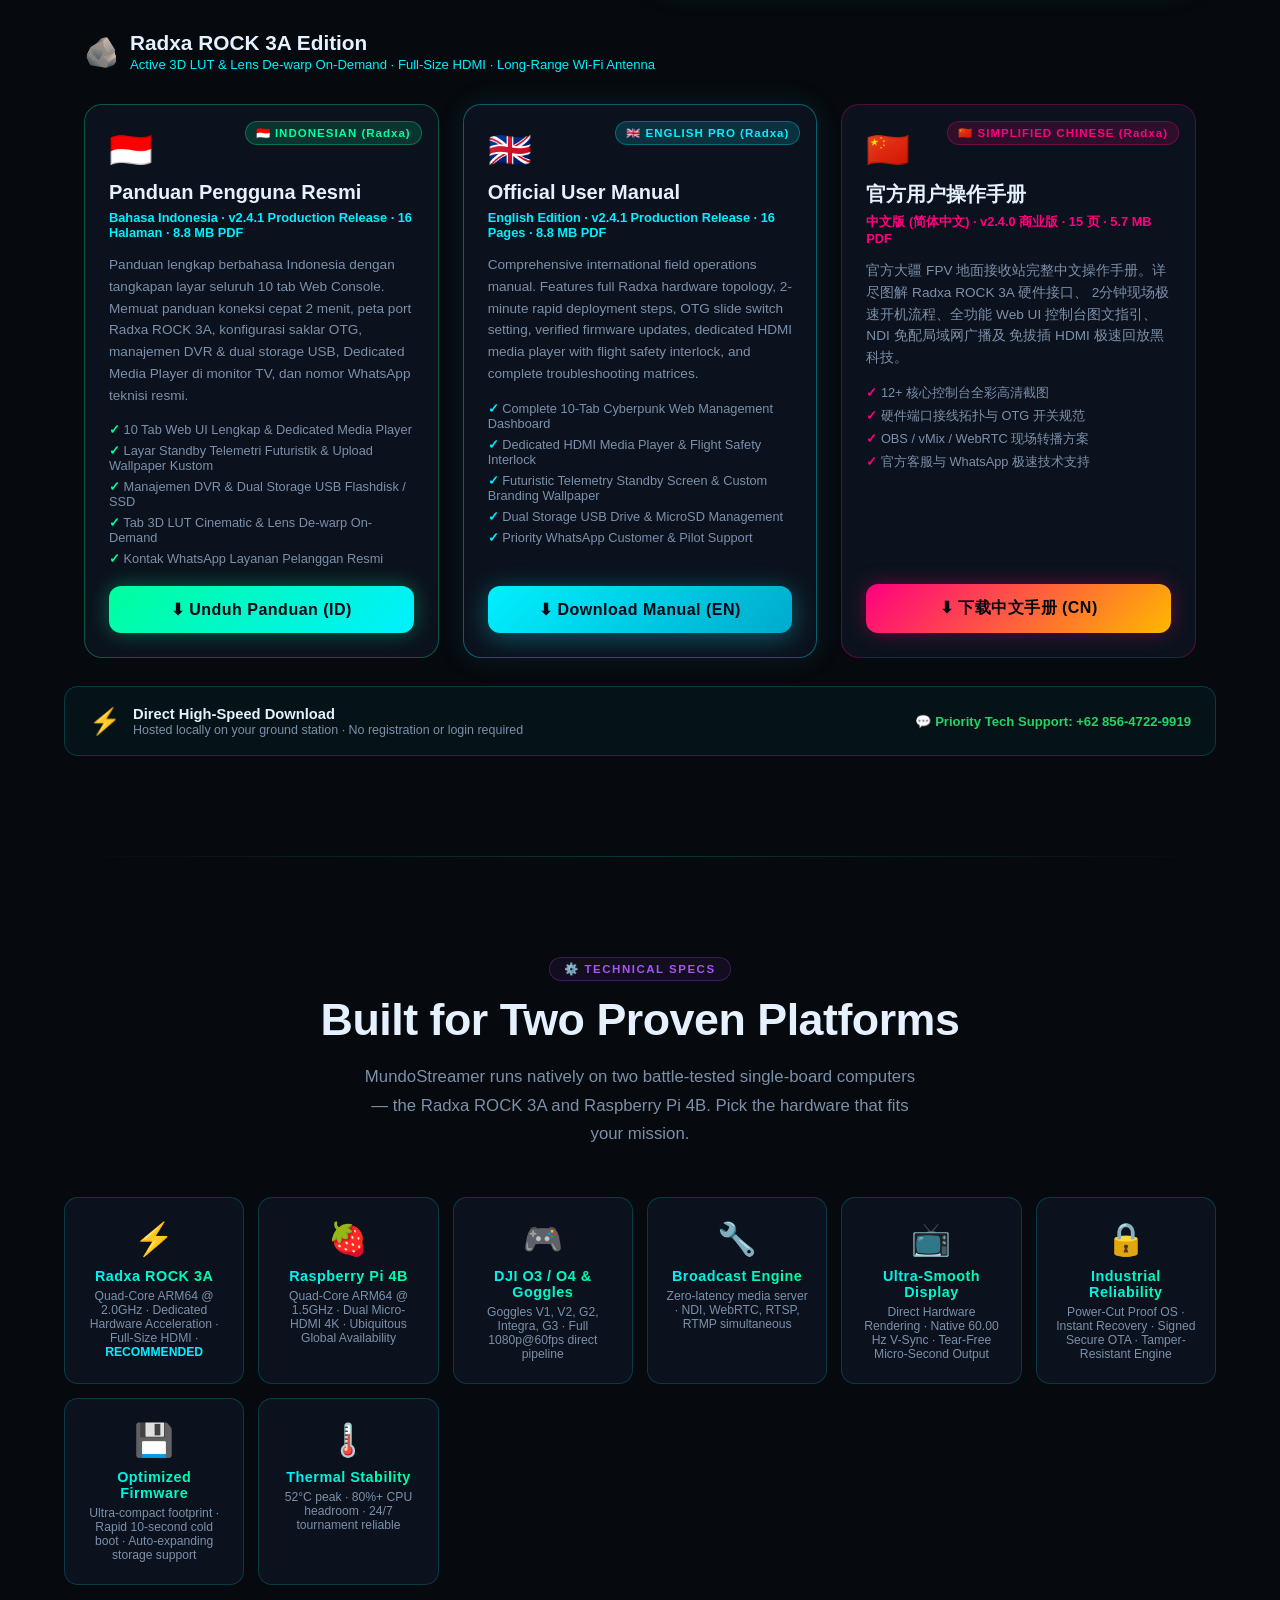
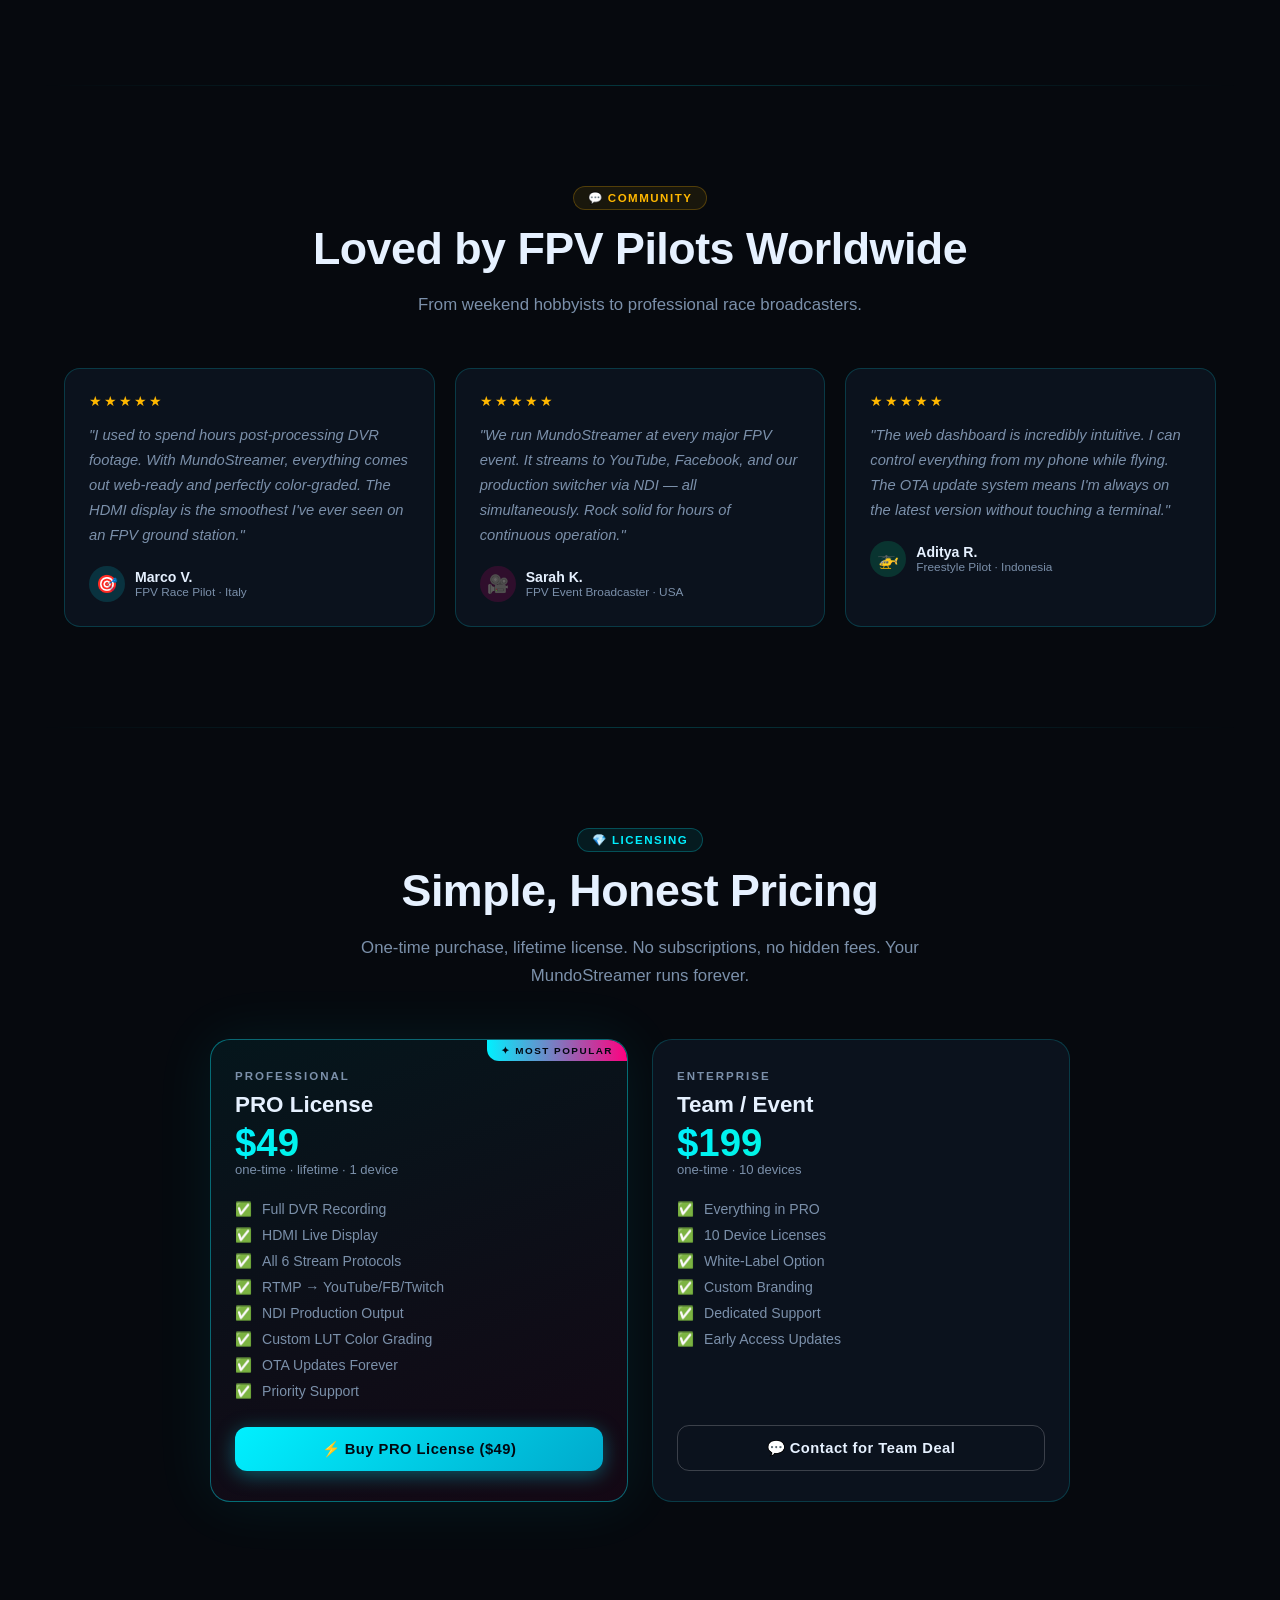
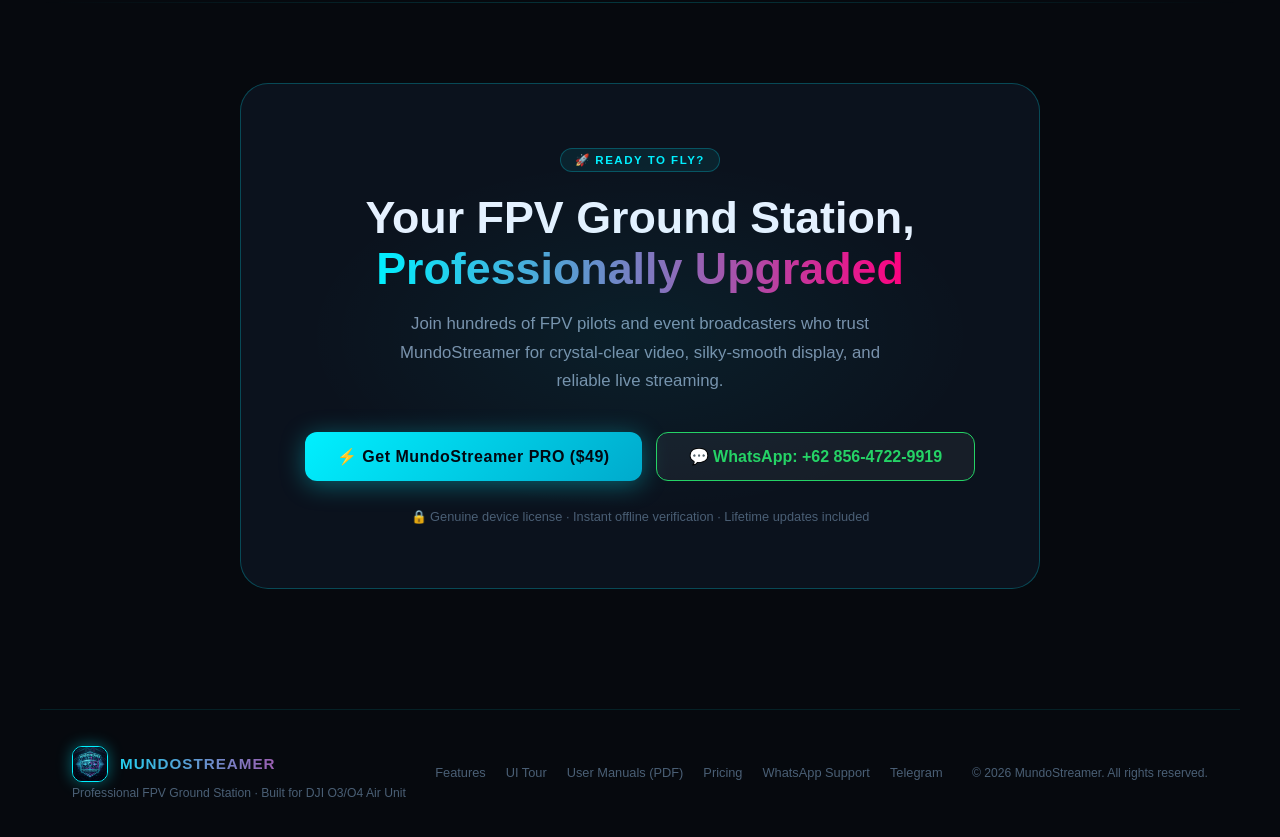
==== commit c2fe485d: "docs(site): align UI tour and manuals with live Web UI (Media Player, DVR Storage, Standby Wallpaper" ====
--- a/mundostreamer-promo.html
+++ b/mundostreamer-promo.html
@@ -1651,18 +1651,18 @@
 
     <div class="feat-card magenta reveal reveal-delay-3" style="padding:16px;">
       <div style="border-radius:12px;overflow:hidden;border:1px solid rgba(255,0,127,0.2);margin-bottom:14px;">
-        <img src="assets/standby.png" alt="Direct DRM Standby Screen" style="width:100%;height:auto;display:block;border-radius:10px;">
-      </div>
-      <div class="feat-title">📺 Standby Screen & Direct DRM Scanout</div>
-      <p class="feat-desc">Direct DRM framebuffer wallpaper scanout. Zero VPU load during standby, zero multi-codec bitstream collisions, instant &lt;20ms live handover.</p>
+        <img src="assets/standby.png" alt="Futuristic Telemetry Standby Screen" style="width:100%;height:auto;display:block;border-radius:10px;">
+      </div>
+      <div class="feat-title">📺 Standby Screen & Custom Wallpaper</div>
+      <p class="feat-desc">Futuristic telemetry HUD standby display. Upload custom team or sponsor branding in one click, with instant handover when the drone connects.</p>
     </div>
 
     <div class="feat-card purple reveal reveal-delay-1" style="padding:16px;">
       <div style="border-radius:12px;overflow:hidden;border:1px solid rgba(168,85,247,0.2);margin-bottom:14px;">
-        <img src="assets/gallery.png" alt="Dedicated HDMI Media Player" style="width:100%;height:auto;display:block;border-radius:10px;">
+        <img src="assets/media_player.png" alt="Dedicated HDMI Media Player" style="width:100%;height:auto;display:block;border-radius:10px;">
       </div>
       <div class="feat-title">🎬 Dedicated HDMI Media Player</div>
-      <p class="feat-desc">Full HD 60 FPS hardware playback to HDMI monitors. Features Flight Safety Interlock (locks during live flights), category filters & instant search.</p>
+      <p class="feat-desc">Direct-to-TV hardware replay at smooth 60 FPS. Features automatic flight safety lock during live flights, category filtering, and instant search.</p>
     </div>
 
     <div class="feat-card cyan reveal reveal-delay-2" style="padding:16px;">
@@ -1797,7 +1797,7 @@
           </p>
           <ul style="list-style:none;padding:0;margin:0 0 20px 0;display:flex;flex-direction:column;gap:6px;font-size:0.8rem;color:var(--text-muted);">
             <li><span style="color:var(--green);font-weight:bold;">✓</span> 10 Tab Web UI Lengkap &amp; Dedicated Media Player</li>
-            <li><span style="color:var(--green);font-weight:bold;">✓</span> Layar Standby Wallpaper Direct DRM Bebas Benturan Codec</li>
+            <li><span style="color:var(--green);font-weight:bold;">✓</span> Layar Standby Telemetri Futuristik &amp; Upload Wallpaper Kustom</li>
             <li><span style="color:var(--green);font-weight:bold;">✓</span> Manajemen DVR &amp; Dual Storage USB Flashdisk / SSD</li>
             <li><span style="color:var(--green);font-weight:bold;">✓</span> Tab 3D LUT Cinematic &amp; Lens De-warp On-Demand</li>
             <li><span style="color:var(--green);font-weight:bold;">✓</span> Kontak WhatsApp Layanan Pelanggan Resmi</li>
@@ -1827,7 +1827,7 @@
           <ul style="list-style:none;padding:0;margin:0 0 20px 0;display:flex;flex-direction:column;gap:6px;font-size:0.8rem;color:var(--text-muted);">
             <li><span style="color:var(--cyan);font-weight:bold;">✓</span> Complete 10-Tab Cyberpunk Web Management Dashboard</li>
             <li><span style="color:var(--cyan);font-weight:bold;">✓</span> Dedicated HDMI Media Player &amp; Flight Safety Interlock</li>
-            <li><span style="color:var(--cyan);font-weight:bold;">✓</span> Direct DRM Standby Wallpaper (Zero Multi-Codec Collisions)</li>
+            <li><span style="color:var(--cyan);font-weight:bold;">✓</span> Futuristic Telemetry Standby Screen &amp; Custom Branding Wallpaper</li>
             <li><span style="color:var(--cyan);font-weight:bold;">✓</span> Dual Storage USB Drive &amp; MicroSD Management</li>
             <li><span style="color:var(--cyan);font-weight:bold;">✓</span> Priority WhatsApp Customer &amp; Pilot Support</li>
           </ul>
